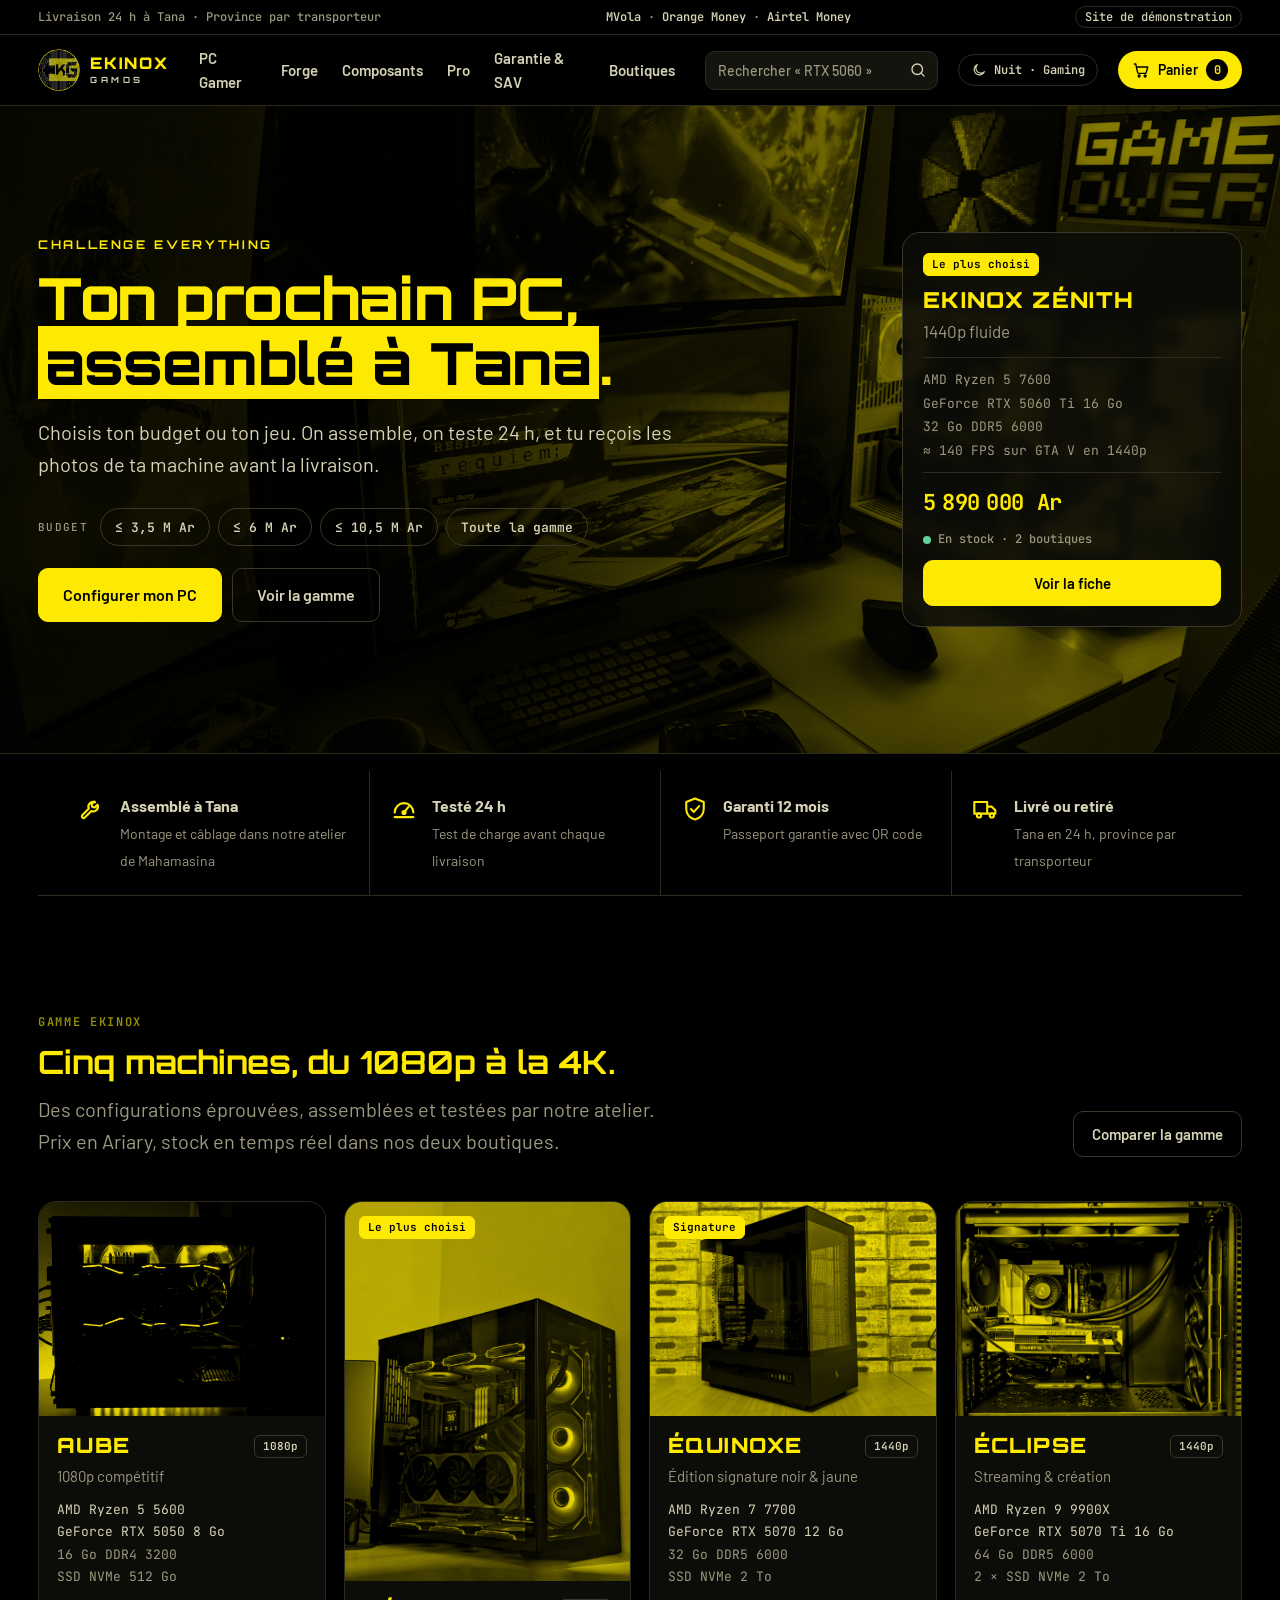
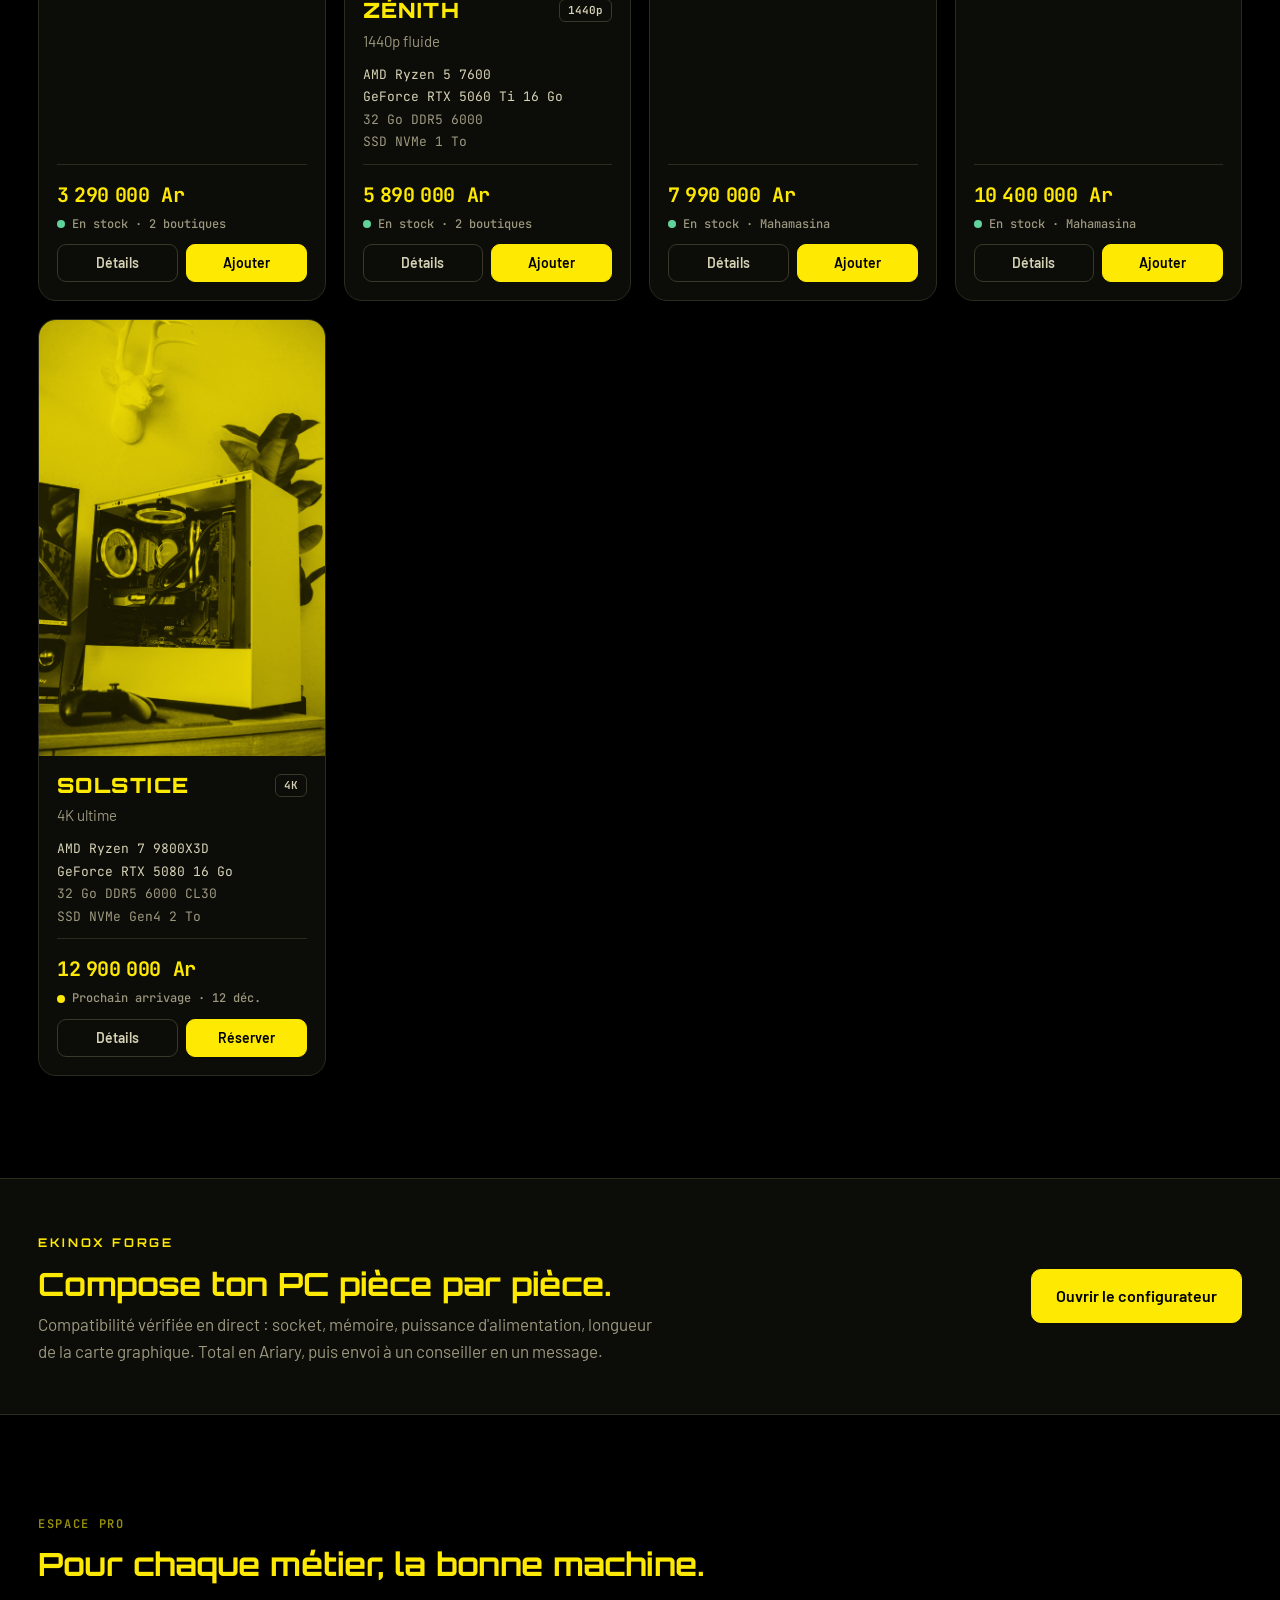
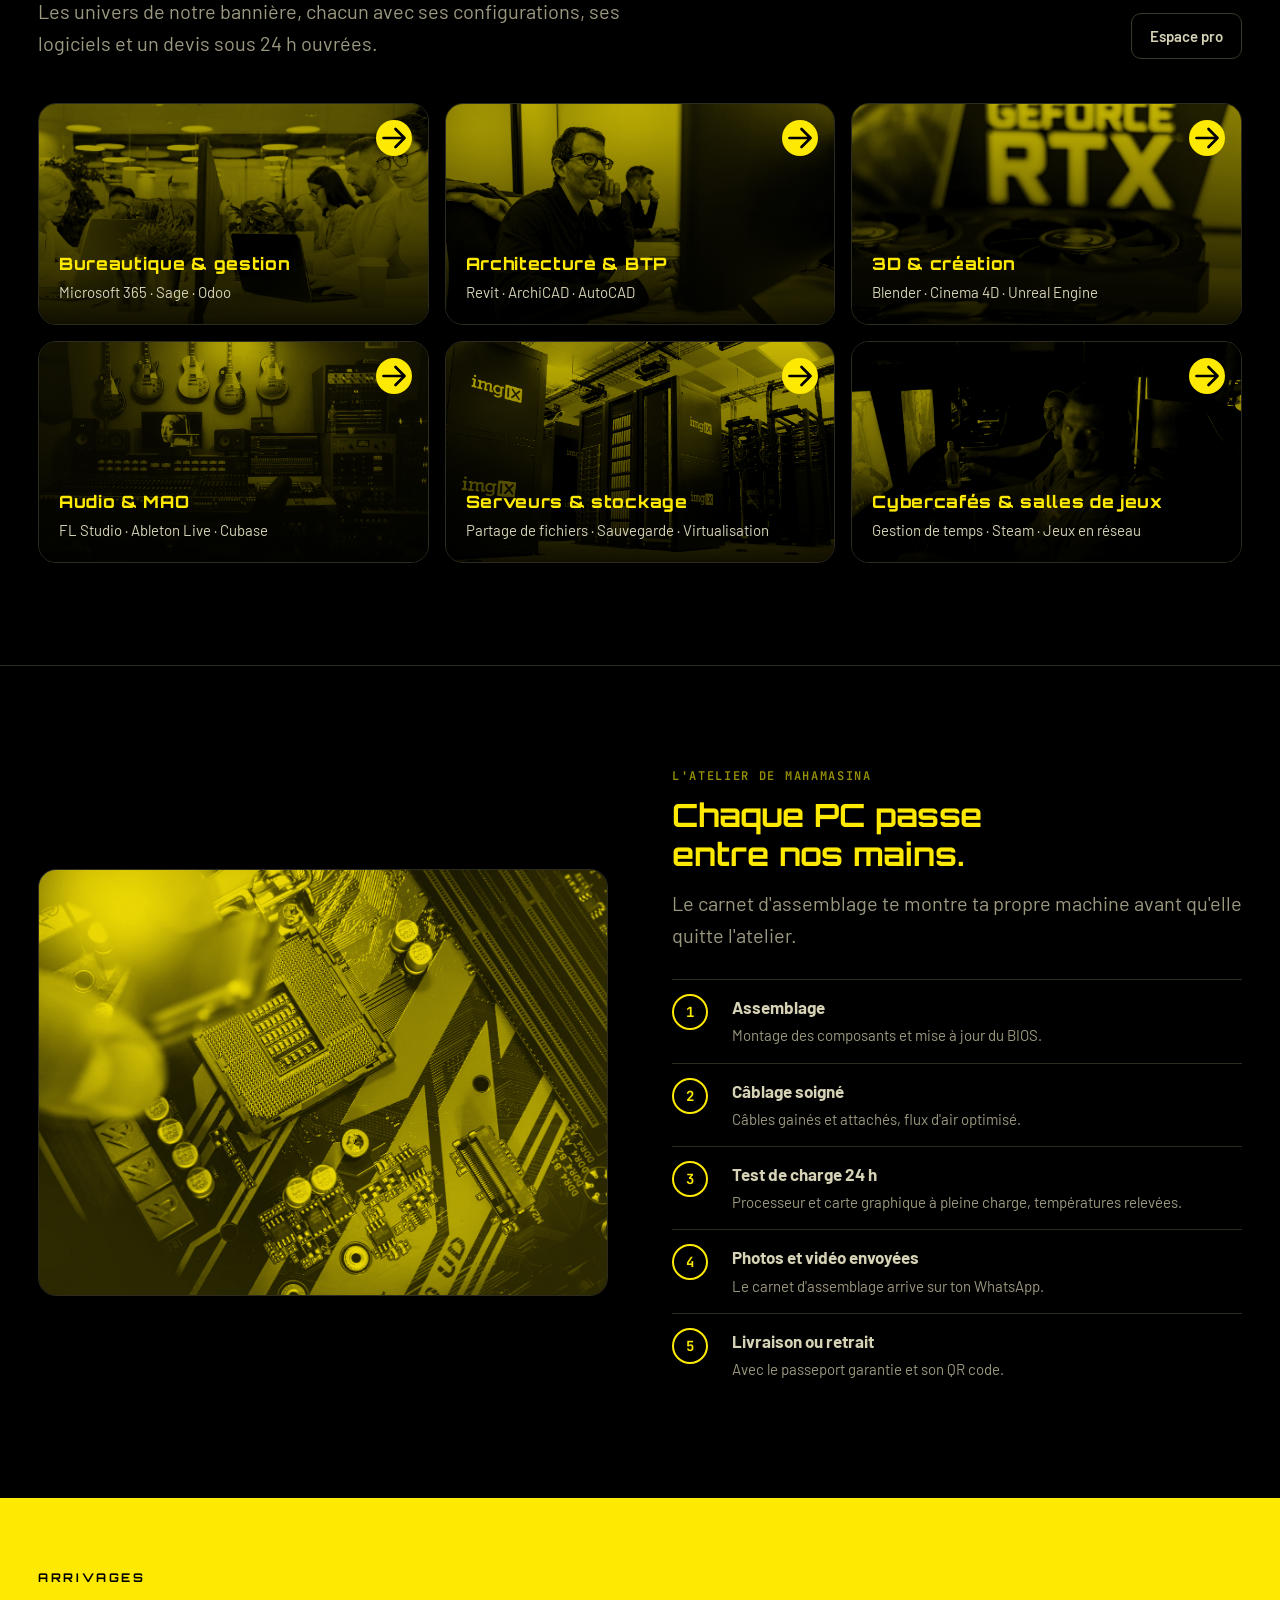
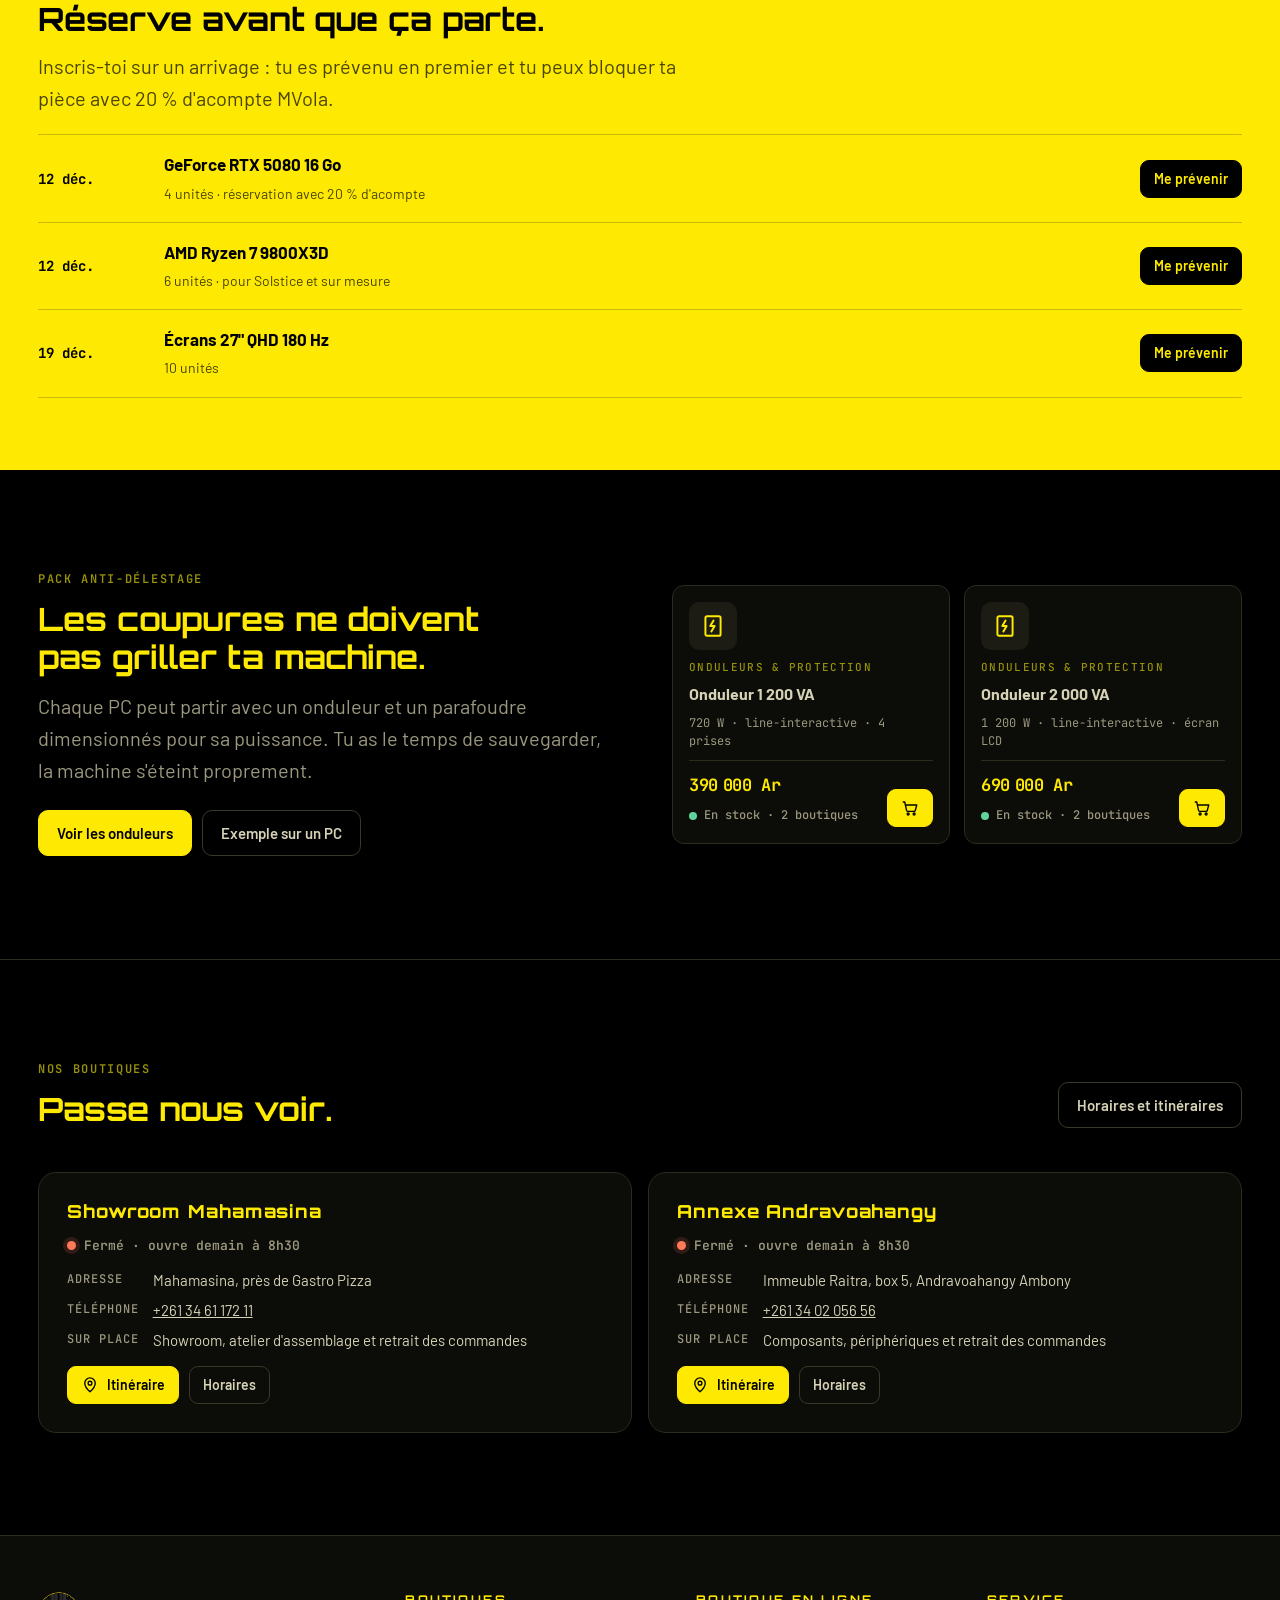
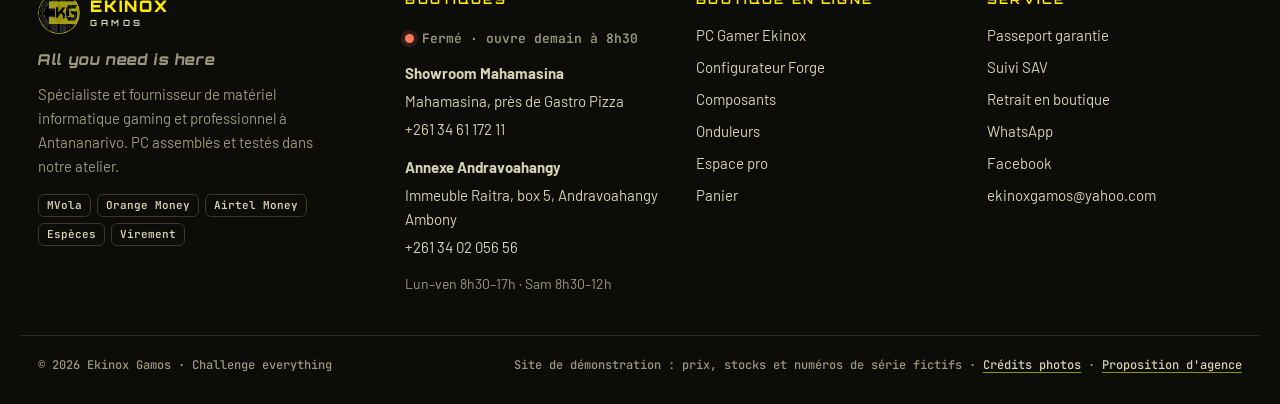
==== index.html @ e49ce16f "Site de démonstration Ekinox Gamos Site statique (HTML/CSS/JS) dans la charte noir, jaune et olive :" ====
<!doctype html>
<html lang="fr">
<head>
<meta charset="utf-8">
<meta name="viewport" content="width=device-width, initial-scale=1, viewport-fit=cover">
<title>Ekinox Gamos · PC gamer et matériel pro à Antananarivo</title>
<meta name="description" content="PC gamer assemblés et testés à Tana, composants, postes professionnels. Paiement MVola, Orange Money, Airtel Money. Showroom à Mahamasina.">
<meta name="theme-color" content="#000000">
<link rel="icon" href="assets/img/logo-ekg.png">
<link rel="preconnect" href="https://fonts.googleapis.com">
<link rel="preconnect" href="https://fonts.gstatic.com" crossorigin>
<link rel="stylesheet" href="https://fonts.googleapis.com/css2?family=Barlow:wght@400;500;600;700&family=JetBrains+Mono:wght@400;500;600;700&family=Orbitron:wght@500;700;800;900&display=swap">
<link rel="stylesheet" href="assets/css/site.css">
<script>(function(){var d=document.documentElement,m=null,f=d.getAttribute("data-force");try{m=localStorage.getItem("ekg-mode")}catch(e){}if(f){m=f}else if(m!=="jour"&&m!=="nuit"){var h=(new Date().getUTCHours()+3)%24;m=(h>=6&&h<18)?"jour":"nuit"}d.setAttribute("data-mode",m)})();</script>
</head>
<body data-nav="">
<a class="skip" href="#main">Aller au contenu</a>
<header id="site-header"></header>

<main id="main">
  <!-- Héros -->
  <section class="hero">
    <div class="hero-media duo"><img src="assets/img/photos/hero-setup.jpg" alt="" fetchpriority="high"></div>
    <div class="wrap hero-in">
      <div class="hero-copy">
        <p class="kicker" data-show-mode="nuit">Challenge everything</p>
        <p class="kicker" data-show-mode="jour">All you need is here</p>
        <h1 data-show-mode="nuit">Ton prochain PC, <span class="hl">assemblé à Tana</span>.</h1>
        <h1 data-show-mode="jour">Équipez vos équipes, <span class="hl">sans surprise</span>.</h1>
        <p class="lead" data-show-mode="nuit">Choisis ton budget ou ton jeu. On assemble, on teste 24 h, et tu reçois les photos de ta machine avant la livraison.</p>
        <p class="lead" data-show-mode="jour">Bureautique, architecture, 3D, audio, serveurs : des postes configurés pour votre métier, installés à Tana et garantis 12 mois.</p>
        <div class="chips" data-show-mode="nuit">
          <span class="chip-label">Budget</span>
          <a class="chip" href="gamme.html?budget=3500000">≤ 3,5 M Ar</a>
          <a class="chip" href="gamme.html?budget=6000000">≤ 6 M Ar</a>
          <a class="chip" href="gamme.html?budget=10500000">≤ 10,5 M Ar</a>
          <a class="chip" href="gamme.html">Toute la gamme</a>
        </div>
        <div class="chips" data-show-mode="jour">
          <span class="chip-label">Univers</span>
          <a class="chip" href="pro.html#bureautique">Bureautique</a>
          <a class="chip" href="pro.html#archi">Archi &amp; BTP</a>
          <a class="chip" href="pro.html#creation3d">3D</a>
          <a class="chip" href="pro.html#audio">Audio</a>
          <a class="chip" href="pro.html#serveurs">Serveurs</a>
        </div>
        <div class="btn-row" data-show-mode="nuit">
          <a class="btn btn-primary btn-lg" href="configurateur.html">Configurer mon PC</a>
          <a class="btn btn-lg" href="gamme.html">Voir la gamme</a>
        </div>
        <div class="btn-row" data-show-mode="jour">
          <a class="btn btn-primary btn-lg" href="pro.html#devis">Demander un devis</a>
          <a class="btn btn-lg" href="pro.html">Espace pro</a>
        </div>
      </div>
      <aside class="hero-card" id="hero-card" aria-label="PC à la une"></aside>
    </div>
  </section>

  <!-- Confiance -->
  <div class="wrap">
    <ul class="trust">
      <li><span data-icon="wrench"></span><div><b>Assemblé à Tana</b><span>Montage et câblage dans notre atelier de Mahamasina</span></div></li>
      <li><span data-icon="gauge"></span><div><b>Testé 24 h</b><span>Test de charge avant chaque livraison</span></div></li>
      <li><span data-icon="shield"></span><div><b>Garanti 12 mois</b><span>Passeport garantie avec QR code</span></div></li>
      <li><span data-icon="truck"></span><div><b>Livré ou retiré</b><span>Tana en 24 h, province par transporteur</span></div></li>
    </ul>
  </div>

  <!-- Gamme -->
  <section class="section">
    <div class="wrap">
      <div class="section-head">
        <div>
          <p class="eyebrow">Gamme Ekinox</p>
          <h2>Cinq machines, du 1080p à la 4K.</h2>
          <p class="lead">Des configurations éprouvées, assemblées et testées par notre atelier. Prix en Ariary, stock en temps réel dans nos deux boutiques.</p>
        </div>
        <a class="btn" href="gamme.html">Comparer la gamme</a>
      </div>
      <div class="pc-grid" id="home-pcs"></div>
    </div>
  </section>

  <!-- Forge -->
  <section class="band-mode">
    <div class="wrap promo">
      <div>
        <p class="kicker">Ekinox Forge</p>
        <h2>Compose ton PC pièce par pièce.</h2>
        <p class="muted">Compatibilité vérifiée en direct : socket, mémoire, puissance d'alimentation, longueur de la carte graphique. Total en Ariary, puis envoi à un conseiller en un message.</p>
      </div>
      <a class="btn btn-primary btn-lg" href="configurateur.html">Ouvrir le configurateur</a>
    </div>
  </section>

  <!-- Univers pro -->
  <section class="section">
    <div class="wrap">
      <div class="section-head">
        <div>
          <p class="eyebrow">Espace pro</p>
          <h2>Pour chaque métier, la bonne machine.</h2>
          <p class="lead">Les univers de notre bannière, chacun avec ses configurations, ses logiciels et un devis sous 24 h ouvrées.</p>
        </div>
        <a class="btn" href="pro.html">Espace pro</a>
      </div>
      <div class="uni-grid" id="home-unis"></div>
    </div>
  </section>

  <!-- Atelier -->
  <section class="section">
    <div class="wrap split">
      <div class="split-media duo"><img src="assets/img/photos/atelier-cpu.jpg" alt="Installation d'un processeur sur une carte mère" loading="lazy"></div>
      <div>
        <p class="eyebrow">L'atelier de Mahamasina</p>
        <h2>Chaque PC passe entre nos mains.</h2>
        <p class="lead" style="margin-top:14px">Le carnet d'assemblage te montre ta propre machine avant qu'elle quitte l'atelier.</p>
        <ol class="steps">
          <li><div><b>Assemblage</b><span>Montage des composants et mise à jour du BIOS.</span></div></li>
          <li><div><b>Câblage soigné</b><span>Câbles gainés et attachés, flux d'air optimisé.</span></div></li>
          <li><div><b>Test de charge 24 h</b><span>Processeur et carte graphique à pleine charge, températures relevées.</span></div></li>
          <li><div><b>Photos et vidéo envoyées</b><span>Le carnet d'assemblage arrive sur ton WhatsApp.</span></div></li>
          <li><div><b>Livraison ou retrait</b><span>Avec le passeport garantie et son QR code.</span></div></li>
        </ol>
      </div>
    </div>
  </section>

  <!-- Arrivages -->
  <section class="band-y">
    <div class="wrap section" style="padding-block:clamp(40px,6vw,72px)">
      <div class="section-head" style="margin-bottom:20px">
        <div>
          <p class="kicker">Arrivages</p>
          <h2>Réserve avant que ça parte.</h2>
          <p class="lead">Inscris-toi sur un arrivage : tu es prévenu en premier et tu peux bloquer ta pièce avec 20 % d'acompte MVola.</p>
        </div>
      </div>
      <div class="arrivals" id="home-arrivals" style="--band-line:#C9B902;--band-title:#000;--band-muted:#4A4500"></div>
    </div>
  </section>

  <!-- Anti-délestage -->
  <section class="section">
    <div class="wrap split">
      <div>
        <p class="eyebrow">Pack anti-délestage</p>
        <h2>Les coupures ne doivent pas griller ta machine.</h2>
        <p class="lead" style="margin-top:14px">Chaque PC peut partir avec un onduleur et un parafoudre dimensionnés pour sa puissance. Tu as le temps de sauvegarder, la machine s'éteint proprement.</p>
        <div class="btn-row" style="margin-top:24px"><a class="btn btn-primary" href="catalogue.html?cat=ups">Voir les onduleurs</a><a class="btn" href="produit.html?id=zenith">Exemple sur un PC</a></div>
      </div>
      <div class="part-grid" id="home-ups"></div>
    </div>
  </section>

  <!-- Boutiques -->
  <section class="section">
    <div class="wrap">
      <div class="section-head">
        <div>
          <p class="eyebrow">Nos boutiques</p>
          <h2>Passe nous voir.</h2>
        </div>
        <a class="btn" href="boutiques.html">Horaires et itinéraires</a>
      </div>
      <div class="shop-grid" id="home-shops"></div>
    </div>
  </section>
</main>

<footer id="site-footer"></footer>
<script src="assets/js/data.js"></script>
<script src="assets/js/app.js"></script>
<script src="assets/js/home.js"></script>
</body>
</html>
---- assets/css/site.css ----
/* ==========================================================================
   Ekinox Gamos — site de démonstration
   Charte : noir #000000, jaune #FEE903, olive #969108. Pas de blanc.
   Mode Nuit (gaming) : tout en noir. Mode Jour (pro) : en-tête et bandeaux en jaune.
   ========================================================================== */

:root{
  --bg:#000000;
  --surface:#0C0C08;
  --surface-2:#14140E;
  --surface-3:#1D1C14;
  --ink:#D6D2B6;            /* gris chaud de lecture (ajout fonctionnel) */
  --muted:#9C987F;
  --line:#2C2B1E;
  --line-2:#3A3828;
  --yellow:#FEE903;         /* jaune EKG */
  --yellow-hover:#FFF04D;
  --on-yellow:#000000;
  --olive:#969108;          /* olive EKG */
  --ok:#5FD39A;
  --danger:#FF7A59;

  /* En-tête et bandeaux : varient selon le mode */
  --hd-bg:#000000; --hd-fg:#D6D2B6; --hd-muted:#9C987F; --hd-line:#2C2B1E;
  --hd-accent:#FEE903; --hd-on-accent:#000000; --hd-field:#14140E;
  --band-bg:#0C0C08; --band-fg:#D6D2B6; --band-muted:#9C987F; --band-line:#2C2B1E;
  --band-title:#FEE903; --band-accent:#FEE903; --band-on-accent:#000000;

  --radius:12px;
  --radius-lg:18px;
  --shadow:0 30px 60px -30px rgba(0,0,0,.85);
  --font-display:"Orbitron","Arial Black",system-ui,sans-serif;
  --font-body:"Barlow",system-ui,-apple-system,"Segoe UI",Roboto,sans-serif;
  --font-mono:"JetBrains Mono",ui-monospace,SFMono-Regular,Menlo,Consolas,monospace;
  color-scheme:dark;
}
html[data-mode="jour"]{
  --hd-bg:#FEE903; --hd-fg:#000000; --hd-muted:#4A4500; --hd-line:#C9B902;
  --hd-accent:#000000; --hd-on-accent:#FEE903; --hd-field:#F1DC00;
  --band-bg:#FEE903; --band-fg:#000000; --band-muted:#4A4500; --band-line:#C9B902;
  --band-title:#000000; --band-accent:#000000; --band-on-accent:#FEE903;
}
html[data-mode="nuit"] [data-show-mode="jour"],
html[data-mode="jour"] [data-show-mode="nuit"]{display:none!important}

/* ---------- Base ---------- */
*,*::before,*::after{box-sizing:border-box}
html{background:var(--bg);scroll-behavior:smooth;-webkit-text-size-adjust:100%}
body{margin:0;background:var(--bg);color:var(--ink);font-family:var(--font-body);font-size:17px;line-height:1.6;-webkit-font-smoothing:antialiased;min-height:100vh;display:flex;flex-direction:column}
main{flex:1}
img{max-width:100%;display:block}
a{color:inherit}
button{font:inherit;color:inherit}
[hidden]{display:none!important}
::selection{background:var(--yellow);color:var(--on-yellow)}
:focus-visible{outline:2px solid var(--yellow);outline-offset:3px;border-radius:6px}
.skip{position:absolute;left:-999px;top:8px;z-index:200;background:var(--yellow);color:var(--on-yellow);padding:10px 14px;border-radius:8px;font-weight:700}
.skip:focus{left:12px}
.wrap{width:100%;max-width:1240px;margin-inline:auto;padding-left:max(18px, env(safe-area-inset-left, 0px));padding-right:max(18px, env(safe-area-inset-right, 0px))}
.mono{font-family:var(--font-mono)}
.sr-only{position:absolute;width:1px;height:1px;padding:0;margin:-1px;overflow:hidden;clip:rect(0,0,0,0);white-space:nowrap;border:0}

/* ---------- Typo ---------- */
h1,h2,h3,h4{margin:0;text-wrap:balance}
h1,h2,.display{font-family:var(--font-display);color:var(--yellow)}
h1{font-weight:800;font-size:clamp(30px,5vw,58px);line-height:1.12;letter-spacing:-.005em}
h2{font-weight:700;font-size:clamp(22px,2.8vw,32px);line-height:1.2}
h3{font-family:var(--font-body);font-weight:700;font-size:20px;line-height:1.3;color:var(--ink)}
h4{font-family:var(--font-body);font-weight:700;font-size:17px;color:var(--ink)}
p{margin:0}
.kicker{font:700 12px/1.3 var(--font-display);letter-spacing:.22em;text-transform:uppercase;color:var(--yellow);margin:0 0 14px}
.eyebrow{font:600 12px/1.3 var(--font-mono);letter-spacing:.14em;text-transform:uppercase;color:var(--olive);margin:0 0 12px}
.lead{font-size:clamp(17px,1.6vw,20px);color:var(--muted);max-width:58ch}
.muted{color:var(--muted)}
.hl{background:var(--yellow);color:var(--on-yellow);padding:0 .12em;-webkit-box-decoration-break:clone;box-decoration-break:clone}
.price{font-family:var(--font-mono);font-weight:700;font-variant-numeric:tabular-nums;white-space:nowrap;color:var(--yellow);letter-spacing:-.02em}
.price small{font-size:.65em;font-weight:500;color:var(--muted);letter-spacing:0}

/* ---------- Sections ---------- */
.section{padding-block:clamp(56px,8vw,104px)}
.section + .section{border-top:1px solid var(--line)}
.section-head{display:flex;flex-wrap:wrap;align-items:flex-end;justify-content:space-between;gap:16px 32px;margin-bottom:clamp(28px,4vw,44px)}
.section-head .lead{margin-top:12px}
.page-head{padding-block:clamp(36px,5vw,64px) clamp(24px,3vw,36px);border-bottom:1px solid var(--line)}
.page-head .lead{margin-top:14px}
.crumbs{font:500 12px var(--font-mono);color:var(--muted);margin-bottom:16px;display:flex;flex-wrap:wrap;gap:6px}
.crumbs a{text-decoration:none}
.crumbs a:hover{color:var(--yellow)}

/* Bandeaux qui suivent le mode (noir la nuit, jaune le jour) */
.band-mode{background:var(--band-bg);color:var(--band-fg);border-block:1px solid var(--band-line)}
.band-mode h2{color:var(--band-title)}
.band-mode .lead,.band-mode .muted{color:var(--band-muted)}
.band-mode .kicker{color:var(--band-title)}
.band-mode .btn-primary{background:var(--band-accent);border-color:var(--band-accent);color:var(--band-on-accent)}
.band-mode .btn-ghost{border-color:var(--band-fg);color:var(--band-fg)}
/* Bandeau toujours jaune, comme le bandeau de la bannière */
.band-y{background:var(--yellow);color:var(--on-yellow)}
.band-y h2,.band-y h3,.band-y .kicker{color:var(--on-yellow)}
.band-y .muted,.band-y .lead{color:#4A4500}

/* ---------- Piste de circuit ---------- */
.trace{position:relative;height:2px;background:var(--line)}
.trace::before{content:"";position:absolute;left:0;top:0;width:min(140px,30%);height:2px;background:var(--yellow)}
.trace::after{content:"";position:absolute;left:min(140px,30%);top:-5px;width:12px;height:12px;border-radius:50%;background:var(--bg);border:2px solid var(--yellow)}

/* ---------- Boutons ---------- */
.btn{display:inline-flex;align-items:center;justify-content:center;gap:8px;min-height:46px;padding:0 18px;border-radius:10px;border:1.5px solid var(--line-2);background:transparent;color:var(--ink);font:600 15px/1 var(--font-body);text-decoration:none;cursor:pointer;white-space:nowrap;transition:background-color .2s,border-color .2s,color .2s,transform .1s}
.btn:hover{border-color:var(--yellow);color:var(--yellow)}
.btn:active{transform:translateY(1px)}
.btn svg{width:18px;height:18px;flex:none}
.btn-primary{background:var(--yellow);border-color:var(--yellow);color:var(--on-yellow)}
.btn-primary:hover{background:var(--yellow-hover);border-color:var(--yellow-hover);color:var(--on-yellow)}
.btn-dark{background:#000;border-color:#000;color:var(--yellow)}
.btn-dark:hover{color:var(--yellow-hover);border-color:#000}
.btn-ghost{background:transparent}
.btn-sm{min-height:38px;padding:0 13px;font-size:14px;border-radius:9px}
.btn-lg{min-height:54px;padding:0 24px;font-size:16px}
.btn-block{width:100%}
.btn[disabled],.btn[aria-disabled="true"]{opacity:.45;cursor:not-allowed;pointer-events:none}
.btn-row{display:flex;flex-wrap:wrap;gap:10px}

/* ---------- Chips, tags, stock ---------- */
.chips{display:flex;flex-wrap:wrap;gap:8px;align-items:center}
.chip{display:inline-flex;align-items:center;gap:6px;min-height:38px;padding:0 14px;border-radius:999px;border:1.5px solid var(--line-2);font:600 13px/1 var(--font-mono);text-decoration:none;color:var(--ink);background:transparent;cursor:pointer;white-space:nowrap}
.chip:hover{border-color:var(--yellow);color:var(--yellow)}
.chip.is-on,.chip[aria-pressed="true"]{background:var(--yellow);border-color:var(--yellow);color:var(--on-yellow)}
.chip-label{font:500 11px var(--font-mono);color:var(--muted);text-transform:uppercase;letter-spacing:.12em;margin-right:4px}
.tag{display:inline-flex;align-items:center;font:600 11px/1 var(--font-mono);padding:5px 8px;border-radius:6px;border:1px solid var(--line-2);white-space:nowrap;color:var(--ink)}
.tag-y{background:var(--yellow);border-color:var(--yellow);color:var(--on-yellow)}
.tag-olive{border-color:var(--olive);color:var(--olive)}
.stock{display:inline-flex;align-items:center;gap:7px;font:500 12px/1.3 var(--font-mono);color:var(--muted)}
.stock::before{content:"";width:8px;height:8px;border-radius:50%;background:var(--ok);flex:none}
.stock.wait::before{background:var(--yellow)}
.stock.out::before{background:var(--line-2)}

/* ---------- Photos en bichromie noir / jaune ---------- */
.duo{position:relative;overflow:hidden;background:#000;isolation:isolate}
.duo img{width:100%;height:100%;object-fit:cover;filter:grayscale(1) contrast(1.12) brightness(.92)}
.duo::after{content:"";position:absolute;inset:0;background:var(--yellow);mix-blend-mode:multiply;pointer-events:none;z-index:1}

/* ---------- En-tête ---------- */
.topbar{background:var(--hd-bg);color:var(--hd-muted);border-bottom:1px solid var(--hd-line);font:500 12px/1.4 var(--font-mono);transition:background-color .35s,color .35s}
.topbar-in{display:flex;align-items:center;justify-content:space-between;gap:12px;min-height:34px}
.topbar b{color:var(--hd-fg);font-weight:600}
.tb-demo{border:1px solid var(--hd-line);border-radius:999px;padding:2px 9px;color:var(--hd-fg);white-space:nowrap}
.navbar{position:sticky;top:0;z-index:60;background:var(--hd-bg);color:var(--hd-fg);border-bottom:1px solid var(--hd-line);transition:background-color .35s,color .35s}
.nav-in{display:flex;align-items:center;gap:20px;min-height:70px}
.logo{display:inline-flex;align-items:center;gap:10px;text-decoration:none;flex:none}
.logo img{width:42px;height:42px;border-radius:50%;clip-path:circle(49.3%)}
.logo-word{display:flex;flex-direction:column;line-height:1}
.logo-word b{font:900 16px/1 var(--font-display);letter-spacing:.12em;color:var(--hd-accent)}
html[data-mode="nuit"] .logo-word b{color:var(--yellow)}
.logo-word small{font:700 8.5px/1 var(--font-display);letter-spacing:.42em;color:var(--hd-fg);margin-top:5px}
.nav-links{display:flex;align-items:center;gap:4px}
.nav-links a{text-decoration:none;font-weight:600;font-size:15px;padding:8px 10px;border-radius:8px;color:var(--hd-fg)}
.nav-links a:hover{box-shadow:inset 0 -3px 0 var(--hd-accent)}
html[data-mode="nuit"] .nav-links a:hover{color:var(--yellow);box-shadow:inset 0 -3px 0 var(--yellow)}
.nav-links a[aria-current="page"]{box-shadow:inset 0 -3px 0 var(--hd-accent)}
html[data-mode="nuit"] .nav-links a[aria-current="page"]{box-shadow:inset 0 -3px 0 var(--yellow);color:var(--yellow)}
.nav-search{margin-left:auto;display:flex;align-items:center;background:var(--hd-field);border:1.5px solid var(--hd-line);border-radius:10px;min-width:0;flex:0 1 240px}
.nav-search input{flex:1;min-width:0;background:none;border:0;color:var(--hd-fg);font:500 14px var(--font-body);padding:10px 12px;outline:none}
.nav-search input::placeholder{color:var(--hd-muted)}
.nav-search button{background:none;border:0;padding:0 10px;cursor:pointer;color:var(--hd-fg);display:grid;place-items:center;align-self:stretch}
.nav-search button svg{width:18px;height:18px}
.nav-search:focus-within{border-color:var(--hd-accent)}
.mode-btn{display:inline-flex;align-items:center;gap:7px;border:1.5px solid var(--hd-line);background:transparent;color:var(--hd-fg);border-radius:999px;padding:7px 12px;font:600 12px/1 var(--font-mono);cursor:pointer;flex:none}
.mode-btn svg{width:16px;height:16px}
.mode-btn:hover{border-color:var(--hd-accent)}
.cart-btn{display:inline-flex;align-items:center;gap:8px;text-decoration:none;background:var(--hd-accent);color:var(--hd-on-accent);border-radius:999px;padding:8px 14px;font:600 14px/1 var(--font-body);flex:none}
html[data-mode="nuit"] .cart-btn{background:var(--yellow);color:var(--on-yellow)}
.cart-btn svg{width:18px;height:18px}
.cart-btn b{font:700 12px/1 var(--font-mono);background:var(--hd-bg);color:var(--hd-fg);border-radius:999px;min-width:22px;height:22px;display:inline-grid;place-items:center;padding:0 6px}
html[data-mode="nuit"] .cart-btn b{background:#000;color:var(--yellow)}
.cart-btn.bump{animation:bump .4s ease}
@keyframes bump{50%{transform:scale(1.08)}}
.burger{display:none;background:none;border:1.5px solid var(--hd-line);border-radius:10px;width:44px;height:44px;place-items:center;cursor:pointer;color:var(--hd-fg);flex:none}
.burger svg{width:22px;height:22px}
.drawer{background:var(--hd-bg);border-top:1px solid var(--hd-line);padding-block:12px 20px}
.drawer nav{display:grid;gap:2px}
.drawer nav a{text-decoration:none;font-weight:600;font-size:18px;padding:12px 4px;border-bottom:1px solid var(--hd-line);color:var(--hd-fg)}
.drawer .nav-search{display:flex;margin:4px 0 12px;max-width:none}
@media (max-width:1180px){.nav-links a{padding:8px 7px;font-size:14px}.nav-search{flex-basis:180px}}
@media (max-width:1040px){
  .nav-links,.nav-in>.nav-search{display:none}
  .burger{display:grid;margin-left:auto}
  .cart-btn span{display:none}
}
@media (max-width:640px){.tb-pay{display:none}.mode-btn span{display:none}.logo-word small{display:none}.nav-in{gap:10px}}
@media (max-width:420px){.logo-word{display:none}}

/* ---------- Pied de page ---------- */
.site-footer{border-top:1px solid var(--line);background:var(--surface);margin-top:auto}
.foot-grid{display:grid;grid-template-columns:1.3fr 1fr 1fr 1fr;gap:36px;padding-block:56px 40px}
.foot-grid h3{font:700 12px var(--font-display);letter-spacing:.18em;text-transform:uppercase;color:var(--yellow);margin-bottom:16px}
.foot-grid ul{list-style:none;margin:0;padding:0;display:grid;gap:8px;font-size:15px}
.foot-grid a{text-decoration:none;color:var(--ink)}
.foot-grid a:hover{color:var(--yellow)}
.foot-brand .logo{margin-bottom:16px}
.foot-brand .logo-word b{color:var(--yellow)}
.foot-brand .logo-word small{color:var(--ink)}
.foot-slogan{font:800 16px/1.3 var(--font-display);color:var(--yellow);letter-spacing:.04em;transform:skewX(-8deg);transform-origin:left;margin-bottom:12px}
.foot-brand p{color:var(--muted);font-size:15px;max-width:36ch}
.foot-pay{display:flex;flex-wrap:wrap;gap:6px;margin-top:16px}
.foot-shop{display:grid;gap:4px;font-size:15px}
.foot-shop + .foot-shop{margin-top:14px}
.foot-shop b{color:var(--ink)}
.foot-bottom{display:flex;flex-wrap:wrap;justify-content:space-between;gap:10px 24px;padding-block:20px 28px;border-top:1px solid var(--line);font:500 12px/1.6 var(--font-mono);color:var(--muted)}
.foot-bottom a{color:var(--ink);text-decoration-color:var(--olive);text-underline-offset:3px}
@media (max-width:900px){.foot-grid{grid-template-columns:1fr 1fr}}
@media (max-width:520px){.foot-grid{grid-template-columns:1fr}}

/* ---------- Héros (accueil) ---------- */
.hero{position:relative;overflow:hidden;border-bottom:1px solid var(--line);min-height:clamp(520px,72vh,720px);display:flex;align-items:stretch}
.hero-media{position:absolute;inset:0}
.hero-media::before{content:"";position:absolute;inset:0;z-index:2;background:linear-gradient(90deg,rgba(0,0,0,.94) 0%,rgba(0,0,0,.82) 38%,rgba(0,0,0,.25) 75%,rgba(0,0,0,.35) 100%)}
.hero-in{position:relative;z-index:3;display:grid;grid-template-columns:minmax(0,1.25fr) minmax(0,.75fr);gap:40px;align-items:center;padding-block:clamp(48px,7vw,88px)}
.hero-copy .lead{margin-top:20px;color:var(--ink)}
.hero-copy .chips{margin-top:28px}
.hero-copy .btn-row{margin-top:22px}
.hero-card{justify-self:end;width:100%;max-width:340px;background:rgba(12,12,8,.88);border:1px solid var(--line-2);border-radius:var(--radius-lg);padding:20px;backdrop-filter:blur(6px);display:flex;flex-direction:column;gap:12px}
.hero-card .tag-y{align-self:flex-start}
.hero-card h3{font:900 22px/1.1 var(--font-display);letter-spacing:.06em;color:var(--yellow)}
.hero-card ul{list-style:none;margin:0;padding:12px 0;border-block:1px solid var(--line);display:grid;gap:4px;font:13px/1.5 var(--font-mono);color:var(--muted)}
.hero-card .price{font-size:22px}
@media (max-width:900px){
  .hero-in{grid-template-columns:1fr}
  .hero-card{justify-self:start}
  .hero-media::before{background:linear-gradient(180deg,rgba(0,0,0,.55) 0%,rgba(0,0,0,.9) 60%,#000 100%)}
}

/* ---------- Bande de confiance ---------- */
.trust{display:grid;grid-template-columns:repeat(4,minmax(0,1fr));border-bottom:1px solid var(--line)}
.trust li{list-style:none;display:flex;gap:14px;align-items:flex-start;padding:22px 20px;border-left:1px solid var(--line)}
.trust li:first-child{border-left:0;padding-left:0}
.trust svg{width:28px;height:28px;color:var(--yellow);flex:none;margin-top:2px}
.trust b{display:block;color:var(--ink);font-size:16px}
.trust span{font-size:14px;color:var(--muted)}
.trust-wrap{padding:0}
@media (max-width:900px){.trust{grid-template-columns:1fr 1fr}.trust li:nth-child(3){border-left:0;padding-left:0}.trust li:nth-child(n+3){border-top:1px solid var(--line)}}
@media (max-width:520px){.trust{grid-template-columns:1fr}.trust li{border-left:0;padding-left:0;border-top:1px solid var(--line)}.trust li:first-child{border-top:0}}

/* ---------- Cartes PC ---------- */
.pc-grid{display:grid;grid-template-columns:repeat(auto-fill,minmax(min(100%,260px),1fr));gap:18px}
.pc-card{position:relative;display:flex;flex-direction:column;background:var(--surface);border:1px solid var(--line);border-radius:var(--radius-lg);overflow:hidden;transition:border-color .25s,transform .25s}
.pc-card::after{content:"";position:absolute;left:0;right:0;bottom:0;height:3px;background:var(--yellow);transform:scaleX(0);transform-origin:left;transition:transform .35s ease}
.pc-card:hover{border-color:var(--line-2);transform:translateY(-2px)}
.pc-card:hover::after{transform:scaleX(1)}
.pc-media{display:block;aspect-ratio:4/3}
.pc-body{display:flex;flex-direction:column;gap:12px;padding:18px;flex:1}
.pc-top{display:flex;align-items:center;justify-content:space-between;gap:8px}
.pc-name{font:900 21px/1.1 var(--font-display);letter-spacing:.07em;color:var(--yellow);text-decoration:none}
.pc-line{color:var(--muted);font-size:15px;margin-top:-6px}
.pc-specs{list-style:none;margin:0;padding:0;display:grid;gap:3px;font:13px/1.5 var(--font-mono);color:var(--muted)}
.pc-specs li:nth-child(-n+2){color:var(--ink)}
.pc-fps{font:600 13px var(--font-mono);color:var(--yellow);display:flex;align-items:center;gap:8px}
.pc-fps i{flex:1;height:6px;border-radius:3px;background:var(--surface-3);overflow:hidden;position:relative}
.pc-fps i::before{content:"";position:absolute;inset:0 auto 0 0;width:var(--w,0%);background:var(--yellow)}
.pc-foot{margin-top:auto;display:flex;flex-direction:column;gap:6px;padding-top:14px;border-top:1px solid var(--line)}
.pc-foot .price{font-size:20px}
.pc-actions{display:grid;grid-template-columns:1fr 1fr;gap:8px}
.pc-badge{position:absolute;top:14px;left:14px;z-index:3}

/* ---------- Cartes composants ---------- */
.part-grid{display:grid;grid-template-columns:repeat(auto-fill,minmax(min(100%,230px),1fr));gap:14px}
.part-card{position:relative;display:flex;flex-direction:column;gap:10px;padding:16px;background:var(--surface);border:1px solid var(--line);border-radius:var(--radius);transition:border-color .2s}
.part-card:hover{border-color:var(--line-2)}
.part-ico{width:48px;height:48px;border-radius:10px;background:var(--surface-3);display:grid;place-items:center;color:var(--yellow)}
.part-ico svg{width:26px;height:26px}
.part-cat{font:500 11px var(--font-mono);color:var(--olive);text-transform:uppercase;letter-spacing:.12em}
.part-name{font-weight:700;font-size:16px;line-height:1.3;text-decoration:none;color:var(--ink)}
.part-name:hover{color:var(--yellow)}
.part-spec{font:12px/1.5 var(--font-mono);color:var(--muted)}
.part-foot{margin-top:auto;display:flex;align-items:flex-end;justify-content:space-between;gap:10px;padding-top:10px;border-top:1px solid var(--line)}
.part-foot .price{font-size:17px}
.part-foot .stock{margin-top:4px}
.part-note{position:absolute;top:14px;right:14px}

/* ---------- Univers pro ---------- */
.uni-grid{display:grid;grid-template-columns:repeat(3,minmax(0,1fr));gap:16px}
@media (max-width:900px){.uni-grid{grid-template-columns:1fr 1fr}}
@media (max-width:560px){.uni-grid{grid-template-columns:1fr}}
.uni-card{position:relative;display:block;min-height:220px;border-radius:var(--radius-lg);overflow:hidden;text-decoration:none;border:1px solid var(--line)}
.uni-card .duo{position:absolute;inset:0}
.uni-card .duo::before{content:"";position:absolute;inset:0;z-index:2;background:linear-gradient(0deg,rgba(0,0,0,.92) 0%,rgba(0,0,0,.35) 70%,rgba(0,0,0,.15) 100%)}
.uni-body{position:relative;z-index:3;display:flex;flex-direction:column;justify-content:flex-end;gap:6px;height:100%;min-height:220px;padding:20px}
.uni-body h3{font:800 17px/1.25 var(--font-display);letter-spacing:.04em;color:var(--yellow)}
.uni-body p{font-size:15px;color:var(--ink)}
.uni-card:hover{border-color:var(--yellow)}
.uni-card .arrow{position:absolute;top:16px;right:16px;z-index:3;width:36px;height:36px;border-radius:50%;background:var(--yellow);color:var(--on-yellow);display:grid;place-items:center;transition:transform .25s}
.uni-card:hover .arrow{transform:rotate(-45deg)}

/* ---------- Processus atelier ---------- */
.split{display:grid;grid-template-columns:minmax(0,1fr) minmax(0,1fr);gap:clamp(28px,5vw,64px);align-items:center}
@media (max-width:860px){.split{grid-template-columns:1fr}}
.split-media{border-radius:var(--radius-lg);aspect-ratio:4/3;border:1px solid var(--line)}
.steps{list-style:none;margin:28px 0 0;padding:0;display:grid;gap:0;counter-reset:st}
.steps li{counter-increment:st;display:grid;grid-template-columns:44px minmax(0,1fr);gap:16px;padding:14px 0;border-top:1px solid var(--line)}
.steps li::before{content:counter(st);display:grid;place-items:center;width:36px;height:36px;border-radius:50%;border:2px solid var(--yellow);color:var(--yellow);font:700 14px var(--font-mono)}
.steps b{display:block;color:var(--ink)}
.steps span{color:var(--muted);font-size:15px}

/* ---------- Bandeau promo ---------- */
.promo{display:grid;grid-template-columns:minmax(0,1fr) auto;gap:24px;align-items:center;padding-block:clamp(32px,4vw,48px)}
.promo p{max-width:62ch;margin-top:8px}
@media (max-width:760px){.promo{grid-template-columns:1fr}}

/* ---------- Arrivages ---------- */
.arrivals{display:grid;gap:0;border-top:1px solid var(--band-line)}
.arrival{display:grid;grid-template-columns:110px minmax(0,1fr) auto;gap:16px;align-items:center;padding:16px 0;border-bottom:1px solid var(--band-line)}
.arrival time{font:700 14px var(--font-mono);color:var(--band-title)}
.arrival b{display:block}
.arrival span{font-size:14px;color:var(--band-muted)}
@media (max-width:560px){.arrival{grid-template-columns:1fr;gap:6px}}

/* ---------- Boutiques ---------- */
.shop-grid{display:grid;grid-template-columns:repeat(2,minmax(0,1fr));gap:16px}
@media (max-width:760px){.shop-grid{grid-template-columns:1fr}}
.shop-card{background:var(--surface);border:1px solid var(--line);border-radius:var(--radius-lg);padding:clamp(20px,3vw,28px);display:flex;flex-direction:column;gap:14px}
.shop-card h3{font:800 18px/1.2 var(--font-display);letter-spacing:.05em;color:var(--yellow)}
.shop-status{display:inline-flex;align-items:center;gap:8px;font:600 13px var(--font-mono)}
.shop-status::before{content:"";width:9px;height:9px;border-radius:50%;background:var(--ok);box-shadow:0 0 0 4px rgba(95,211,154,.15)}
.shop-status.closed{color:var(--muted)}
.shop-status.closed::before{background:var(--danger);box-shadow:0 0 0 4px rgba(255,122,89,.15)}
.shop-meta{display:grid;grid-template-columns:auto minmax(0,1fr);gap:6px 14px;font-size:15px;margin:0}
.shop-meta dt{font:500 12px/1.9 var(--font-mono);color:var(--muted);text-transform:uppercase;letter-spacing:.08em}
.shop-meta dd{margin:0}
.hours{width:100%;border-collapse:collapse;font-size:15px}
.hours td{padding:7px 0;border-bottom:1px solid var(--line)}
.hours td:last-child{text-align:right;font-family:var(--font-mono);font-size:14px}
.hours tr.today td{color:var(--yellow);font-weight:600}

/* ---------- Formulaires ---------- */
.field{display:flex;flex-direction:column;gap:7px;min-width:0}
.field>label,.field>.label{font-weight:600;font-size:14px;color:var(--ink);display:flex;justify-content:space-between;gap:8px}
.field output{font:600 13px var(--font-mono);color:var(--yellow)}
.input,.select,.textarea{width:100%;background:var(--surface-2);border:1.5px solid var(--line-2);border-radius:10px;color:var(--ink);font:500 16px var(--font-body);padding:11px 14px;min-height:48px;transition:border-color .2s}
.textarea{min-height:120px;resize:vertical}
.select{appearance:none;background-image:url("data:image/svg+xml,%3Csvg xmlns='http://www.w3.org/2000/svg' viewBox='0 0 24 24' fill='none' stroke='%23FEE903' stroke-width='2'%3E%3Cpath d='m6 9 6 6 6-6'/%3E%3C/svg%3E");background-repeat:no-repeat;background-position:right 12px center;background-size:18px;padding-right:40px}
.input:focus,.select:focus,.textarea:focus{outline:none;border-color:var(--yellow)}
.input::placeholder,.textarea::placeholder{color:#6E6B57}
.hint{font-size:13px;color:var(--muted)}
.form-grid{display:grid;grid-template-columns:repeat(2,minmax(0,1fr));gap:16px}
.form-grid .full{grid-column:1/-1}
@media (max-width:620px){.form-grid{grid-template-columns:1fr}}
input[type="range"]{accent-color:var(--yellow);width:100%}
input[type="checkbox"],input[type="radio"]{accent-color:var(--yellow)}
.check{display:flex;gap:10px;align-items:flex-start;cursor:pointer;font-size:15px}
.check input{width:18px;height:18px;margin-top:3px;flex:none}

/* Cartes d'option (configurateur, livraison, paiement) */
.opts{display:grid;grid-template-columns:repeat(auto-fill,minmax(min(100%,250px),1fr));gap:10px}
.opt{position:relative;display:grid;grid-template-columns:auto minmax(0,1fr);gap:4px 12px;padding:14px;border:1.5px solid var(--line);border-radius:12px;background:var(--surface);cursor:pointer;transition:border-color .2s,background-color .2s}
.opt input{margin:3px 0 0;width:18px;height:18px}
.opt b{display:block;font-size:15px;line-height:1.3;color:var(--ink)}
.opt .opt-sub{grid-column:2;font:12px/1.5 var(--font-mono);color:var(--muted)}
.opt .opt-price{grid-column:2;display:flex;justify-content:space-between;align-items:center;gap:8px;margin-top:4px}
.opt .opt-price .price{font-size:15px}
.opt:hover{border-color:var(--line-2)}
.opt:has(input:checked){border-color:var(--yellow);background:var(--surface-2)}
.opt.is-off{opacity:.42;cursor:not-allowed}
.opt .why{grid-column:2;font:600 12px var(--font-mono);color:var(--danger)}

/* ---------- Tableaux ---------- */
.table-wrap{overflow-x:auto;border:1px solid var(--line);border-radius:var(--radius)}
.spec-table{width:100%;border-collapse:collapse;font-size:15px}
.spec-table th,.spec-table td{text-align:left;padding:12px 16px;border-bottom:1px solid var(--line);vertical-align:top}
.spec-table tr:last-child th,.spec-table tr:last-child td{border-bottom:0}
.spec-table th{width:34%;font:500 12px/1.8 var(--font-mono);color:var(--muted);text-transform:uppercase;letter-spacing:.06em;background:var(--surface)}
.spec-table td{font-family:var(--font-mono);font-size:14px}

/* ---------- Barres FPS ---------- */
.fps{display:grid;gap:12px}
.fps-row{display:grid;grid-template-columns:minmax(0,150px) minmax(0,1fr) 68px;gap:14px;align-items:center;font-size:15px}
.fps-row b{font:700 14px var(--font-mono);color:var(--yellow);text-align:right;font-variant-numeric:tabular-nums}
.fps-track{position:relative;height:12px;border-radius:6px;background:var(--surface-3)}
.fps-track > i{position:absolute;inset:0 auto 0 0;border-radius:6px;background:var(--yellow);width:var(--w)}
.fps-scale{display:grid;grid-template-columns:minmax(0,150px) minmax(0,1fr) 68px;gap:14px;font:500 11px var(--font-mono);color:var(--muted)}
.fps-scale span{position:relative;height:16px}
.fps-scale em{position:absolute;top:0;transform:translateX(-50%);font-style:normal;white-space:nowrap}
.fps-marks{position:absolute;inset:-6px 0;pointer-events:none}
.fps-marks i{position:absolute;top:0;bottom:0;width:1px;background:var(--olive);opacity:.7}
@media (max-width:520px){.fps-row,.fps-scale{grid-template-columns:minmax(0,96px) minmax(0,1fr) 56px;gap:10px;font-size:14px}}

/* ---------- Fiche produit ---------- */
.product{display:grid;grid-template-columns:minmax(0,1.1fr) minmax(0,.9fr);gap:clamp(24px,4vw,56px);align-items:start;padding-block:clamp(28px,4vw,48px)}
@media (max-width:900px){.product{grid-template-columns:1fr}}
.product-media{border-radius:var(--radius-lg);aspect-ratio:4/3;border:1px solid var(--line)}
.product-media.icon{display:grid;place-items:center;background:var(--surface)}
.product-media.icon::after{display:none}
.product-media.icon svg{width:30%;height:auto;color:var(--yellow)}
.photo-note{font:500 12px var(--font-mono);color:var(--muted);margin-top:10px}
.buybox{display:flex;flex-direction:column;gap:16px;position:sticky;top:96px}
@media (max-width:900px){.buybox{position:static}}
.buybox h1{font-size:clamp(28px,4vw,44px)}
.buybox .tagline{font-size:18px;color:var(--muted);margin-top:-6px}
.buybox .price{font-size:30px}
.stock-list{list-style:none;margin:0;padding:12px 14px;border:1px solid var(--line);border-radius:12px;display:grid;gap:8px;background:var(--surface)}
.stock-list li{display:flex;justify-content:space-between;gap:12px;font-size:15px}
.qty{display:inline-flex;align-items:center;border:1.5px solid var(--line-2);border-radius:10px;overflow:hidden}
.qty button{width:42px;height:46px;background:none;border:0;cursor:pointer;font-size:18px;color:var(--ink)}
.qty button:hover{color:var(--yellow)}
.qty input{width:44px;text-align:center;background:none;border:0;color:var(--ink);font:600 16px var(--font-mono);-moz-appearance:textfield}
.qty input::-webkit-outer-spin-button,.qty input::-webkit-inner-spin-button{-webkit-appearance:none}
.addon{display:grid;grid-template-columns:auto minmax(0,1fr) auto;gap:4px 12px;align-items:start;padding:14px;border:1.5px dashed var(--olive);border-radius:12px;cursor:pointer}
.addon:has(input:checked){border-style:solid;border-color:var(--yellow);background:var(--surface-2)}
.addon input{width:18px;height:18px;margin-top:3px}
.addon b{display:block}
.addon span{font-size:14px;color:var(--muted)}
.addon .price{font-size:15px}
.perks{list-style:none;margin:0;padding:0;display:grid;gap:10px}
.perks li{display:grid;grid-template-columns:24px minmax(0,1fr);gap:10px;font-size:15px}
.perks svg{width:22px;height:22px;color:var(--yellow)}
.perks b{color:var(--ink)}
.sticky-buy{display:none}
@media (max-width:900px){
  .sticky-buy{display:flex;position:fixed;left:0;right:0;bottom:0;z-index:55;gap:10px;align-items:center;justify-content:space-between;background:rgba(0,0,0,.94);border-top:1px solid var(--line-2);padding:10px max(14px, env(safe-area-inset-right, 0px)) calc(10px + env(safe-area-inset-bottom, 0px)) max(14px, env(safe-area-inset-left, 0px));backdrop-filter:blur(8px)}
  .sticky-buy .price{font-size:18px}
  body.has-sticky{padding-bottom:84px}
}
.tabs-block{display:grid;gap:clamp(36px,5vw,56px);padding-bottom:clamp(48px,6vw,80px)}

/* ---------- Catalogue ---------- */
.cat-layout{display:grid;grid-template-columns:250px minmax(0,1fr);gap:32px;padding-block:32px 72px;align-items:start}
@media (max-width:900px){.cat-layout{grid-template-columns:1fr}}
.cat-side{position:sticky;top:92px;display:flex;flex-direction:column;gap:22px}
@media (max-width:900px){.cat-side{position:static}}
.cat-list{list-style:none;margin:0;padding:0;display:grid;gap:2px}
.cat-list button{width:100%;display:flex;align-items:center;justify-content:space-between;gap:8px;background:none;border:0;border-radius:8px;padding:9px 10px;cursor:pointer;font:600 15px var(--font-body);color:var(--ink);text-align:left}
.cat-list button:hover{background:var(--surface-2);color:var(--yellow)}
.cat-list button[aria-pressed="true"]{background:var(--yellow);color:var(--on-yellow)}
.cat-list button span{font:500 12px var(--font-mono);opacity:.8}
@media (max-width:900px){
  .cat-list{display:flex;overflow-x:auto;gap:6px;padding-bottom:6px}
  .cat-list button{white-space:nowrap;border:1.5px solid var(--line-2);border-radius:999px;padding:8px 14px}
}
.cat-tools{display:flex;flex-wrap:wrap;gap:12px;align-items:center;margin-bottom:18px}
.cat-tools .search-big{flex:1 1 280px;position:relative}
.cat-tools .search-big svg{position:absolute;left:14px;top:50%;transform:translateY(-50%);width:18px;height:18px;color:var(--muted)}
.cat-tools .search-big .input{padding-left:42px}
.cat-tools .select{width:auto;min-width:200px}
.cat-banner{border-radius:var(--radius-lg);overflow:hidden;position:relative;min-height:150px;margin-bottom:20px;border:1px solid var(--line)}
.cat-banner .duo{position:absolute;inset:0}
.cat-banner .duo::before{content:"";position:absolute;inset:0;z-index:2;background:linear-gradient(90deg,rgba(0,0,0,.92) 0%,rgba(0,0,0,.5) 60%,rgba(0,0,0,.2) 100%)}
.cat-banner-in{position:relative;z-index:3;padding:24px;display:flex;flex-direction:column;justify-content:center;min-height:150px;gap:6px}
.cat-banner h2{font-size:clamp(20px,2.4vw,28px)}
.empty{border:1.5px dashed var(--line-2);border-radius:var(--radius-lg);padding:40px 24px;text-align:center;display:grid;gap:12px;justify-items:center;color:var(--muted)}
.empty svg{width:40px;height:40px;color:var(--olive)}
.empty b{color:var(--ink);font-size:18px}

/* ---------- Filtres de la gamme ---------- */
.filters{display:grid;grid-template-columns:minmax(0,1.4fr) repeat(3,minmax(0,1fr));gap:16px;align-items:end;padding:20px;background:var(--surface);border:1px solid var(--line);border-radius:var(--radius-lg)}
@media (max-width:900px){.filters{grid-template-columns:1fr 1fr}}
@media (max-width:520px){.filters{grid-template-columns:1fr}}

/* ---------- Configurateur ---------- */
.forge-start{display:grid;grid-template-columns:minmax(0,1.2fr) minmax(0,1fr) minmax(0,1fr) auto;gap:16px;align-items:end;padding:20px;background:var(--surface);border:1px solid var(--line);border-radius:var(--radius-lg)}
@media (max-width:900px){.forge-start{grid-template-columns:1fr 1fr}}
@media (max-width:560px){.forge-start{grid-template-columns:1fr}}
.forge{display:grid;grid-template-columns:minmax(0,1fr) 360px;gap:32px;align-items:start;padding-block:28px 80px}
@media (max-width:1000px){.forge{grid-template-columns:1fr}}
.forge-steps{display:grid;gap:36px}
.forge-step h2{display:flex;align-items:center;gap:12px;font-size:clamp(18px,2vw,22px);margin-bottom:14px}
.forge-step h2 .n{display:inline-grid;place-items:center;width:34px;height:34px;border-radius:50%;border:2px solid var(--yellow);font:700 14px var(--font-mono);color:var(--yellow);flex:none}
.forge-step.done h2 .n{background:var(--yellow);color:var(--on-yellow)}
.forge-step .step-note{font-size:14px;color:var(--muted);margin:-6px 0 14px}
.summary{position:sticky;top:92px;background:var(--surface);border:1px solid var(--line-2);border-radius:var(--radius-lg);padding:20px;display:flex;flex-direction:column;gap:14px}
@media (max-width:1000px){.summary{position:static}}
.summary h2{font-size:18px}
.sum-list{list-style:none;margin:0;padding:0;display:grid;gap:0}
.sum-list li{display:grid;grid-template-columns:minmax(0,1fr) auto;gap:2px 10px;padding:9px 0;border-bottom:1px solid var(--line);font-size:14px}
.sum-list li small{grid-column:1;font:500 11px var(--font-mono);color:var(--muted);text-transform:uppercase;letter-spacing:.08em}
.sum-list li span{grid-column:1;color:var(--ink)}
.sum-list li .price{grid-column:2;grid-row:1 / span 2;align-self:center;font-size:13px}
.sum-list li.empty-pick span{color:var(--muted);font-style:italic}
.sum-total{display:flex;justify-content:space-between;align-items:baseline;gap:10px}
.sum-total .price{font-size:26px}
.meter{display:grid;gap:6px;font-size:14px}
.meter-bar{height:10px;border-radius:5px;background:var(--surface-3);overflow:hidden}
.meter-bar i{display:block;height:100%;background:var(--yellow);width:var(--w,0%);transition:width .3s}
.meter-bar.bad i{background:var(--danger)}
.issues{list-style:none;margin:0;padding:0;display:grid;gap:8px}
.issues li{display:grid;grid-template-columns:20px minmax(0,1fr);gap:8px;font-size:14px;line-height:1.45}
.issues li::before{content:"!";display:grid;place-items:center;width:20px;height:20px;border-radius:50%;background:var(--danger);color:#000;font:700 12px var(--font-mono)}
.issues li.ok::before{content:"✓";background:var(--ok)}

/* ---------- Panier ---------- */
.cart-layout{display:grid;grid-template-columns:minmax(0,1fr) 400px;gap:32px;align-items:start;padding-block:32px 80px}
@media (max-width:1000px){.cart-layout{grid-template-columns:1fr}}
.cart-lines{display:grid;gap:12px}
.cart-line{display:grid;grid-template-columns:96px minmax(0,1fr) auto;gap:16px;align-items:start;padding:14px;background:var(--surface);border:1px solid var(--line);border-radius:var(--radius)}
.cart-thumb{width:96px;aspect-ratio:1;border-radius:10px}
.cart-thumb.icon{display:grid;place-items:center;background:var(--surface-3);color:var(--yellow)}
.cart-thumb.icon::after{display:none}
.cart-thumb.icon svg{width:40px;height:40px}
.cart-info{display:grid;gap:6px;min-width:0}
.cart-info a{font-weight:700;text-decoration:none;color:var(--ink)}
.cart-info a:hover{color:var(--yellow)}
.cart-info ul{list-style:none;margin:0;padding:0;font:12px/1.6 var(--font-mono);color:var(--muted)}
.cart-side{display:grid;gap:12px;justify-items:end}
.cart-side .price{font-size:17px}
.link-btn{background:none;border:0;padding:0;font:500 13px var(--font-mono);color:var(--muted);cursor:pointer;text-decoration:underline;text-underline-offset:3px}
.link-btn:hover{color:var(--danger)}
@media (max-width:620px){.cart-line{grid-template-columns:64px minmax(0,1fr)}.cart-thumb{width:64px}.cart-side{grid-column:1/-1;grid-auto-flow:column;justify-content:space-between;align-items:center}}
.checkout{position:sticky;top:92px;display:flex;flex-direction:column;gap:18px;background:var(--surface);border:1px solid var(--line-2);border-radius:var(--radius-lg);padding:20px}
@media (max-width:1000px){.checkout{position:static}}
.checkout h2{font-size:18px}
.checkout fieldset{border:0;margin:0;padding:0;display:grid;gap:8px}
.checkout legend{font-weight:700;font-size:15px;margin-bottom:8px;color:var(--ink)}
.checkout .opts{grid-template-columns:1fr}
.totals{display:grid;gap:6px;font-size:15px;padding-top:14px;border-top:1px solid var(--line)}
.totals div{display:flex;justify-content:space-between;gap:12px}
.totals .grand{font-size:17px;font-weight:700;color:var(--ink);padding-top:8px;border-top:1px solid var(--line);margin-top:4px}
.totals .grand .price{font-size:24px}
.upsell{display:grid;grid-template-columns:auto minmax(0,1fr) auto;gap:14px;align-items:center;padding:16px;border-radius:var(--radius);margin-top:4px}
.upsell svg{width:30px;height:30px}

/* ---------- Pro ---------- */
.pro-hero{padding-block:clamp(48px,7vw,88px)}
.pro-hero-in{display:grid;grid-template-columns:minmax(0,1.2fr) minmax(0,.8fr);gap:40px;align-items:center}
@media (max-width:900px){.pro-hero-in{grid-template-columns:1fr}}
.pro-hero h1{color:var(--band-title)}
.pro-perks{display:grid;grid-template-columns:1fr 1fr;gap:12px}
.pro-perks div{border:1.5px solid var(--band-line);border-radius:12px;padding:14px;display:grid;gap:2px}
.pro-perks b{font-size:16px}
.pro-perks span{font-size:14px;color:var(--band-muted)}
.uni-section{display:grid;grid-template-columns:minmax(0,.9fr) minmax(0,1.1fr);gap:clamp(24px,4vw,56px);align-items:center;padding-block:clamp(40px,6vw,72px);border-top:1px solid var(--line);scroll-margin-top:90px}
.uni-section:nth-of-type(even) .uni-photo{order:2}
@media (max-width:860px){.uni-section{grid-template-columns:1fr}.uni-section:nth-of-type(even) .uni-photo{order:0}}
.uni-photo{border-radius:var(--radius-lg);aspect-ratio:3/2;border:1px solid var(--line)}
.uni-text{display:flex;flex-direction:column;gap:14px}
.uni-text .soft{display:flex;flex-wrap:wrap;gap:6px}
.uni-config{background:var(--surface);border:1px solid var(--line);border-radius:var(--radius);padding:16px;display:grid;gap:10px}
.uni-config ul{list-style:none;margin:0;padding:0;font:13px/1.6 var(--font-mono);color:var(--muted)}
.uni-config .row{display:flex;justify-content:space-between;align-items:center;gap:12px;flex-wrap:wrap}
.toggle{display:inline-flex;border:1.5px solid var(--line-2);border-radius:999px;padding:3px}
.toggle button{border:0;background:none;padding:7px 14px;border-radius:999px;font:600 13px var(--font-mono);cursor:pointer;color:var(--muted)}
.toggle button[aria-pressed="true"]{background:var(--yellow);color:var(--on-yellow)}

/* ---------- Garantie ---------- */
.lookup{display:flex;flex-wrap:wrap;gap:10px;align-items:stretch}
.lookup .input{flex:1 1 260px;font-family:var(--font-mono);text-transform:uppercase;letter-spacing:.04em}
.passport{display:grid;grid-template-columns:minmax(0,1fr) 220px;gap:24px;background:var(--surface);border:1px solid var(--line-2);border-radius:var(--radius-lg);padding:clamp(20px,3vw,28px);margin-top:24px}
@media (max-width:760px){.passport{grid-template-columns:1fr}}
.passport-head{display:flex;flex-wrap:wrap;gap:10px;align-items:center;justify-content:space-between}
.passport h2{font-size:clamp(20px,2.4vw,26px)}
.qr-box{background:var(--yellow);border-radius:14px;padding:14px;display:grid;justify-items:center;gap:8px;align-self:start}
.qr-box canvas,.qr-box img{width:100%!important;height:auto!important;max-width:190px;image-rendering:pixelated}
.qr-box small{font:600 11px var(--font-mono);color:#000;text-align:center}
.warranty-bar{height:12px;border-radius:6px;background:var(--surface-3);overflow:hidden}
.warranty-bar i{display:block;height:100%;background:var(--yellow);width:var(--w)}
.warranty-bar.expired i{background:var(--danger)}
.timeline{list-style:none;margin:0;padding:0;display:grid;gap:0}
.timeline li{display:grid;grid-template-columns:28px minmax(0,1fr);gap:12px;padding-bottom:18px;position:relative}
.timeline li::before{content:"";width:16px;height:16px;border-radius:50%;border:2px solid var(--line-2);background:var(--bg);margin-top:4px;z-index:1}
.timeline li::after{content:"";position:absolute;left:8px;top:22px;bottom:0;width:2px;background:var(--line-2)}
.timeline li:last-child::after{display:none}
.timeline li.done::before{background:var(--yellow);border-color:var(--yellow)}
.timeline li.done::after{background:var(--yellow)}
.timeline li.current::before{border-color:var(--yellow);box-shadow:0 0 0 4px rgba(254,233,3,.18)}
.timeline b{display:block;color:var(--ink)}
.timeline span{font-size:14px;color:var(--muted)}
.cards-2{display:grid;grid-template-columns:repeat(2,minmax(0,1fr));gap:16px}
@media (max-width:860px){.cards-2{grid-template-columns:1fr}}
.panel{background:var(--surface);border:1px solid var(--line);border-radius:var(--radius-lg);padding:clamp(20px,3vw,28px);display:flex;flex-direction:column;gap:16px}
.panel h2{font-size:clamp(18px,2vw,22px)}
.demo-hint{font:500 13px var(--font-mono);color:var(--muted)}
.demo-hint button{font:600 13px var(--font-mono);background:none;border:0;border-bottom:1px dashed var(--olive);color:var(--yellow);cursor:pointer;padding:0}

/* ---------- Toast & modale ---------- */
.toasts{position:fixed;left:50%;bottom:calc(20px + env(safe-area-inset-bottom, 0px));transform:translateX(-50%);z-index:100;display:grid;gap:8px;width:min(440px,calc(100% - 28px))}
body.has-sticky .toasts{bottom:calc(96px + env(safe-area-inset-bottom, 0px))}
.toast{display:flex;align-items:center;justify-content:space-between;gap:14px;background:var(--yellow);color:var(--on-yellow);border-radius:12px;padding:12px 14px 12px 16px;font-weight:600;box-shadow:var(--shadow);animation:toast-in .3s ease}
.toast a{color:var(--on-yellow);font:700 13px var(--font-mono);white-space:nowrap}
@keyframes toast-in{from{opacity:0;transform:translateY(10px)}}
dialog.modal{border:1px solid var(--line-2);border-radius:var(--radius-lg);background:var(--surface);color:var(--ink);padding:0;width:min(520px,calc(100% - 28px));box-shadow:var(--shadow)}
dialog.modal::backdrop{background:rgba(0,0,0,.75)}
.modal-in{padding:clamp(20px,4vw,32px);display:grid;gap:16px}
.modal-in h2{font-size:20px}
.ref{font:700 18px var(--font-mono);color:var(--yellow);letter-spacing:.04em}
.recap{border:1px solid var(--line);border-radius:12px;padding:14px;display:grid;gap:6px;font-size:15px}
.recap div{display:flex;justify-content:space-between;gap:12px}
.recap span{color:var(--muted)}

/* ---------- Divers ---------- */
.note-demo{font:500 12px/1.6 var(--font-mono);color:var(--muted)}
.grid-2{display:grid;grid-template-columns:repeat(2,minmax(0,1fr));gap:clamp(24px,4vw,48px)}
@media (max-width:860px){.grid-2{grid-template-columns:1fr}}
.list-pads{list-style:none;margin:0;padding:0;display:grid;gap:12px}
.list-pads li{position:relative;padding-left:24px}
.list-pads li::before{content:"";position:absolute;left:0;top:.5em;width:10px;height:10px;border-radius:50%;border:2px solid var(--yellow);background:var(--bg)}
.credits{display:grid;gap:10px}
.credit{display:grid;grid-template-columns:120px minmax(0,1fr);gap:16px;align-items:center;padding:12px;border:1px solid var(--line);border-radius:12px;background:var(--surface)}
.credit .duo{aspect-ratio:3/2;border-radius:8px}
.credit a{color:var(--ink);text-decoration-color:var(--olive);text-underline-offset:3px}
@media (max-width:520px){.credit{grid-template-columns:84px minmax(0,1fr)}}

@media (prefers-reduced-motion: reduce){
  html{scroll-behavior:auto}
  *,*::before,*::after{animation:none!important;transition:none!important}
}
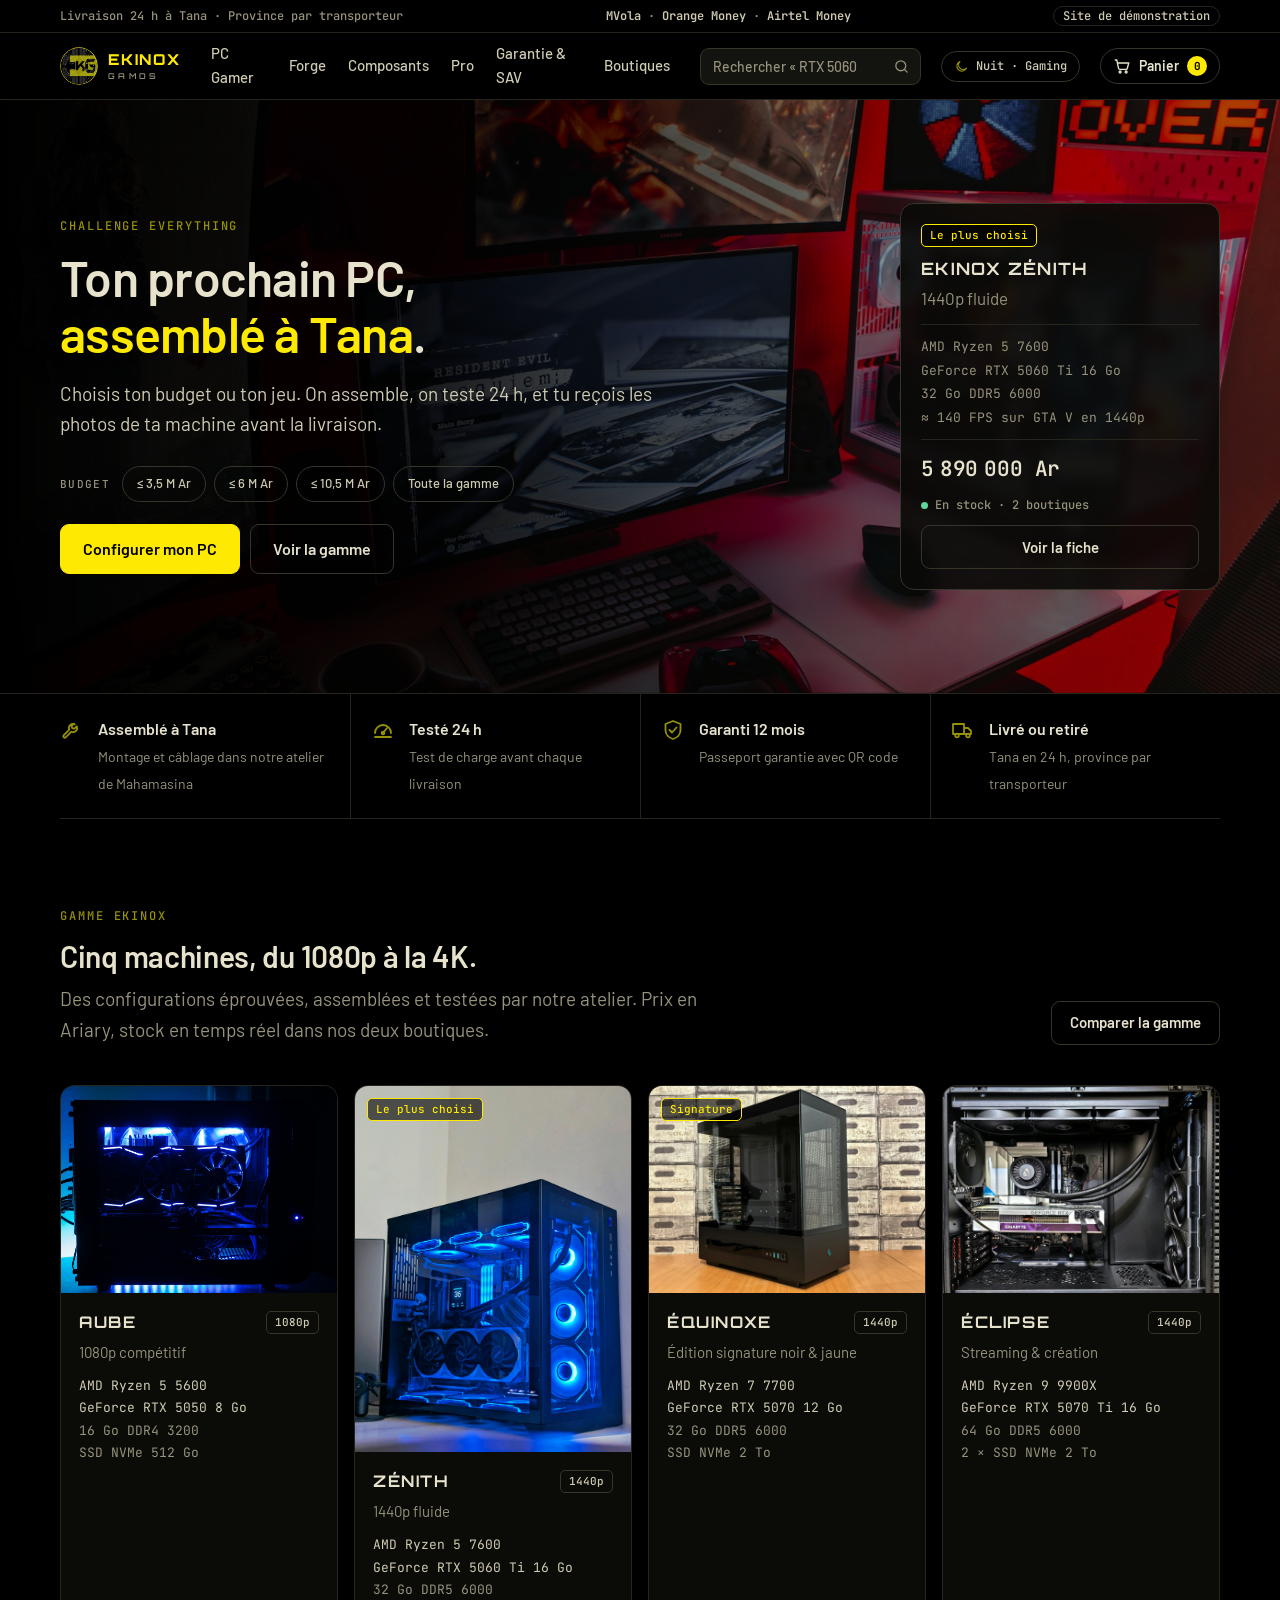
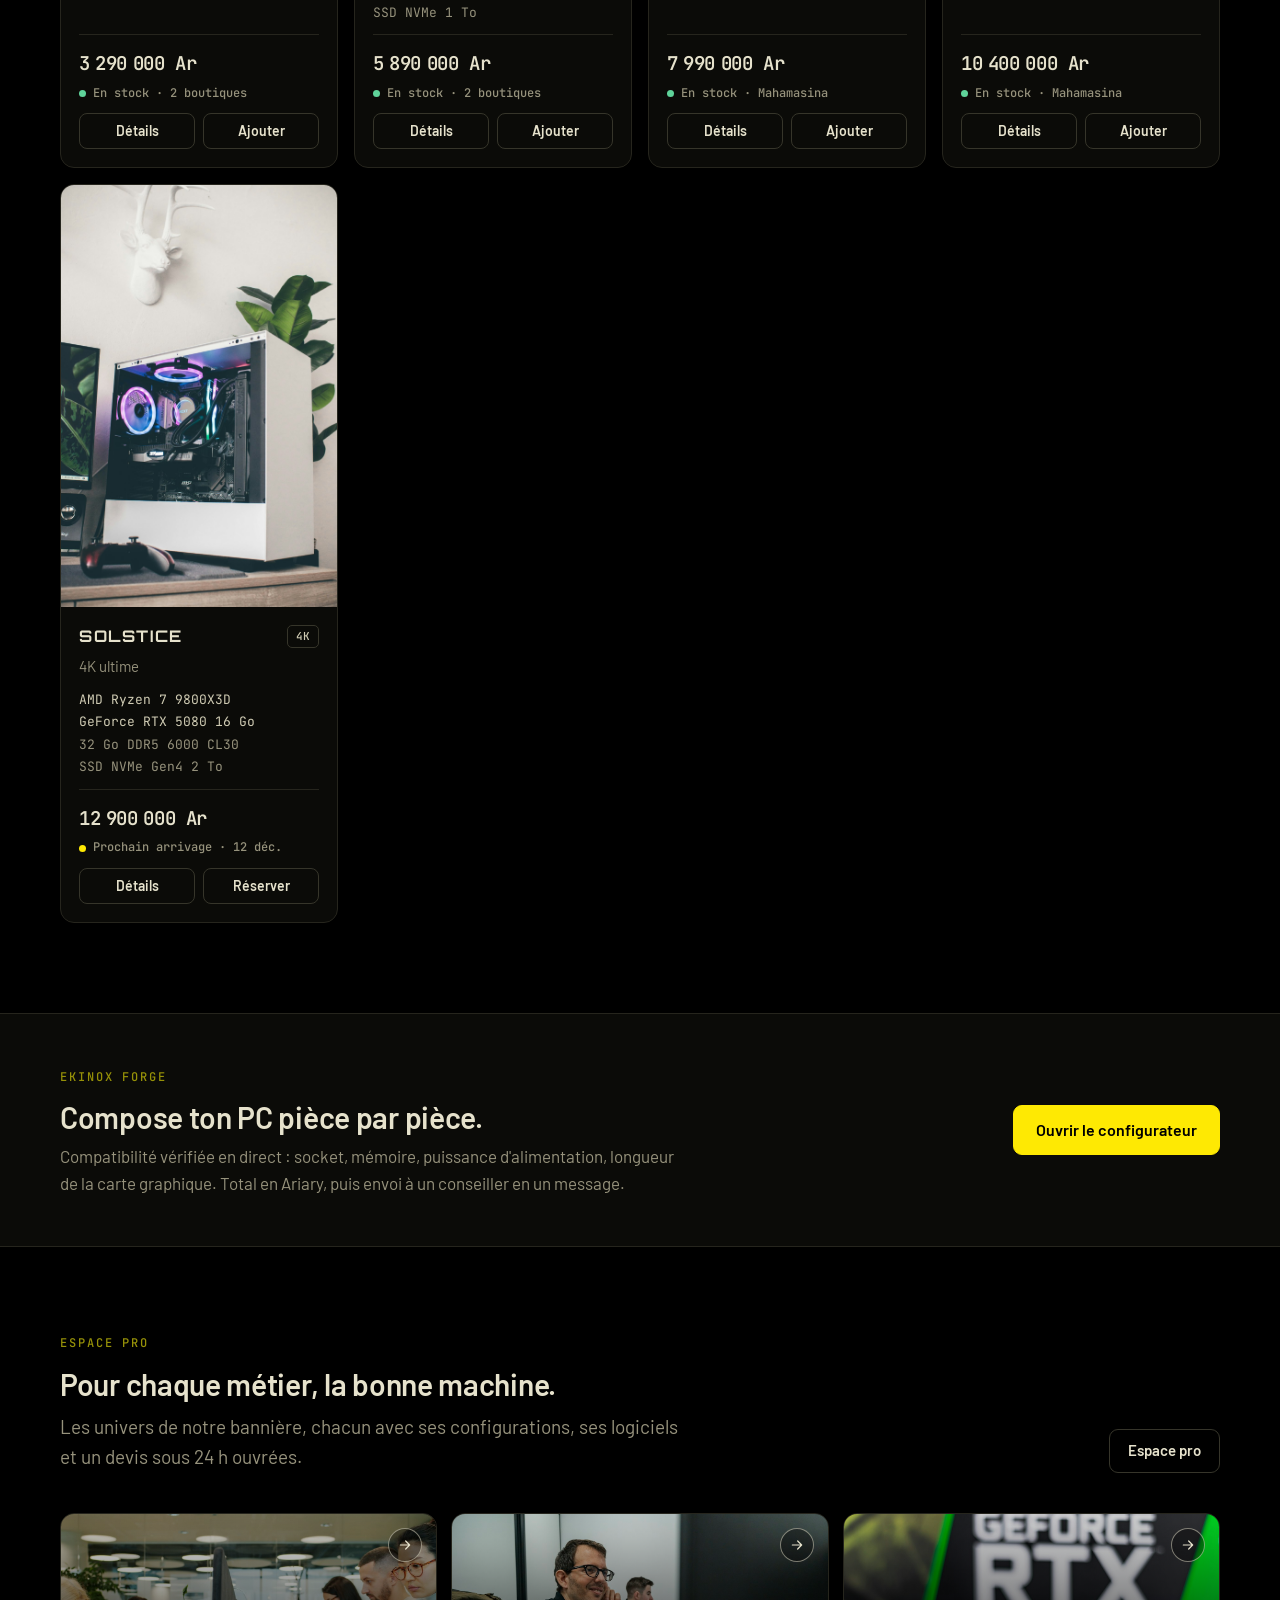
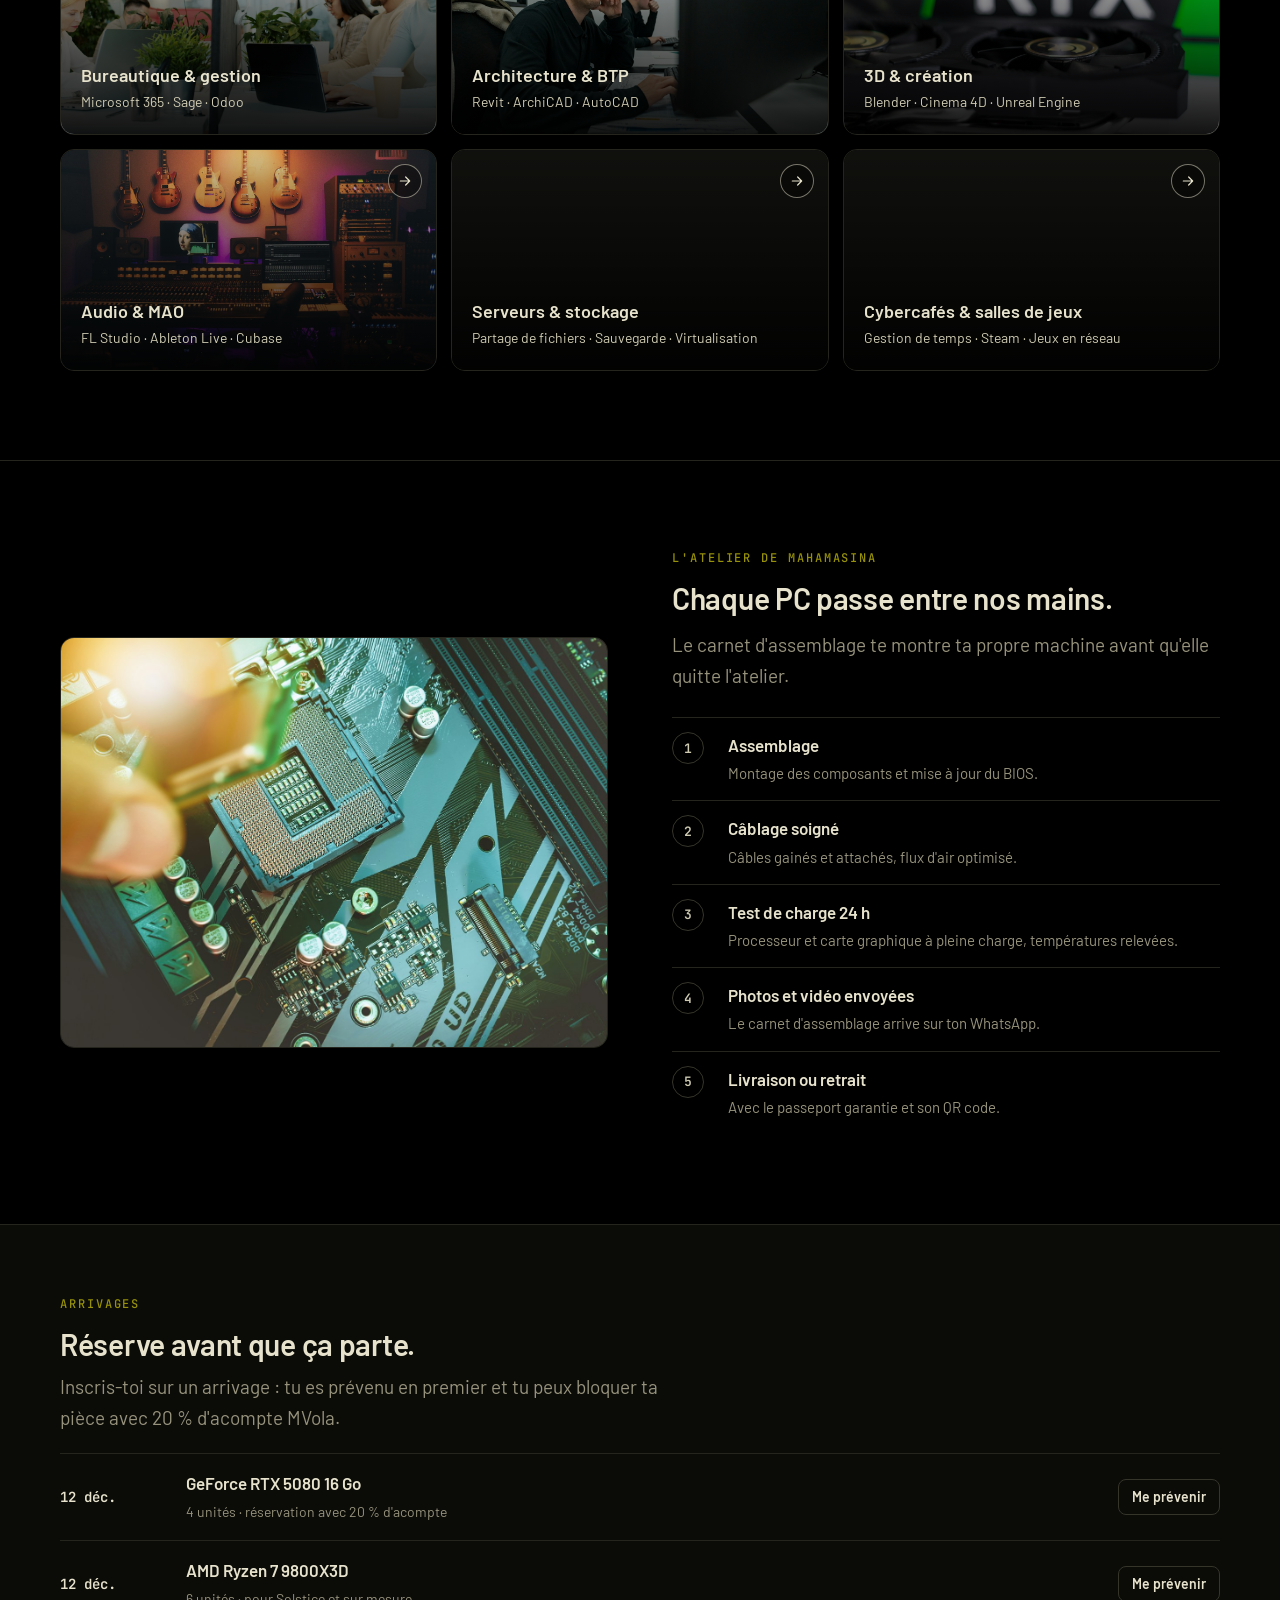
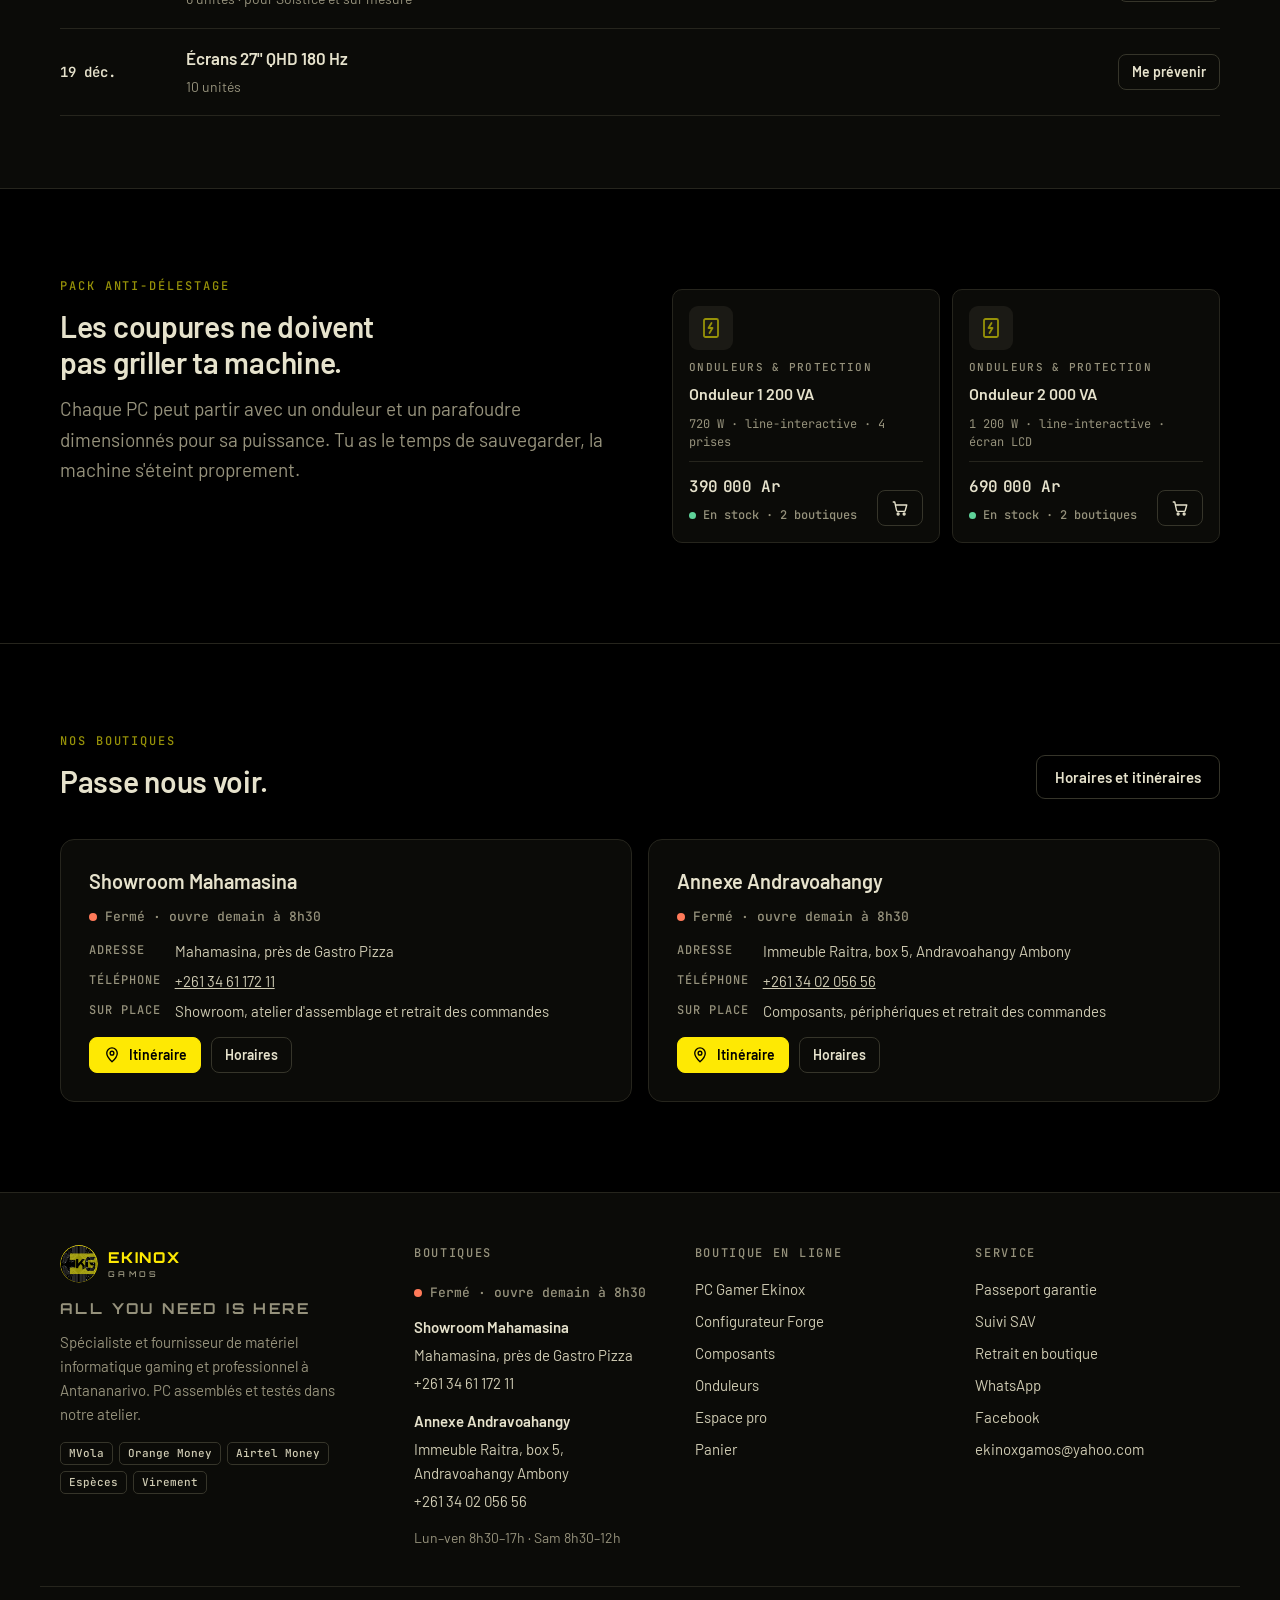
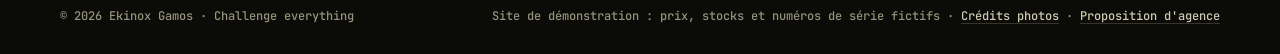
==== commit 73a96d9c: "Design plus sobre, photos naturelles et motion design - Retire le filtre jaune des photos : couleurs" ====
--- a/index.html
+++ b/index.html
@@ -11,7 +11,7 @@
 <link rel="preconnect" href="https://fonts.gstatic.com" crossorigin>
 <link rel="stylesheet" href="https://fonts.googleapis.com/css2?family=Barlow:wght@400;500;600;700&family=JetBrains+Mono:wght@400;500;600;700&family=Orbitron:wght@500;700;800;900&display=swap">
 <link rel="stylesheet" href="assets/css/site.css">
-<script>(function(){var d=document.documentElement,m=null,f=d.getAttribute("data-force");try{m=localStorage.getItem("ekg-mode")}catch(e){}if(f){m=f}else if(m!=="jour"&&m!=="nuit"){var h=(new Date().getUTCHours()+3)%24;m=(h>=6&&h<18)?"jour":"nuit"}d.setAttribute("data-mode",m)})();</script>
+<script>(function(){var d=document.documentElement,m=null,f=d.getAttribute("data-force");try{m=localStorage.getItem("ekg-mode")}catch(e){}if(f){m=f}else if(m!=="jour"&&m!=="nuit"){var h=(new Date().getUTCHours()+3)%24;m=(h>=6&&h<18)?"jour":"nuit"}d.setAttribute("data-mode",m);if(window.matchMedia&&!matchMedia("(prefers-reduced-motion: reduce)").matches&&"IntersectionObserver"in window)d.classList.add("motion")})();</script>
 </head>
 <body data-nav="">
 <a class="skip" href="#main">Aller au contenu</a>
@@ -20,7 +20,7 @@
 <main id="main">
   <!-- Héros -->
   <section class="hero">
-    <div class="hero-media duo"><img src="assets/img/photos/hero-setup.jpg" alt="" fetchpriority="high"></div>
+    <div class="hero-media ph"><img src="assets/img/photos/hero-setup.jpg" alt="" fetchpriority="high"></div>
     <div class="wrap hero-in">
       <div class="hero-copy">
         <p class="kicker" data-show-mode="nuit">Challenge everything</p>
@@ -112,7 +112,7 @@
   <!-- Atelier -->
   <section class="section">
     <div class="wrap split">
-      <div class="split-media duo"><img src="assets/img/photos/atelier-cpu.jpg" alt="Installation d'un processeur sur une carte mère" loading="lazy"></div>
+      <div class="split-media ph"><img src="assets/img/photos/atelier-cpu.jpg" alt="Installation d'un processeur sur une carte mère" loading="lazy"></div>
       <div>
         <p class="eyebrow">L'atelier de Mahamasina</p>
         <h2>Chaque PC passe entre nos mains.</h2>
@@ -129,7 +129,7 @@
   </section>
 
   <!-- Arrivages -->
-  <section class="band-y">
+  <section class="band-soft">
     <div class="wrap section" style="padding-block:clamp(40px,6vw,72px)">
       <div class="section-head" style="margin-bottom:20px">
         <div>
@@ -138,7 +138,7 @@
           <p class="lead">Inscris-toi sur un arrivage : tu es prévenu en premier et tu peux bloquer ta pièce avec 20 % d'acompte MVola.</p>
         </div>
       </div>
-      <div class="arrivals" id="home-arrivals" style="--band-line:#C9B902;--band-title:#000;--band-muted:#4A4500"></div>
+      <div class="arrivals" id="home-arrivals"></div>
     </div>
   </section>
 
@@ -174,5 +174,6 @@
 <script src="assets/js/data.js"></script>
 <script src="assets/js/app.js"></script>
 <script src="assets/js/home.js"></script>
+<script src="assets/js/motion.js"></script>
 </body>
 </html>
--- a/assets/css/site.css
+++ b/assets/css/site.css
@@ -1,44 +1,44 @@
 /* ==========================================================================
    Ekinox Gamos — site de démonstration
    Charte : noir #000000, jaune #FEE903, olive #969108. Pas de blanc.
-   Mode Nuit (gaming) : tout en noir. Mode Jour (pro) : en-tête et bandeaux en jaune.
+   Direction sobre : fond noir, titres en gris chaud, jaune réservé aux actions
+   principales et aux petits repères. Photos en couleurs naturelles.
+   Mode Nuit (gaming) / Jour (pro) : seul le bandeau supérieur passe en jaune le jour.
    ========================================================================== */
 
 :root{
   --bg:#000000;
-  --surface:#0C0C08;
-  --surface-2:#14140E;
-  --surface-3:#1D1C14;
-  --ink:#D6D2B6;            /* gris chaud de lecture (ajout fonctionnel) */
-  --muted:#9C987F;
-  --line:#2C2B1E;
-  --line-2:#3A3828;
-  --yellow:#FEE903;         /* jaune EKG */
+  --surface:#0B0B08;
+  --surface-2:#131310;
+  --surface-3:#1B1A15;
+  --ink-strong:#E6E2CC;     /* titres (gris chaud, pas de blanc) */
+  --ink:#CFCBB3;            /* texte courant */
+  --muted:#96927C;
+  --line:#26251D;
+  --line-2:#36352A;
+  --yellow:#FEE903;         /* jaune EKG : actions principales */
   --yellow-hover:#FFF04D;
   --on-yellow:#000000;
-  --olive:#969108;          /* olive EKG */
+  --olive:#969108;          /* olive EKG : repères discrets */
   --ok:#5FD39A;
   --danger:#FF7A59;
 
-  /* En-tête et bandeaux : varient selon le mode */
-  --hd-bg:#000000; --hd-fg:#D6D2B6; --hd-muted:#9C987F; --hd-line:#2C2B1E;
-  --hd-accent:#FEE903; --hd-on-accent:#000000; --hd-field:#14140E;
-  --band-bg:#0C0C08; --band-fg:#D6D2B6; --band-muted:#9C987F; --band-line:#2C2B1E;
-  --band-title:#FEE903; --band-accent:#FEE903; --band-on-accent:#000000;
-
-  --radius:12px;
-  --radius-lg:18px;
-  --shadow:0 30px 60px -30px rgba(0,0,0,.85);
+  /* Bandeau supérieur : seul élément qui change de couleur selon le mode */
+  --tb-bg:#000000; --tb-fg:#96927C; --tb-strong:#CFCBB3; --tb-line:#26251D;
+  /* Sections « bandeau » : liseré jaune le jour */
+  --band-edge:#26251D;
+
+  --radius:10px;
+  --radius-lg:14px;
+  --shadow:0 24px 48px -28px rgba(0,0,0,.9);
   --font-display:"Orbitron","Arial Black",system-ui,sans-serif;
   --font-body:"Barlow",system-ui,-apple-system,"Segoe UI",Roboto,sans-serif;
   --font-mono:"JetBrains Mono",ui-monospace,SFMono-Regular,Menlo,Consolas,monospace;
   color-scheme:dark;
 }
 html[data-mode="jour"]{
-  --hd-bg:#FEE903; --hd-fg:#000000; --hd-muted:#4A4500; --hd-line:#C9B902;
-  --hd-accent:#000000; --hd-on-accent:#FEE903; --hd-field:#F1DC00;
-  --band-bg:#FEE903; --band-fg:#000000; --band-muted:#4A4500; --band-line:#C9B902;
-  --band-title:#000000; --band-accent:#000000; --band-on-accent:#FEE903;
+  --tb-bg:#FEE903; --tb-fg:#3D3A00; --tb-strong:#000000; --tb-line:#E3D002;
+  --band-edge:#FEE903;
 }
 html[data-mode="nuit"] [data-show-mode="jour"],
 html[data-mode="jour"] [data-show-mode="nuit"]{display:none!important}
@@ -56,131 +56,115 @@
 :focus-visible{outline:2px solid var(--yellow);outline-offset:3px;border-radius:6px}
 .skip{position:absolute;left:-999px;top:8px;z-index:200;background:var(--yellow);color:var(--on-yellow);padding:10px 14px;border-radius:8px;font-weight:700}
 .skip:focus{left:12px}
-.wrap{width:100%;max-width:1240px;margin-inline:auto;padding-left:max(18px, env(safe-area-inset-left, 0px));padding-right:max(18px, env(safe-area-inset-right, 0px))}
+.wrap{width:100%;max-width:1200px;margin-inline:auto;padding-left:max(20px, env(safe-area-inset-left, 0px));padding-right:max(20px, env(safe-area-inset-right, 0px))}
 .mono{font-family:var(--font-mono)}
 .sr-only{position:absolute;width:1px;height:1px;padding:0;margin:-1px;overflow:hidden;clip:rect(0,0,0,0);white-space:nowrap;border:0}
 
 /* ---------- Typo ---------- */
-h1,h2,h3,h4{margin:0;text-wrap:balance}
-h1,h2,.display{font-family:var(--font-display);color:var(--yellow)}
-h1{font-weight:800;font-size:clamp(30px,5vw,58px);line-height:1.12;letter-spacing:-.005em}
-h2{font-weight:700;font-size:clamp(22px,2.8vw,32px);line-height:1.2}
-h3{font-family:var(--font-body);font-weight:700;font-size:20px;line-height:1.3;color:var(--ink)}
-h4{font-family:var(--font-body);font-weight:700;font-size:17px;color:var(--ink)}
+h1,h2,h3,h4{margin:0;text-wrap:balance;font-family:var(--font-body);color:var(--ink-strong)}
+h1{font-weight:600;font-size:clamp(30px,4.2vw,50px);line-height:1.12;letter-spacing:-.015em}
+h2{font-weight:600;font-size:clamp(23px,2.5vw,30px);line-height:1.2;letter-spacing:-.01em}
+h3{font-weight:600;font-size:19px;line-height:1.3}
+h4{font-weight:600;font-size:17px}
 p{margin:0}
-.kicker{font:700 12px/1.3 var(--font-display);letter-spacing:.22em;text-transform:uppercase;color:var(--yellow);margin:0 0 14px}
-.eyebrow{font:600 12px/1.3 var(--font-mono);letter-spacing:.14em;text-transform:uppercase;color:var(--olive);margin:0 0 12px}
-.lead{font-size:clamp(17px,1.6vw,20px);color:var(--muted);max-width:58ch}
+.kicker,.eyebrow{font:500 12px/1.3 var(--font-mono);letter-spacing:.16em;text-transform:uppercase;color:var(--olive);margin:0 0 14px}
+.lead{font-size:clamp(17px,1.5vw,19px);color:var(--muted);max-width:58ch}
 .muted{color:var(--muted)}
-.hl{background:var(--yellow);color:var(--on-yellow);padding:0 .12em;-webkit-box-decoration-break:clone;box-decoration-break:clone}
-.price{font-family:var(--font-mono);font-weight:700;font-variant-numeric:tabular-nums;white-space:nowrap;color:var(--yellow);letter-spacing:-.02em}
-.price small{font-size:.65em;font-weight:500;color:var(--muted);letter-spacing:0}
+.hl{color:var(--yellow)}
+.price{font-family:var(--font-mono);font-weight:600;font-variant-numeric:tabular-nums;white-space:nowrap;color:var(--ink-strong);letter-spacing:-.02em}
+.price small{font-size:.7em;font-weight:500;color:var(--muted);letter-spacing:0}
 
 /* ---------- Sections ---------- */
-.section{padding-block:clamp(56px,8vw,104px)}
+.section{padding-block:clamp(56px,7vw,96px)}
 .section + .section{border-top:1px solid var(--line)}
-.section-head{display:flex;flex-wrap:wrap;align-items:flex-end;justify-content:space-between;gap:16px 32px;margin-bottom:clamp(28px,4vw,44px)}
-.section-head .lead{margin-top:12px}
-.page-head{padding-block:clamp(36px,5vw,64px) clamp(24px,3vw,36px);border-bottom:1px solid var(--line)}
-.page-head .lead{margin-top:14px}
+.section-head{display:flex;flex-wrap:wrap;align-items:flex-end;justify-content:space-between;gap:16px 32px;margin-bottom:clamp(26px,3.5vw,40px)}
+.section-head .lead{margin-top:10px}
+.page-head{padding-block:clamp(36px,5vw,60px) clamp(24px,3vw,36px);border-bottom:1px solid var(--line)}
+.page-head .lead{margin-top:12px}
 .crumbs{font:500 12px var(--font-mono);color:var(--muted);margin-bottom:16px;display:flex;flex-wrap:wrap;gap:6px}
 .crumbs a{text-decoration:none}
-.crumbs a:hover{color:var(--yellow)}
-
-/* Bandeaux qui suivent le mode (noir la nuit, jaune le jour) */
-.band-mode{background:var(--band-bg);color:var(--band-fg);border-block:1px solid var(--band-line)}
-.band-mode h2{color:var(--band-title)}
-.band-mode .lead,.band-mode .muted{color:var(--band-muted)}
-.band-mode .kicker{color:var(--band-title)}
-.band-mode .btn-primary{background:var(--band-accent);border-color:var(--band-accent);color:var(--band-on-accent)}
-.band-mode .btn-ghost{border-color:var(--band-fg);color:var(--band-fg)}
-/* Bandeau toujours jaune, comme le bandeau de la bannière */
-.band-y{background:var(--yellow);color:var(--on-yellow)}
-.band-y h2,.band-y h3,.band-y .kicker{color:var(--on-yellow)}
-.band-y .muted,.band-y .lead{color:#4A4500}
-
-/* ---------- Piste de circuit ---------- */
-.trace{position:relative;height:2px;background:var(--line)}
-.trace::before{content:"";position:absolute;left:0;top:0;width:min(140px,30%);height:2px;background:var(--yellow)}
-.trace::after{content:"";position:absolute;left:min(140px,30%);top:-5px;width:12px;height:12px;border-radius:50%;background:var(--bg);border:2px solid var(--yellow)}
+.crumbs a:hover{color:var(--ink-strong)}
+
+/* Sections bandeau : fond légèrement plus clair, liseré jaune en mode Jour */
+.band-mode{background:var(--surface);border-top:1px solid var(--band-edge);border-bottom:1px solid var(--line);transition:border-color .35s}
+html[data-mode="jour"] .band-mode{border-top-width:2px}
+.band-soft{background:var(--surface);border-block:1px solid var(--line)}
+
+/* ---------- Piste de circuit (repère discret) ---------- */
+.trace{position:relative;height:1px;background:var(--line)}
+.trace::before{content:"";position:absolute;left:0;top:0;width:min(96px,30%);height:1px;background:var(--olive)}
+.trace::after{content:"";position:absolute;left:min(96px,30%);top:-4px;width:9px;height:9px;border-radius:50%;background:var(--bg);border:1.5px solid var(--olive)}
 
 /* ---------- Boutons ---------- */
-.btn{display:inline-flex;align-items:center;justify-content:center;gap:8px;min-height:46px;padding:0 18px;border-radius:10px;border:1.5px solid var(--line-2);background:transparent;color:var(--ink);font:600 15px/1 var(--font-body);text-decoration:none;cursor:pointer;white-space:nowrap;transition:background-color .2s,border-color .2s,color .2s,transform .1s}
-.btn:hover{border-color:var(--yellow);color:var(--yellow)}
-.btn:active{transform:translateY(1px)}
+.btn{display:inline-flex;align-items:center;justify-content:center;gap:8px;min-height:44px;padding:0 18px;border-radius:9px;border:1px solid var(--line-2);background:transparent;color:var(--ink-strong);font:600 15px/1 var(--font-body);text-decoration:none;cursor:pointer;white-space:nowrap;transition:background-color .2s,border-color .2s,color .2s}
+.btn:hover{border-color:var(--muted);background:var(--surface-2)}
 .btn svg{width:18px;height:18px;flex:none}
 .btn-primary{background:var(--yellow);border-color:var(--yellow);color:var(--on-yellow)}
 .btn-primary:hover{background:var(--yellow-hover);border-color:var(--yellow-hover);color:var(--on-yellow)}
 .btn-dark{background:#000;border-color:#000;color:var(--yellow)}
-.btn-dark:hover{color:var(--yellow-hover);border-color:#000}
 .btn-ghost{background:transparent}
-.btn-sm{min-height:38px;padding:0 13px;font-size:14px;border-radius:9px}
-.btn-lg{min-height:54px;padding:0 24px;font-size:16px}
+.btn-sm{min-height:36px;padding:0 13px;font-size:14px;border-radius:8px}
+.btn-lg{min-height:50px;padding:0 22px;font-size:16px}
 .btn-block{width:100%}
-.btn[disabled],.btn[aria-disabled="true"]{opacity:.45;cursor:not-allowed;pointer-events:none}
+.btn[disabled],.btn[aria-disabled="true"]{opacity:.4;cursor:not-allowed;pointer-events:none}
 .btn-row{display:flex;flex-wrap:wrap;gap:10px}
 
 /* ---------- Chips, tags, stock ---------- */
 .chips{display:flex;flex-wrap:wrap;gap:8px;align-items:center}
-.chip{display:inline-flex;align-items:center;gap:6px;min-height:38px;padding:0 14px;border-radius:999px;border:1.5px solid var(--line-2);font:600 13px/1 var(--font-mono);text-decoration:none;color:var(--ink);background:transparent;cursor:pointer;white-space:nowrap}
-.chip:hover{border-color:var(--yellow);color:var(--yellow)}
-.chip.is-on,.chip[aria-pressed="true"]{background:var(--yellow);border-color:var(--yellow);color:var(--on-yellow)}
+.chip{display:inline-flex;align-items:center;gap:6px;min-height:36px;padding:0 14px;border-radius:999px;border:1px solid var(--line-2);font:500 13px/1 var(--font-body);text-decoration:none;color:var(--ink);background:transparent;cursor:pointer;white-space:nowrap;transition:border-color .2s,color .2s}
+.chip:hover{border-color:var(--muted);color:var(--ink-strong)}
+.chip.is-on,.chip[aria-pressed="true"]{border-color:var(--yellow);color:var(--ink-strong);background:var(--surface-2)}
 .chip-label{font:500 11px var(--font-mono);color:var(--muted);text-transform:uppercase;letter-spacing:.12em;margin-right:4px}
-.tag{display:inline-flex;align-items:center;font:600 11px/1 var(--font-mono);padding:5px 8px;border-radius:6px;border:1px solid var(--line-2);white-space:nowrap;color:var(--ink)}
-.tag-y{background:var(--yellow);border-color:var(--yellow);color:var(--on-yellow)}
+.tag{display:inline-flex;align-items:center;font:500 11px/1 var(--font-mono);padding:5px 8px;border-radius:5px;border:1px solid var(--line-2);white-space:nowrap;color:var(--ink)}
+.tag-y{border-color:var(--yellow);color:var(--yellow);background:rgba(0,0,0,.6)}
 .tag-olive{border-color:var(--olive);color:var(--olive)}
 .stock{display:inline-flex;align-items:center;gap:7px;font:500 12px/1.3 var(--font-mono);color:var(--muted)}
-.stock::before{content:"";width:8px;height:8px;border-radius:50%;background:var(--ok);flex:none}
+.stock::before{content:"";width:7px;height:7px;border-radius:50%;background:var(--ok);flex:none}
 .stock.wait::before{background:var(--yellow)}
 .stock.out::before{background:var(--line-2)}
 
-/* ---------- Photos en bichromie noir / jaune ---------- */
-.duo{position:relative;overflow:hidden;background:#000;isolation:isolate}
-.duo img{width:100%;height:100%;object-fit:cover;filter:grayscale(1) contrast(1.12) brightness(.92)}
-.duo::after{content:"";position:absolute;inset:0;background:var(--yellow);mix-blend-mode:multiply;pointer-events:none;z-index:1}
+/* ---------- Photos (couleurs naturelles) ---------- */
+.ph{position:relative;overflow:hidden;background:var(--surface-2)}
+.ph img{width:100%;height:100%;object-fit:cover}
 
 /* ---------- En-tête ---------- */
-.topbar{background:var(--hd-bg);color:var(--hd-muted);border-bottom:1px solid var(--hd-line);font:500 12px/1.4 var(--font-mono);transition:background-color .35s,color .35s}
-.topbar-in{display:flex;align-items:center;justify-content:space-between;gap:12px;min-height:34px}
-.topbar b{color:var(--hd-fg);font-weight:600}
-.tb-demo{border:1px solid var(--hd-line);border-radius:999px;padding:2px 9px;color:var(--hd-fg);white-space:nowrap}
-.navbar{position:sticky;top:0;z-index:60;background:var(--hd-bg);color:var(--hd-fg);border-bottom:1px solid var(--hd-line);transition:background-color .35s,color .35s}
-.nav-in{display:flex;align-items:center;gap:20px;min-height:70px}
+.topbar{background:var(--tb-bg);color:var(--tb-fg);border-bottom:1px solid var(--tb-line);font:500 12px/1.4 var(--font-mono);transition:background-color .35s,color .35s}
+.topbar-in{display:flex;align-items:center;justify-content:space-between;gap:12px;min-height:32px}
+.topbar b{color:var(--tb-strong);font-weight:600}
+.tb-demo{border:1px solid var(--tb-line);border-radius:999px;padding:1px 9px;color:var(--tb-strong);white-space:nowrap}
+.navbar{position:sticky;top:0;z-index:60;background:rgba(0,0,0,.92);backdrop-filter:blur(10px);border-bottom:1px solid var(--line)}
+.nav-in{display:flex;align-items:center;gap:20px;min-height:66px}
 .logo{display:inline-flex;align-items:center;gap:10px;text-decoration:none;flex:none}
-.logo img{width:42px;height:42px;border-radius:50%;clip-path:circle(49.3%)}
+.logo img{width:38px;height:38px;border-radius:50%;clip-path:circle(49.3%)}
 .logo-word{display:flex;flex-direction:column;line-height:1}
-.logo-word b{font:900 16px/1 var(--font-display);letter-spacing:.12em;color:var(--hd-accent)}
-html[data-mode="nuit"] .logo-word b{color:var(--yellow)}
-.logo-word small{font:700 8.5px/1 var(--font-display);letter-spacing:.42em;color:var(--hd-fg);margin-top:5px}
-.nav-links{display:flex;align-items:center;gap:4px}
-.nav-links a{text-decoration:none;font-weight:600;font-size:15px;padding:8px 10px;border-radius:8px;color:var(--hd-fg)}
-.nav-links a:hover{box-shadow:inset 0 -3px 0 var(--hd-accent)}
-html[data-mode="nuit"] .nav-links a:hover{color:var(--yellow);box-shadow:inset 0 -3px 0 var(--yellow)}
-.nav-links a[aria-current="page"]{box-shadow:inset 0 -3px 0 var(--hd-accent)}
-html[data-mode="nuit"] .nav-links a[aria-current="page"]{box-shadow:inset 0 -3px 0 var(--yellow);color:var(--yellow)}
-.nav-search{margin-left:auto;display:flex;align-items:center;background:var(--hd-field);border:1.5px solid var(--hd-line);border-radius:10px;min-width:0;flex:0 1 240px}
-.nav-search input{flex:1;min-width:0;background:none;border:0;color:var(--hd-fg);font:500 14px var(--font-body);padding:10px 12px;outline:none}
-.nav-search input::placeholder{color:var(--hd-muted)}
-.nav-search button{background:none;border:0;padding:0 10px;cursor:pointer;color:var(--hd-fg);display:grid;place-items:center;align-self:stretch}
-.nav-search button svg{width:18px;height:18px}
-.nav-search:focus-within{border-color:var(--hd-accent)}
-.mode-btn{display:inline-flex;align-items:center;gap:7px;border:1.5px solid var(--hd-line);background:transparent;color:var(--hd-fg);border-radius:999px;padding:7px 12px;font:600 12px/1 var(--font-mono);cursor:pointer;flex:none}
-.mode-btn svg{width:16px;height:16px}
-.mode-btn:hover{border-color:var(--hd-accent)}
-.cart-btn{display:inline-flex;align-items:center;gap:8px;text-decoration:none;background:var(--hd-accent);color:var(--hd-on-accent);border-radius:999px;padding:8px 14px;font:600 14px/1 var(--font-body);flex:none}
-html[data-mode="nuit"] .cart-btn{background:var(--yellow);color:var(--on-yellow)}
+.logo-word b{font:800 15px/1 var(--font-display);letter-spacing:.12em;color:var(--yellow)}
+.logo-word small{font:600 8px/1 var(--font-display);letter-spacing:.42em;color:var(--muted);margin-top:5px}
+.nav-links{display:flex;align-items:center;gap:2px}
+.nav-links a{text-decoration:none;font-weight:500;font-size:15px;padding:8px 10px;color:var(--ink);border-bottom:2px solid transparent}
+.nav-links a:hover{color:var(--ink-strong)}
+.nav-links a[aria-current="page"]{color:var(--ink-strong);border-bottom-color:var(--yellow)}
+.nav-search{margin-left:auto;display:flex;align-items:center;background:var(--surface-2);border:1px solid var(--line-2);border-radius:9px;min-width:0;flex:0 1 230px}
+.nav-search input{flex:1;min-width:0;background:none;border:0;color:var(--ink-strong);font:500 14px var(--font-body);padding:9px 12px;outline:none}
+.nav-search input::placeholder{color:var(--muted)}
+.nav-search button{background:none;border:0;padding:0 10px;cursor:pointer;color:var(--muted);display:grid;place-items:center;align-self:stretch}
+.nav-search button svg{width:17px;height:17px}
+.nav-search:focus-within{border-color:var(--muted)}
+.mode-btn{display:inline-flex;align-items:center;gap:7px;border:1px solid var(--line-2);background:transparent;color:var(--ink);border-radius:999px;padding:7px 12px;font:500 12px/1 var(--font-mono);cursor:pointer;flex:none}
+.mode-btn svg{width:15px;height:15px;color:var(--olive)}
+.mode-btn:hover{border-color:var(--muted);color:var(--ink-strong)}
+.cart-btn{display:inline-flex;align-items:center;gap:8px;text-decoration:none;border:1px solid var(--line-2);color:var(--ink-strong);border-radius:999px;padding:7px 12px;font:600 14px/1 var(--font-body);flex:none}
+.cart-btn:hover{border-color:var(--muted)}
 .cart-btn svg{width:18px;height:18px}
-.cart-btn b{font:700 12px/1 var(--font-mono);background:var(--hd-bg);color:var(--hd-fg);border-radius:999px;min-width:22px;height:22px;display:inline-grid;place-items:center;padding:0 6px}
-html[data-mode="nuit"] .cart-btn b{background:#000;color:var(--yellow)}
+.cart-btn b{font:700 11px/1 var(--font-mono);background:var(--yellow);color:var(--on-yellow);border-radius:999px;min-width:20px;height:20px;display:inline-grid;place-items:center;padding:0 6px}
 .cart-btn.bump{animation:bump .4s ease}
-@keyframes bump{50%{transform:scale(1.08)}}
-.burger{display:none;background:none;border:1.5px solid var(--hd-line);border-radius:10px;width:44px;height:44px;place-items:center;cursor:pointer;color:var(--hd-fg);flex:none}
+@keyframes bump{50%{transform:scale(1.06)}}
+.burger{display:none;background:none;border:1px solid var(--line-2);border-radius:9px;width:42px;height:42px;place-items:center;cursor:pointer;color:var(--ink-strong);flex:none}
 .burger svg{width:22px;height:22px}
-.drawer{background:var(--hd-bg);border-top:1px solid var(--hd-line);padding-block:12px 20px}
+.drawer{background:var(--bg);border-top:1px solid var(--line);padding-block:12px 20px}
 .drawer nav{display:grid;gap:2px}
-.drawer nav a{text-decoration:none;font-weight:600;font-size:18px;padding:12px 4px;border-bottom:1px solid var(--hd-line);color:var(--hd-fg)}
+.drawer nav a{text-decoration:none;font-weight:500;font-size:18px;padding:12px 4px;border-bottom:1px solid var(--line);color:var(--ink-strong)}
 .drawer .nav-search{display:flex;margin:4px 0 12px;max-width:none}
-@media (max-width:1180px){.nav-links a{padding:8px 7px;font-size:14px}.nav-search{flex-basis:180px}}
+@media (max-width:1180px){.nav-links a{padding:8px 7px;font-size:14px}.nav-search{flex-basis:170px}}
 @media (max-width:1040px){
   .nav-links,.nav-in>.nav-search{display:none}
   .burger{display:grid;margin-left:auto}
@@ -191,113 +175,109 @@
 
 /* ---------- Pied de page ---------- */
 .site-footer{border-top:1px solid var(--line);background:var(--surface);margin-top:auto}
-.foot-grid{display:grid;grid-template-columns:1.3fr 1fr 1fr 1fr;gap:36px;padding-block:56px 40px}
-.foot-grid h3{font:700 12px var(--font-display);letter-spacing:.18em;text-transform:uppercase;color:var(--yellow);margin-bottom:16px}
+.foot-grid{display:grid;grid-template-columns:1.3fr 1fr 1fr 1fr;gap:36px;padding-block:52px 36px}
+.foot-grid h3{font:500 12px var(--font-mono);letter-spacing:.14em;text-transform:uppercase;color:var(--muted);margin-bottom:16px}
 .foot-grid ul{list-style:none;margin:0;padding:0;display:grid;gap:8px;font-size:15px}
 .foot-grid a{text-decoration:none;color:var(--ink)}
-.foot-grid a:hover{color:var(--yellow)}
+.foot-grid a:hover{color:var(--ink-strong)}
 .foot-brand .logo{margin-bottom:16px}
-.foot-brand .logo-word b{color:var(--yellow)}
-.foot-brand .logo-word small{color:var(--ink)}
-.foot-slogan{font:800 16px/1.3 var(--font-display);color:var(--yellow);letter-spacing:.04em;transform:skewX(-8deg);transform-origin:left;margin-bottom:12px}
+.foot-slogan{font:700 12px/1.3 var(--font-display);color:var(--yellow);letter-spacing:.16em;text-transform:uppercase;margin-bottom:12px}
 .foot-brand p{color:var(--muted);font-size:15px;max-width:36ch}
 .foot-pay{display:flex;flex-wrap:wrap;gap:6px;margin-top:16px}
 .foot-shop{display:grid;gap:4px;font-size:15px}
 .foot-shop + .foot-shop{margin-top:14px}
-.foot-shop b{color:var(--ink)}
+.foot-shop b{color:var(--ink-strong);font-weight:600}
 .foot-bottom{display:flex;flex-wrap:wrap;justify-content:space-between;gap:10px 24px;padding-block:20px 28px;border-top:1px solid var(--line);font:500 12px/1.6 var(--font-mono);color:var(--muted)}
-.foot-bottom a{color:var(--ink);text-decoration-color:var(--olive);text-underline-offset:3px}
+.foot-bottom a{color:var(--ink);text-decoration-color:var(--line-2);text-underline-offset:3px}
 @media (max-width:900px){.foot-grid{grid-template-columns:1fr 1fr}}
 @media (max-width:520px){.foot-grid{grid-template-columns:1fr}}
 
 /* ---------- Héros (accueil) ---------- */
-.hero{position:relative;overflow:hidden;border-bottom:1px solid var(--line);min-height:clamp(520px,72vh,720px);display:flex;align-items:stretch}
-.hero-media{position:absolute;inset:0}
-.hero-media::before{content:"";position:absolute;inset:0;z-index:2;background:linear-gradient(90deg,rgba(0,0,0,.94) 0%,rgba(0,0,0,.82) 38%,rgba(0,0,0,.25) 75%,rgba(0,0,0,.35) 100%)}
-.hero-in{position:relative;z-index:3;display:grid;grid-template-columns:minmax(0,1.25fr) minmax(0,.75fr);gap:40px;align-items:center;padding-block:clamp(48px,7vw,88px)}
-.hero-copy .lead{margin-top:20px;color:var(--ink)}
-.hero-copy .chips{margin-top:28px}
+.hero{position:relative;overflow:hidden;border-bottom:1px solid var(--line);min-height:clamp(480px,66vh,640px);display:flex;align-items:stretch}
+.hero-media{position:absolute;inset:-14% 0 0;will-change:transform}
+.hero-media::after{content:"";position:absolute;inset:0;background:linear-gradient(90deg,#000 0%,rgba(0,0,0,.88) 34%,rgba(0,0,0,.45) 68%,rgba(0,0,0,.3) 100%)}
+.hero-in{position:relative;z-index:2;display:grid;grid-template-columns:minmax(0,1.25fr) minmax(0,.75fr);gap:40px;align-items:center;padding-block:clamp(48px,7vw,84px)}
+.hero-copy .lead{margin-top:18px;color:var(--ink)}
+.hero-copy .chips{margin-top:26px}
 .hero-copy .btn-row{margin-top:22px}
-.hero-card{justify-self:end;width:100%;max-width:340px;background:rgba(12,12,8,.88);border:1px solid var(--line-2);border-radius:var(--radius-lg);padding:20px;backdrop-filter:blur(6px);display:flex;flex-direction:column;gap:12px}
+.hero-card{justify-self:end;width:100%;max-width:320px;background:rgba(11,11,8,.9);border:1px solid var(--line-2);border-radius:var(--radius-lg);padding:20px;backdrop-filter:blur(6px);display:flex;flex-direction:column;gap:12px}
 .hero-card .tag-y{align-self:flex-start}
-.hero-card h3{font:900 22px/1.1 var(--font-display);letter-spacing:.06em;color:var(--yellow)}
+.hero-card h3{font:700 17px/1.2 var(--font-display);letter-spacing:.08em;color:var(--ink-strong)}
 .hero-card ul{list-style:none;margin:0;padding:12px 0;border-block:1px solid var(--line);display:grid;gap:4px;font:13px/1.5 var(--font-mono);color:var(--muted)}
-.hero-card .price{font-size:22px}
+.hero-card .price{font-size:21px}
 @media (max-width:900px){
   .hero-in{grid-template-columns:1fr}
   .hero-card{justify-self:start}
-  .hero-media::before{background:linear-gradient(180deg,rgba(0,0,0,.55) 0%,rgba(0,0,0,.9) 60%,#000 100%)}
+  .hero-media::after{background:linear-gradient(180deg,rgba(0,0,0,.55) 0%,rgba(0,0,0,.88) 55%,#000 100%)}
 }
 
 /* ---------- Bande de confiance ---------- */
-.trust{display:grid;grid-template-columns:repeat(4,minmax(0,1fr));border-bottom:1px solid var(--line)}
+.trust{display:grid;grid-template-columns:repeat(4,minmax(0,1fr));border-bottom:1px solid var(--line);margin:0;padding:0}
 .trust li{list-style:none;display:flex;gap:14px;align-items:flex-start;padding:22px 20px;border-left:1px solid var(--line)}
 .trust li:first-child{border-left:0;padding-left:0}
-.trust svg{width:28px;height:28px;color:var(--yellow);flex:none;margin-top:2px}
-.trust b{display:block;color:var(--ink);font-size:16px}
+.trust svg{width:24px;height:24px;color:var(--olive);flex:none;margin-top:2px}
+.trust b{display:block;color:var(--ink-strong);font-size:16px;font-weight:600}
 .trust span{font-size:14px;color:var(--muted)}
-.trust-wrap{padding:0}
 @media (max-width:900px){.trust{grid-template-columns:1fr 1fr}.trust li:nth-child(3){border-left:0;padding-left:0}.trust li:nth-child(n+3){border-top:1px solid var(--line)}}
 @media (max-width:520px){.trust{grid-template-columns:1fr}.trust li{border-left:0;padding-left:0;border-top:1px solid var(--line)}.trust li:first-child{border-top:0}}
 
 /* ---------- Cartes PC ---------- */
-.pc-grid{display:grid;grid-template-columns:repeat(auto-fill,minmax(min(100%,260px),1fr));gap:18px}
-.pc-card{position:relative;display:flex;flex-direction:column;background:var(--surface);border:1px solid var(--line);border-radius:var(--radius-lg);overflow:hidden;transition:border-color .25s,transform .25s}
-.pc-card::after{content:"";position:absolute;left:0;right:0;bottom:0;height:3px;background:var(--yellow);transform:scaleX(0);transform-origin:left;transition:transform .35s ease}
-.pc-card:hover{border-color:var(--line-2);transform:translateY(-2px)}
-.pc-card:hover::after{transform:scaleX(1)}
+.pc-grid{display:grid;grid-template-columns:repeat(auto-fill,minmax(min(100%,250px),1fr));gap:16px}
+.pc-card{position:relative;display:flex;flex-direction:column;background:var(--surface);border:1px solid var(--line);border-radius:var(--radius-lg);overflow:hidden;transition:border-color .25s}
+.pc-card:hover{border-color:var(--line-2)}
 .pc-media{display:block;aspect-ratio:4/3}
 .pc-body{display:flex;flex-direction:column;gap:12px;padding:18px;flex:1}
 .pc-top{display:flex;align-items:center;justify-content:space-between;gap:8px}
-.pc-name{font:900 21px/1.1 var(--font-display);letter-spacing:.07em;color:var(--yellow);text-decoration:none}
+.pc-name{font:700 16px/1.2 var(--font-display);letter-spacing:.1em;color:var(--ink-strong);text-decoration:none}
+.pc-name:hover{color:var(--yellow)}
 .pc-line{color:var(--muted);font-size:15px;margin-top:-6px}
 .pc-specs{list-style:none;margin:0;padding:0;display:grid;gap:3px;font:13px/1.5 var(--font-mono);color:var(--muted)}
 .pc-specs li:nth-child(-n+2){color:var(--ink)}
-.pc-fps{font:600 13px var(--font-mono);color:var(--yellow);display:flex;align-items:center;gap:8px}
-.pc-fps i{flex:1;height:6px;border-radius:3px;background:var(--surface-3);overflow:hidden;position:relative}
-.pc-fps i::before{content:"";position:absolute;inset:0 auto 0 0;width:var(--w,0%);background:var(--yellow)}
+.pc-fps{font:500 13px var(--font-mono);color:var(--ink-strong);display:flex;align-items:center;gap:8px}
+.pc-fps i{flex:1;height:4px;border-radius:2px;background:var(--surface-3);overflow:hidden;position:relative}
+.pc-fps i::before{content:"";position:absolute;inset:0 auto 0 0;width:var(--w,0%);background:var(--olive)}
 .pc-foot{margin-top:auto;display:flex;flex-direction:column;gap:6px;padding-top:14px;border-top:1px solid var(--line)}
-.pc-foot .price{font-size:20px}
+.pc-foot .price{font-size:19px}
 .pc-actions{display:grid;grid-template-columns:1fr 1fr;gap:8px}
-.pc-badge{position:absolute;top:14px;left:14px;z-index:3}
+.pc-badge{position:absolute;top:12px;left:12px;z-index:3}
 
 /* ---------- Cartes composants ---------- */
-.part-grid{display:grid;grid-template-columns:repeat(auto-fill,minmax(min(100%,230px),1fr));gap:14px}
+.part-grid{display:grid;grid-template-columns:repeat(auto-fill,minmax(min(100%,230px),1fr));gap:12px}
 .part-card{position:relative;display:flex;flex-direction:column;gap:10px;padding:16px;background:var(--surface);border:1px solid var(--line);border-radius:var(--radius);transition:border-color .2s}
 .part-card:hover{border-color:var(--line-2)}
-.part-ico{width:48px;height:48px;border-radius:10px;background:var(--surface-3);display:grid;place-items:center;color:var(--yellow)}
-.part-ico svg{width:26px;height:26px}
-.part-cat{font:500 11px var(--font-mono);color:var(--olive);text-transform:uppercase;letter-spacing:.12em}
-.part-name{font-weight:700;font-size:16px;line-height:1.3;text-decoration:none;color:var(--ink)}
+.part-ico{width:44px;height:44px;border-radius:9px;background:var(--surface-3);display:grid;place-items:center;color:var(--olive)}
+.part-ico svg{width:24px;height:24px}
+.part-cat{font:500 11px var(--font-mono);color:var(--muted);text-transform:uppercase;letter-spacing:.12em}
+.part-name{font-weight:600;font-size:16px;line-height:1.3;text-decoration:none;color:var(--ink-strong)}
 .part-name:hover{color:var(--yellow)}
 .part-spec{font:12px/1.5 var(--font-mono);color:var(--muted)}
 .part-foot{margin-top:auto;display:flex;align-items:flex-end;justify-content:space-between;gap:10px;padding-top:10px;border-top:1px solid var(--line)}
-.part-foot .price{font-size:17px}
-.part-foot .stock{margin-top:4px}
+.part-foot .price{font-size:16px}
 .part-note{position:absolute;top:14px;right:14px}
 
 /* ---------- Univers pro ---------- */
-.uni-grid{display:grid;grid-template-columns:repeat(3,minmax(0,1fr));gap:16px}
+.uni-grid{display:grid;grid-template-columns:repeat(3,minmax(0,1fr));gap:14px}
 @media (max-width:900px){.uni-grid{grid-template-columns:1fr 1fr}}
 @media (max-width:560px){.uni-grid{grid-template-columns:1fr}}
 .uni-card{position:relative;display:block;min-height:220px;border-radius:var(--radius-lg);overflow:hidden;text-decoration:none;border:1px solid var(--line)}
-.uni-card .duo{position:absolute;inset:0}
-.uni-card .duo::before{content:"";position:absolute;inset:0;z-index:2;background:linear-gradient(0deg,rgba(0,0,0,.92) 0%,rgba(0,0,0,.35) 70%,rgba(0,0,0,.15) 100%)}
-.uni-body{position:relative;z-index:3;display:flex;flex-direction:column;justify-content:flex-end;gap:6px;height:100%;min-height:220px;padding:20px}
-.uni-body h3{font:800 17px/1.25 var(--font-display);letter-spacing:.04em;color:var(--yellow)}
-.uni-body p{font-size:15px;color:var(--ink)}
-.uni-card:hover{border-color:var(--yellow)}
-.uni-card .arrow{position:absolute;top:16px;right:16px;z-index:3;width:36px;height:36px;border-radius:50%;background:var(--yellow);color:var(--on-yellow);display:grid;place-items:center;transition:transform .25s}
-.uni-card:hover .arrow{transform:rotate(-45deg)}
+.uni-card .ph{position:absolute;inset:0}
+.uni-card .ph::after{content:"";position:absolute;inset:0;background:linear-gradient(0deg,rgba(0,0,0,.92) 0%,rgba(0,0,0,.45) 60%,rgba(0,0,0,.15) 100%)}
+.uni-body{position:relative;z-index:2;display:flex;flex-direction:column;justify-content:flex-end;gap:4px;height:100%;min-height:220px;padding:20px}
+.uni-body h3{font-size:18px;color:var(--ink-strong)}
+.uni-body p{font-size:14px;color:var(--ink)}
+.uni-card:hover{border-color:var(--line-2)}
+.uni-card .arrow{position:absolute;top:14px;right:14px;z-index:2;width:34px;height:34px;border-radius:50%;border:1px solid rgba(230,226,204,.5);color:var(--ink-strong);display:grid;place-items:center;background:rgba(0,0,0,.35);transition:border-color .25s,transform .25s}
+.uni-card .arrow svg{width:16px;height:16px}
+.uni-card:hover .arrow{border-color:var(--yellow);transform:translateX(2px)}
 
 /* ---------- Processus atelier ---------- */
 .split{display:grid;grid-template-columns:minmax(0,1fr) minmax(0,1fr);gap:clamp(28px,5vw,64px);align-items:center}
 @media (max-width:860px){.split{grid-template-columns:1fr}}
 .split-media{border-radius:var(--radius-lg);aspect-ratio:4/3;border:1px solid var(--line)}
-.steps{list-style:none;margin:28px 0 0;padding:0;display:grid;gap:0;counter-reset:st}
-.steps li{counter-increment:st;display:grid;grid-template-columns:44px minmax(0,1fr);gap:16px;padding:14px 0;border-top:1px solid var(--line)}
-.steps li::before{content:counter(st);display:grid;place-items:center;width:36px;height:36px;border-radius:50%;border:2px solid var(--yellow);color:var(--yellow);font:700 14px var(--font-mono)}
-.steps b{display:block;color:var(--ink)}
+.steps{list-style:none;margin:26px 0 0;padding:0;display:grid;gap:0;counter-reset:st}
+.steps li{counter-increment:st;display:grid;grid-template-columns:42px minmax(0,1fr);gap:14px;padding:14px 0;border-top:1px solid var(--line)}
+.steps li::before{content:counter(st);display:grid;place-items:center;width:32px;height:32px;border-radius:50%;border:1px solid var(--line-2);color:var(--ink);font:600 13px var(--font-mono)}
+.steps b{display:block;color:var(--ink-strong);font-weight:600}
 .steps span{color:var(--muted);font-size:15px}
 
 /* ---------- Bandeau promo ---------- */
@@ -306,60 +286,60 @@
 @media (max-width:760px){.promo{grid-template-columns:1fr}}
 
 /* ---------- Arrivages ---------- */
-.arrivals{display:grid;gap:0;border-top:1px solid var(--band-line)}
-.arrival{display:grid;grid-template-columns:110px minmax(0,1fr) auto;gap:16px;align-items:center;padding:16px 0;border-bottom:1px solid var(--band-line)}
-.arrival time{font:700 14px var(--font-mono);color:var(--band-title)}
-.arrival b{display:block}
-.arrival span{font-size:14px;color:var(--band-muted)}
+.arrivals{display:grid;gap:0;border-top:1px solid var(--line)}
+.arrival{display:grid;grid-template-columns:110px minmax(0,1fr) auto;gap:16px;align-items:center;padding:16px 0;border-bottom:1px solid var(--line)}
+.arrival time{font:600 14px var(--font-mono);color:var(--ink-strong)}
+.arrival b{display:block;color:var(--ink-strong);font-weight:600}
+.arrival span{font-size:14px;color:var(--muted)}
 @media (max-width:560px){.arrival{grid-template-columns:1fr;gap:6px}}
 
 /* ---------- Boutiques ---------- */
 .shop-grid{display:grid;grid-template-columns:repeat(2,minmax(0,1fr));gap:16px}
 @media (max-width:760px){.shop-grid{grid-template-columns:1fr}}
 .shop-card{background:var(--surface);border:1px solid var(--line);border-radius:var(--radius-lg);padding:clamp(20px,3vw,28px);display:flex;flex-direction:column;gap:14px}
-.shop-card h3{font:800 18px/1.2 var(--font-display);letter-spacing:.05em;color:var(--yellow)}
-.shop-status{display:inline-flex;align-items:center;gap:8px;font:600 13px var(--font-mono)}
-.shop-status::before{content:"";width:9px;height:9px;border-radius:50%;background:var(--ok);box-shadow:0 0 0 4px rgba(95,211,154,.15)}
+.shop-card h3{font-size:20px}
+.shop-status{display:inline-flex;align-items:center;gap:8px;font:500 13px var(--font-mono);color:var(--ink)}
+.shop-status::before{content:"";width:8px;height:8px;border-radius:50%;background:var(--ok)}
 .shop-status.closed{color:var(--muted)}
-.shop-status.closed::before{background:var(--danger);box-shadow:0 0 0 4px rgba(255,122,89,.15)}
+.shop-status.closed::before{background:var(--danger)}
 .shop-meta{display:grid;grid-template-columns:auto minmax(0,1fr);gap:6px 14px;font-size:15px;margin:0}
 .shop-meta dt{font:500 12px/1.9 var(--font-mono);color:var(--muted);text-transform:uppercase;letter-spacing:.08em}
 .shop-meta dd{margin:0}
 .hours{width:100%;border-collapse:collapse;font-size:15px}
 .hours td{padding:7px 0;border-bottom:1px solid var(--line)}
 .hours td:last-child{text-align:right;font-family:var(--font-mono);font-size:14px}
-.hours tr.today td{color:var(--yellow);font-weight:600}
+.hours tr.today td{color:var(--ink-strong);font-weight:600}
 
 /* ---------- Formulaires ---------- */
 .field{display:flex;flex-direction:column;gap:7px;min-width:0}
-.field>label,.field>.label{font-weight:600;font-size:14px;color:var(--ink);display:flex;justify-content:space-between;gap:8px}
-.field output{font:600 13px var(--font-mono);color:var(--yellow)}
-.input,.select,.textarea{width:100%;background:var(--surface-2);border:1.5px solid var(--line-2);border-radius:10px;color:var(--ink);font:500 16px var(--font-body);padding:11px 14px;min-height:48px;transition:border-color .2s}
+.field>label,.field>.label{font-weight:600;font-size:14px;color:var(--ink-strong);display:flex;justify-content:space-between;gap:8px}
+.field output{font:500 13px var(--font-mono);color:var(--ink)}
+.input,.select,.textarea{width:100%;background:var(--surface-2);border:1px solid var(--line-2);border-radius:9px;color:var(--ink-strong);font:500 16px var(--font-body);padding:11px 14px;min-height:46px;transition:border-color .2s}
 .textarea{min-height:120px;resize:vertical}
-.select{appearance:none;background-image:url("data:image/svg+xml,%3Csvg xmlns='http://www.w3.org/2000/svg' viewBox='0 0 24 24' fill='none' stroke='%23FEE903' stroke-width='2'%3E%3Cpath d='m6 9 6 6 6-6'/%3E%3C/svg%3E");background-repeat:no-repeat;background-position:right 12px center;background-size:18px;padding-right:40px}
-.input:focus,.select:focus,.textarea:focus{outline:none;border-color:var(--yellow)}
-.input::placeholder,.textarea::placeholder{color:#6E6B57}
+.select{appearance:none;background-image:url("data:image/svg+xml,%3Csvg xmlns='http://www.w3.org/2000/svg' viewBox='0 0 24 24' fill='none' stroke='%2396927C' stroke-width='2'%3E%3Cpath d='m6 9 6 6 6-6'/%3E%3C/svg%3E");background-repeat:no-repeat;background-position:right 12px center;background-size:18px;padding-right:40px}
+.input:focus,.select:focus,.textarea:focus{outline:none;border-color:var(--muted)}
+.input::placeholder,.textarea::placeholder{color:#66634F}
 .hint{font-size:13px;color:var(--muted)}
 .form-grid{display:grid;grid-template-columns:repeat(2,minmax(0,1fr));gap:16px}
 .form-grid .full{grid-column:1/-1}
 @media (max-width:620px){.form-grid{grid-template-columns:1fr}}
-input[type="range"]{accent-color:var(--yellow);width:100%}
+input[type="range"]{accent-color:var(--olive);width:100%}
 input[type="checkbox"],input[type="radio"]{accent-color:var(--yellow)}
 .check{display:flex;gap:10px;align-items:flex-start;cursor:pointer;font-size:15px}
 .check input{width:18px;height:18px;margin-top:3px;flex:none}
 
 /* Cartes d'option (configurateur, livraison, paiement) */
 .opts{display:grid;grid-template-columns:repeat(auto-fill,minmax(min(100%,250px),1fr));gap:10px}
-.opt{position:relative;display:grid;grid-template-columns:auto minmax(0,1fr);gap:4px 12px;padding:14px;border:1.5px solid var(--line);border-radius:12px;background:var(--surface);cursor:pointer;transition:border-color .2s,background-color .2s}
-.opt input{margin:3px 0 0;width:18px;height:18px}
-.opt b{display:block;font-size:15px;line-height:1.3;color:var(--ink)}
+.opt{position:relative;display:grid;grid-template-columns:auto minmax(0,1fr);gap:4px 12px;padding:14px;border:1px solid var(--line);border-radius:10px;background:var(--surface);cursor:pointer;transition:border-color .2s,background-color .2s}
+.opt input{margin:3px 0 0;width:17px;height:17px}
+.opt b{display:block;font-size:15px;line-height:1.3;color:var(--ink-strong);font-weight:600}
 .opt .opt-sub{grid-column:2;font:12px/1.5 var(--font-mono);color:var(--muted)}
 .opt .opt-price{grid-column:2;display:flex;justify-content:space-between;align-items:center;gap:8px;margin-top:4px}
-.opt .opt-price .price{font-size:15px}
+.opt .opt-price .price{font-size:14px}
 .opt:hover{border-color:var(--line-2)}
-.opt:has(input:checked){border-color:var(--yellow);background:var(--surface-2)}
+.opt:has(input:checked){border-color:var(--olive);background:var(--surface-2)}
 .opt.is-off{opacity:.42;cursor:not-allowed}
-.opt .why{grid-column:2;font:600 12px var(--font-mono);color:var(--danger)}
+.opt .why{grid-column:2;font:500 12px var(--font-mono);color:var(--danger)}
 
 /* ---------- Tableaux ---------- */
 .table-wrap{overflow-x:auto;border:1px solid var(--line);border-radius:var(--radius)}
@@ -367,104 +347,104 @@
 .spec-table th,.spec-table td{text-align:left;padding:12px 16px;border-bottom:1px solid var(--line);vertical-align:top}
 .spec-table tr:last-child th,.spec-table tr:last-child td{border-bottom:0}
 .spec-table th{width:34%;font:500 12px/1.8 var(--font-mono);color:var(--muted);text-transform:uppercase;letter-spacing:.06em;background:var(--surface)}
-.spec-table td{font-family:var(--font-mono);font-size:14px}
+.spec-table td{font-family:var(--font-mono);font-size:14px;color:var(--ink-strong)}
 
 /* ---------- Barres FPS ---------- */
 .fps{display:grid;gap:12px}
-.fps-row{display:grid;grid-template-columns:minmax(0,150px) minmax(0,1fr) 68px;gap:14px;align-items:center;font-size:15px}
-.fps-row b{font:700 14px var(--font-mono);color:var(--yellow);text-align:right;font-variant-numeric:tabular-nums}
-.fps-track{position:relative;height:12px;border-radius:6px;background:var(--surface-3)}
-.fps-track > i{position:absolute;inset:0 auto 0 0;border-radius:6px;background:var(--yellow);width:var(--w)}
-.fps-scale{display:grid;grid-template-columns:minmax(0,150px) minmax(0,1fr) 68px;gap:14px;font:500 11px var(--font-mono);color:var(--muted)}
+.fps-row{display:grid;grid-template-columns:minmax(0,150px) minmax(0,1fr) 64px;gap:14px;align-items:center;font-size:15px}
+.fps-row b{font:600 14px var(--font-mono);color:var(--ink-strong);text-align:right;font-variant-numeric:tabular-nums}
+.fps-track{position:relative;height:8px;border-radius:4px;background:var(--surface-3)}
+.fps-track > i{position:absolute;inset:0 auto 0 0;border-radius:4px;background:var(--olive);width:var(--w)}
+.fps-scale{display:grid;grid-template-columns:minmax(0,150px) minmax(0,1fr) 64px;gap:14px;font:500 11px var(--font-mono);color:var(--muted)}
 .fps-scale span{position:relative;height:16px}
 .fps-scale em{position:absolute;top:0;transform:translateX(-50%);font-style:normal;white-space:nowrap}
-.fps-marks{position:absolute;inset:-6px 0;pointer-events:none}
-.fps-marks i{position:absolute;top:0;bottom:0;width:1px;background:var(--olive);opacity:.7}
-@media (max-width:520px){.fps-row,.fps-scale{grid-template-columns:minmax(0,96px) minmax(0,1fr) 56px;gap:10px;font-size:14px}}
+.fps-marks{position:absolute;inset:-5px 0;pointer-events:none}
+.fps-marks i{position:absolute;top:0;bottom:0;width:1px;background:var(--line-2)}
+@media (max-width:520px){.fps-row,.fps-scale{grid-template-columns:minmax(0,96px) minmax(0,1fr) 52px;gap:10px;font-size:14px}}
 
 /* ---------- Fiche produit ---------- */
-.product{display:grid;grid-template-columns:minmax(0,1.1fr) minmax(0,.9fr);gap:clamp(24px,4vw,56px);align-items:start;padding-block:clamp(28px,4vw,48px)}
+.product{display:grid;grid-template-columns:minmax(0,1.1fr) minmax(0,.9fr);gap:clamp(24px,4vw,56px);align-items:start;padding-block:clamp(24px,3vw,40px)}
 @media (max-width:900px){.product{grid-template-columns:1fr}}
 .product-media{border-radius:var(--radius-lg);aspect-ratio:4/3;border:1px solid var(--line)}
 .product-media.icon{display:grid;place-items:center;background:var(--surface)}
-.product-media.icon::after{display:none}
-.product-media.icon svg{width:30%;height:auto;color:var(--yellow)}
+.product-media.icon svg{width:28%;height:auto;color:var(--olive)}
 .photo-note{font:500 12px var(--font-mono);color:var(--muted);margin-top:10px}
-.buybox{display:flex;flex-direction:column;gap:16px;position:sticky;top:96px}
+.buybox{display:flex;flex-direction:column;gap:16px;position:sticky;top:92px}
 @media (max-width:900px){.buybox{position:static}}
-.buybox h1{font-size:clamp(28px,4vw,44px)}
-.buybox .tagline{font-size:18px;color:var(--muted);margin-top:-6px}
-.buybox .price{font-size:30px}
-.stock-list{list-style:none;margin:0;padding:12px 14px;border:1px solid var(--line);border-radius:12px;display:grid;gap:8px;background:var(--surface)}
+.buybox h1{font-size:clamp(28px,3.4vw,40px)}
+.buybox .tagline{font-size:17px;color:var(--muted);margin-top:-6px}
+.buybox .price{font-size:28px}
+.stock-list{list-style:none;margin:0;padding:12px 14px;border:1px solid var(--line);border-radius:10px;display:grid;gap:8px;background:var(--surface)}
 .stock-list li{display:flex;justify-content:space-between;gap:12px;font-size:15px}
-.qty{display:inline-flex;align-items:center;border:1.5px solid var(--line-2);border-radius:10px;overflow:hidden}
-.qty button{width:42px;height:46px;background:none;border:0;cursor:pointer;font-size:18px;color:var(--ink)}
-.qty button:hover{color:var(--yellow)}
-.qty input{width:44px;text-align:center;background:none;border:0;color:var(--ink);font:600 16px var(--font-mono);-moz-appearance:textfield}
+.qty{display:inline-flex;align-items:center;border:1px solid var(--line-2);border-radius:9px;overflow:hidden}
+.qty button{width:40px;height:44px;background:none;border:0;cursor:pointer;font-size:18px;color:var(--ink)}
+.qty button:hover{color:var(--ink-strong);background:var(--surface-2)}
+.qty input{width:42px;text-align:center;background:none;border:0;color:var(--ink-strong);font:600 16px var(--font-mono);-moz-appearance:textfield}
 .qty input::-webkit-outer-spin-button,.qty input::-webkit-inner-spin-button{-webkit-appearance:none}
-.addon{display:grid;grid-template-columns:auto minmax(0,1fr) auto;gap:4px 12px;align-items:start;padding:14px;border:1.5px dashed var(--olive);border-radius:12px;cursor:pointer}
-.addon:has(input:checked){border-style:solid;border-color:var(--yellow);background:var(--surface-2)}
-.addon input{width:18px;height:18px;margin-top:3px}
-.addon b{display:block}
+.addon{display:grid;grid-template-columns:auto minmax(0,1fr) auto;gap:4px 12px;align-items:start;padding:14px;border:1px solid var(--line-2);border-radius:10px;cursor:pointer;background:var(--surface)}
+.addon:has(input:checked){border-color:var(--olive);background:var(--surface-2)}
+.addon input{width:17px;height:17px;margin-top:3px}
+.addon b{display:block;color:var(--ink-strong);font-weight:600}
 .addon span{font-size:14px;color:var(--muted)}
-.addon .price{font-size:15px}
+.addon .price{font-size:14px}
 .perks{list-style:none;margin:0;padding:0;display:grid;gap:10px}
-.perks li{display:grid;grid-template-columns:24px minmax(0,1fr);gap:10px;font-size:15px}
-.perks svg{width:22px;height:22px;color:var(--yellow)}
-.perks b{color:var(--ink)}
+.perks li{display:grid;grid-template-columns:22px minmax(0,1fr);gap:10px;font-size:15px}
+.perks svg{width:20px;height:20px;color:var(--olive)}
+.perks b{color:var(--ink-strong);font-weight:600}
 .sticky-buy{display:none}
 @media (max-width:900px){
   .sticky-buy{display:flex;position:fixed;left:0;right:0;bottom:0;z-index:55;gap:10px;align-items:center;justify-content:space-between;background:rgba(0,0,0,.94);border-top:1px solid var(--line-2);padding:10px max(14px, env(safe-area-inset-right, 0px)) calc(10px + env(safe-area-inset-bottom, 0px)) max(14px, env(safe-area-inset-left, 0px));backdrop-filter:blur(8px)}
-  .sticky-buy .price{font-size:18px}
-  body.has-sticky{padding-bottom:84px}
+  .sticky-buy .price{font-size:17px}
+  body.has-sticky{padding-bottom:80px}
 }
 .tabs-block{display:grid;gap:clamp(36px,5vw,56px);padding-bottom:clamp(48px,6vw,80px)}
 
+/* ---------- Filtres de la gamme ---------- */
+.filters{display:grid;grid-template-columns:minmax(0,1.4fr) repeat(3,minmax(0,1fr));gap:16px;align-items:end;padding:20px;background:var(--surface);border:1px solid var(--line);border-radius:var(--radius-lg)}
+@media (max-width:900px){.filters{grid-template-columns:1fr 1fr}}
+@media (max-width:520px){.filters{grid-template-columns:1fr}}
+
 /* ---------- Catalogue ---------- */
-.cat-layout{display:grid;grid-template-columns:250px minmax(0,1fr);gap:32px;padding-block:32px 72px;align-items:start}
+.cat-layout{display:grid;grid-template-columns:240px minmax(0,1fr);gap:32px;padding-block:32px 72px;align-items:start}
 @media (max-width:900px){.cat-layout{grid-template-columns:1fr}}
-.cat-side{position:sticky;top:92px;display:flex;flex-direction:column;gap:22px}
+.cat-side{position:sticky;top:90px;display:flex;flex-direction:column;gap:22px}
 @media (max-width:900px){.cat-side{position:static}}
-.cat-list{list-style:none;margin:0;padding:0;display:grid;gap:2px}
-.cat-list button{width:100%;display:flex;align-items:center;justify-content:space-between;gap:8px;background:none;border:0;border-radius:8px;padding:9px 10px;cursor:pointer;font:600 15px var(--font-body);color:var(--ink);text-align:left}
-.cat-list button:hover{background:var(--surface-2);color:var(--yellow)}
-.cat-list button[aria-pressed="true"]{background:var(--yellow);color:var(--on-yellow)}
-.cat-list button span{font:500 12px var(--font-mono);opacity:.8}
+.cat-list{list-style:none;margin:0;padding:0;display:grid;gap:1px}
+.cat-list button{width:100%;display:flex;align-items:center;justify-content:space-between;gap:8px;background:none;border:0;border-left:2px solid transparent;border-radius:0 7px 7px 0;padding:8px 10px;cursor:pointer;font:500 15px var(--font-body);color:var(--ink);text-align:left}
+.cat-list button:hover{background:var(--surface-2);color:var(--ink-strong)}
+.cat-list button[aria-pressed="true"]{background:var(--surface-2);color:var(--ink-strong);border-left-color:var(--yellow)}
+.cat-list button span{font:500 12px var(--font-mono);color:var(--muted)}
 @media (max-width:900px){
   .cat-list{display:flex;overflow-x:auto;gap:6px;padding-bottom:6px}
-  .cat-list button{white-space:nowrap;border:1.5px solid var(--line-2);border-radius:999px;padding:8px 14px}
+  .cat-list button{white-space:nowrap;border:1px solid var(--line-2);border-radius:999px;padding:7px 14px}
+  .cat-list button[aria-pressed="true"]{border-color:var(--yellow)}
 }
 .cat-tools{display:flex;flex-wrap:wrap;gap:12px;align-items:center;margin-bottom:18px}
 .cat-tools .search-big{flex:1 1 280px;position:relative}
 .cat-tools .search-big svg{position:absolute;left:14px;top:50%;transform:translateY(-50%);width:18px;height:18px;color:var(--muted)}
 .cat-tools .search-big .input{padding-left:42px}
 .cat-tools .select{width:auto;min-width:200px}
-.cat-banner{border-radius:var(--radius-lg);overflow:hidden;position:relative;min-height:150px;margin-bottom:20px;border:1px solid var(--line)}
-.cat-banner .duo{position:absolute;inset:0}
-.cat-banner .duo::before{content:"";position:absolute;inset:0;z-index:2;background:linear-gradient(90deg,rgba(0,0,0,.92) 0%,rgba(0,0,0,.5) 60%,rgba(0,0,0,.2) 100%)}
-.cat-banner-in{position:relative;z-index:3;padding:24px;display:flex;flex-direction:column;justify-content:center;min-height:150px;gap:6px}
-.cat-banner h2{font-size:clamp(20px,2.4vw,28px)}
-.empty{border:1.5px dashed var(--line-2);border-radius:var(--radius-lg);padding:40px 24px;text-align:center;display:grid;gap:12px;justify-items:center;color:var(--muted)}
-.empty svg{width:40px;height:40px;color:var(--olive)}
-.empty b{color:var(--ink);font-size:18px}
-
-/* ---------- Filtres de la gamme ---------- */
-.filters{display:grid;grid-template-columns:minmax(0,1.4fr) repeat(3,minmax(0,1fr));gap:16px;align-items:end;padding:20px;background:var(--surface);border:1px solid var(--line);border-radius:var(--radius-lg)}
-@media (max-width:900px){.filters{grid-template-columns:1fr 1fr}}
-@media (max-width:520px){.filters{grid-template-columns:1fr}}
+.cat-banner{border-radius:var(--radius-lg);overflow:hidden;position:relative;min-height:140px;margin-bottom:20px;border:1px solid var(--line)}
+.cat-banner .ph{position:absolute;inset:0}
+.cat-banner .ph::after{content:"";position:absolute;inset:0;background:linear-gradient(90deg,rgba(0,0,0,.92) 0%,rgba(0,0,0,.6) 55%,rgba(0,0,0,.25) 100%)}
+.cat-banner-in{position:relative;z-index:2;padding:24px;display:flex;flex-direction:column;justify-content:center;min-height:140px;gap:4px}
+.cat-banner h2{font-size:clamp(20px,2.2vw,26px)}
+.empty{border:1px dashed var(--line-2);border-radius:var(--radius-lg);padding:40px 24px;text-align:center;display:grid;gap:12px;justify-items:center;color:var(--muted)}
+.empty svg{width:36px;height:36px;color:var(--olive)}
+.empty b{color:var(--ink-strong);font-size:18px;font-weight:600}
 
 /* ---------- Configurateur ---------- */
 .forge-start{display:grid;grid-template-columns:minmax(0,1.2fr) minmax(0,1fr) minmax(0,1fr) auto;gap:16px;align-items:end;padding:20px;background:var(--surface);border:1px solid var(--line);border-radius:var(--radius-lg)}
 @media (max-width:900px){.forge-start{grid-template-columns:1fr 1fr}}
 @media (max-width:560px){.forge-start{grid-template-columns:1fr}}
-.forge{display:grid;grid-template-columns:minmax(0,1fr) 360px;gap:32px;align-items:start;padding-block:28px 80px}
+.forge{display:grid;grid-template-columns:minmax(0,1fr) 350px;gap:32px;align-items:start;padding-block:28px 80px}
 @media (max-width:1000px){.forge{grid-template-columns:1fr}}
-.forge-steps{display:grid;gap:36px}
-.forge-step h2{display:flex;align-items:center;gap:12px;font-size:clamp(18px,2vw,22px);margin-bottom:14px}
-.forge-step h2 .n{display:inline-grid;place-items:center;width:34px;height:34px;border-radius:50%;border:2px solid var(--yellow);font:700 14px var(--font-mono);color:var(--yellow);flex:none}
-.forge-step.done h2 .n{background:var(--yellow);color:var(--on-yellow)}
-.forge-step .step-note{font-size:14px;color:var(--muted);margin:-6px 0 14px}
-.summary{position:sticky;top:92px;background:var(--surface);border:1px solid var(--line-2);border-radius:var(--radius-lg);padding:20px;display:flex;flex-direction:column;gap:14px}
+.forge-steps{display:grid;gap:34px}
+.forge-step h2{display:flex;align-items:center;gap:12px;font-size:clamp(18px,1.8vw,21px);margin-bottom:12px}
+.forge-step h2 .n{display:inline-grid;place-items:center;width:30px;height:30px;border-radius:50%;border:1px solid var(--line-2);font:600 13px var(--font-mono);color:var(--ink);flex:none}
+.forge-step.done h2 .n{border-color:var(--olive);color:var(--olive)}
+.forge-step .step-note{font-size:14px;color:var(--muted);margin:-4px 0 14px}
+.summary{position:sticky;top:90px;background:var(--surface);border:1px solid var(--line-2);border-radius:var(--radius-lg);padding:20px;display:flex;flex-direction:column;gap:14px}
 @media (max-width:1000px){.summary{position:static}}
 .summary h2{font-size:18px}
 .sum-list{list-style:none;margin:0;padding:0;display:grid;gap:0}
@@ -473,129 +453,196 @@
 .sum-list li span{grid-column:1;color:var(--ink)}
 .sum-list li .price{grid-column:2;grid-row:1 / span 2;align-self:center;font-size:13px}
 .sum-list li.empty-pick span{color:var(--muted);font-style:italic}
-.sum-total{display:flex;justify-content:space-between;align-items:baseline;gap:10px}
-.sum-total .price{font-size:26px}
+.sum-total{display:flex;justify-content:space-between;align-items:baseline;gap:10px;font-weight:600;color:var(--ink-strong)}
+.sum-total .price{font-size:24px}
 .meter{display:grid;gap:6px;font-size:14px}
-.meter-bar{height:10px;border-radius:5px;background:var(--surface-3);overflow:hidden}
-.meter-bar i{display:block;height:100%;background:var(--yellow);width:var(--w,0%);transition:width .3s}
+.meter-bar{height:6px;border-radius:3px;background:var(--surface-3);overflow:hidden}
+.meter-bar i{display:block;height:100%;background:var(--olive);width:var(--w,0%);transition:width .3s}
 .meter-bar.bad i{background:var(--danger)}
 .issues{list-style:none;margin:0;padding:0;display:grid;gap:8px}
-.issues li{display:grid;grid-template-columns:20px minmax(0,1fr);gap:8px;font-size:14px;line-height:1.45}
-.issues li::before{content:"!";display:grid;place-items:center;width:20px;height:20px;border-radius:50%;background:var(--danger);color:#000;font:700 12px var(--font-mono)}
+.issues li{display:grid;grid-template-columns:18px minmax(0,1fr);gap:8px;font-size:14px;line-height:1.45}
+.issues li::before{content:"!";display:grid;place-items:center;width:18px;height:18px;border-radius:50%;background:var(--danger);color:#000;font:700 11px var(--font-mono);margin-top:1px}
 .issues li.ok::before{content:"✓";background:var(--ok)}
 
 /* ---------- Panier ---------- */
-.cart-layout{display:grid;grid-template-columns:minmax(0,1fr) 400px;gap:32px;align-items:start;padding-block:32px 80px}
+.cart-layout{display:grid;grid-template-columns:minmax(0,1fr) 390px;gap:32px;align-items:start;padding-block:32px 80px}
 @media (max-width:1000px){.cart-layout{grid-template-columns:1fr}}
 .cart-lines{display:grid;gap:12px}
-.cart-line{display:grid;grid-template-columns:96px minmax(0,1fr) auto;gap:16px;align-items:start;padding:14px;background:var(--surface);border:1px solid var(--line);border-radius:var(--radius)}
-.cart-thumb{width:96px;aspect-ratio:1;border-radius:10px}
-.cart-thumb.icon{display:grid;place-items:center;background:var(--surface-3);color:var(--yellow)}
-.cart-thumb.icon::after{display:none}
-.cart-thumb.icon svg{width:40px;height:40px}
+.cart-line{display:grid;grid-template-columns:92px minmax(0,1fr) auto;gap:16px;align-items:start;padding:14px;background:var(--surface);border:1px solid var(--line);border-radius:var(--radius)}
+.cart-thumb{width:92px;aspect-ratio:1;border-radius:8px}
+.cart-thumb.icon{display:grid;place-items:center;background:var(--surface-3);color:var(--olive)}
+.cart-thumb.icon svg{width:38px;height:38px}
 .cart-info{display:grid;gap:6px;min-width:0}
-.cart-info a{font-weight:700;text-decoration:none;color:var(--ink)}
+.cart-info a{font-weight:600;text-decoration:none;color:var(--ink-strong)}
 .cart-info a:hover{color:var(--yellow)}
 .cart-info ul{list-style:none;margin:0;padding:0;font:12px/1.6 var(--font-mono);color:var(--muted)}
 .cart-side{display:grid;gap:12px;justify-items:end}
-.cart-side .price{font-size:17px}
+.cart-side .price{font-size:16px}
 .link-btn{background:none;border:0;padding:0;font:500 13px var(--font-mono);color:var(--muted);cursor:pointer;text-decoration:underline;text-underline-offset:3px}
 .link-btn:hover{color:var(--danger)}
 @media (max-width:620px){.cart-line{grid-template-columns:64px minmax(0,1fr)}.cart-thumb{width:64px}.cart-side{grid-column:1/-1;grid-auto-flow:column;justify-content:space-between;align-items:center}}
-.checkout{position:sticky;top:92px;display:flex;flex-direction:column;gap:18px;background:var(--surface);border:1px solid var(--line-2);border-radius:var(--radius-lg);padding:20px}
+.checkout{position:sticky;top:90px;display:flex;flex-direction:column;gap:18px;background:var(--surface);border:1px solid var(--line-2);border-radius:var(--radius-lg);padding:20px}
 @media (max-width:1000px){.checkout{position:static}}
 .checkout h2{font-size:18px}
 .checkout fieldset{border:0;margin:0;padding:0;display:grid;gap:8px}
-.checkout legend{font-weight:700;font-size:15px;margin-bottom:8px;color:var(--ink)}
+.checkout legend{font-weight:600;font-size:15px;margin-bottom:8px;color:var(--ink-strong)}
 .checkout .opts{grid-template-columns:1fr}
 .totals{display:grid;gap:6px;font-size:15px;padding-top:14px;border-top:1px solid var(--line)}
 .totals div{display:flex;justify-content:space-between;gap:12px}
-.totals .grand{font-size:17px;font-weight:700;color:var(--ink);padding-top:8px;border-top:1px solid var(--line);margin-top:4px}
-.totals .grand .price{font-size:24px}
-.upsell{display:grid;grid-template-columns:auto minmax(0,1fr) auto;gap:14px;align-items:center;padding:16px;border-radius:var(--radius);margin-top:4px}
-.upsell svg{width:30px;height:30px}
+.totals .grand{font-size:17px;font-weight:600;color:var(--ink-strong);padding-top:8px;border-top:1px solid var(--line);margin-top:4px}
+.totals .grand .price{font-size:22px}
+.upsell{display:grid;grid-template-columns:auto minmax(0,1fr) auto;gap:14px;align-items:center;padding:16px;border-radius:var(--radius);margin-top:4px;background:var(--surface-2);border:1px solid var(--olive)}
+.upsell svg{width:26px;height:26px;color:var(--olive)}
+.upsell b{color:var(--ink-strong);font-weight:600}
 
 /* ---------- Pro ---------- */
-.pro-hero{padding-block:clamp(48px,7vw,88px)}
+.pro-hero{padding-block:clamp(44px,6vw,80px)}
 .pro-hero-in{display:grid;grid-template-columns:minmax(0,1.2fr) minmax(0,.8fr);gap:40px;align-items:center}
 @media (max-width:900px){.pro-hero-in{grid-template-columns:1fr}}
-.pro-hero h1{color:var(--band-title)}
-.pro-perks{display:grid;grid-template-columns:1fr 1fr;gap:12px}
-.pro-perks div{border:1.5px solid var(--band-line);border-radius:12px;padding:14px;display:grid;gap:2px}
-.pro-perks b{font-size:16px}
-.pro-perks span{font-size:14px;color:var(--band-muted)}
-.uni-section{display:grid;grid-template-columns:minmax(0,.9fr) minmax(0,1.1fr);gap:clamp(24px,4vw,56px);align-items:center;padding-block:clamp(40px,6vw,72px);border-top:1px solid var(--line);scroll-margin-top:90px}
+.pro-perks{display:grid;grid-template-columns:1fr 1fr;gap:10px}
+.pro-perks div{border:1px solid var(--line-2);border-radius:10px;padding:14px;display:grid;gap:2px;background:var(--bg)}
+.pro-perks b{font-size:15px;color:var(--ink-strong);font-weight:600}
+.pro-perks span{font-size:14px;color:var(--muted)}
+.uni-section{display:grid;grid-template-columns:minmax(0,.9fr) minmax(0,1.1fr);gap:clamp(24px,4vw,56px);align-items:center;padding-block:clamp(40px,6vw,64px);border-top:1px solid var(--line);scroll-margin-top:90px}
 .uni-section:nth-of-type(even) .uni-photo{order:2}
 @media (max-width:860px){.uni-section{grid-template-columns:1fr}.uni-section:nth-of-type(even) .uni-photo{order:0}}
 .uni-photo{border-radius:var(--radius-lg);aspect-ratio:3/2;border:1px solid var(--line)}
 .uni-text{display:flex;flex-direction:column;gap:14px}
 .uni-text .soft{display:flex;flex-wrap:wrap;gap:6px}
 .uni-config{background:var(--surface);border:1px solid var(--line);border-radius:var(--radius);padding:16px;display:grid;gap:10px}
+.uni-config b{color:var(--ink-strong);font-weight:600}
 .uni-config ul{list-style:none;margin:0;padding:0;font:13px/1.6 var(--font-mono);color:var(--muted)}
 .uni-config .row{display:flex;justify-content:space-between;align-items:center;gap:12px;flex-wrap:wrap}
-.toggle{display:inline-flex;border:1.5px solid var(--line-2);border-radius:999px;padding:3px}
-.toggle button{border:0;background:none;padding:7px 14px;border-radius:999px;font:600 13px var(--font-mono);cursor:pointer;color:var(--muted)}
-.toggle button[aria-pressed="true"]{background:var(--yellow);color:var(--on-yellow)}
+.toggle{display:inline-flex;border:1px solid var(--line-2);border-radius:999px;padding:3px}
+.toggle button{border:0;background:none;padding:7px 14px;border-radius:999px;font:500 13px var(--font-mono);cursor:pointer;color:var(--muted)}
+.toggle button[aria-pressed="true"]{background:var(--surface-3);color:var(--ink-strong)}
 
 /* ---------- Garantie ---------- */
 .lookup{display:flex;flex-wrap:wrap;gap:10px;align-items:stretch}
 .lookup .input{flex:1 1 260px;font-family:var(--font-mono);text-transform:uppercase;letter-spacing:.04em}
-.passport{display:grid;grid-template-columns:minmax(0,1fr) 220px;gap:24px;background:var(--surface);border:1px solid var(--line-2);border-radius:var(--radius-lg);padding:clamp(20px,3vw,28px);margin-top:24px}
+.passport{display:grid;grid-template-columns:minmax(0,1fr) 210px;gap:24px;background:var(--surface);border:1px solid var(--line-2);border-radius:var(--radius-lg);padding:clamp(20px,3vw,28px);margin-top:24px}
 @media (max-width:760px){.passport{grid-template-columns:1fr}}
 .passport-head{display:flex;flex-wrap:wrap;gap:10px;align-items:center;justify-content:space-between}
-.passport h2{font-size:clamp(20px,2.4vw,26px)}
-.qr-box{background:var(--yellow);border-radius:14px;padding:14px;display:grid;justify-items:center;gap:8px;align-self:start}
-.qr-box canvas,.qr-box img{width:100%!important;height:auto!important;max-width:190px;image-rendering:pixelated}
-.qr-box small{font:600 11px var(--font-mono);color:#000;text-align:center}
-.warranty-bar{height:12px;border-radius:6px;background:var(--surface-3);overflow:hidden}
-.warranty-bar i{display:block;height:100%;background:var(--yellow);width:var(--w)}
+.passport h2{font-size:clamp(20px,2.2vw,24px)}
+.qr-box{background:var(--ink);border-radius:12px;padding:14px;display:grid;justify-items:center;gap:8px;align-self:start}
+.qr-box canvas,.qr-box img{width:100%!important;height:auto!important;max-width:180px;image-rendering:pixelated}
+.qr-box small{font:500 11px var(--font-mono);color:#000;text-align:center}
+.warranty-bar{height:6px;border-radius:3px;background:var(--surface-3);overflow:hidden}
+.warranty-bar i{display:block;height:100%;background:var(--olive);width:var(--w)}
 .warranty-bar.expired i{background:var(--danger)}
 .timeline{list-style:none;margin:0;padding:0;display:grid;gap:0}
-.timeline li{display:grid;grid-template-columns:28px minmax(0,1fr);gap:12px;padding-bottom:18px;position:relative}
-.timeline li::before{content:"";width:16px;height:16px;border-radius:50%;border:2px solid var(--line-2);background:var(--bg);margin-top:4px;z-index:1}
-.timeline li::after{content:"";position:absolute;left:8px;top:22px;bottom:0;width:2px;background:var(--line-2)}
+.timeline li{display:grid;grid-template-columns:26px minmax(0,1fr);gap:12px;padding-bottom:18px;position:relative}
+.timeline li::before{content:"";width:14px;height:14px;border-radius:50%;border:1.5px solid var(--line-2);background:var(--bg);margin-top:5px;z-index:1}
+.timeline li::after{content:"";position:absolute;left:6px;top:21px;bottom:0;width:1.5px;background:var(--line-2)}
 .timeline li:last-child::after{display:none}
-.timeline li.done::before{background:var(--yellow);border-color:var(--yellow)}
-.timeline li.done::after{background:var(--yellow)}
-.timeline li.current::before{border-color:var(--yellow);box-shadow:0 0 0 4px rgba(254,233,3,.18)}
-.timeline b{display:block;color:var(--ink)}
+.timeline li.done::before{background:var(--olive);border-color:var(--olive)}
+.timeline li.done::after{background:var(--olive)}
+.timeline li.current::before{border-color:var(--yellow)}
+.timeline b{display:block;color:var(--ink-strong);font-weight:600}
 .timeline span{font-size:14px;color:var(--muted)}
 .cards-2{display:grid;grid-template-columns:repeat(2,minmax(0,1fr));gap:16px}
 @media (max-width:860px){.cards-2{grid-template-columns:1fr}}
 .panel{background:var(--surface);border:1px solid var(--line);border-radius:var(--radius-lg);padding:clamp(20px,3vw,28px);display:flex;flex-direction:column;gap:16px}
-.panel h2{font-size:clamp(18px,2vw,22px)}
+.panel h2{font-size:clamp(18px,1.8vw,21px)}
 .demo-hint{font:500 13px var(--font-mono);color:var(--muted)}
-.demo-hint button{font:600 13px var(--font-mono);background:none;border:0;border-bottom:1px dashed var(--olive);color:var(--yellow);cursor:pointer;padding:0}
+.demo-hint button{font:500 13px var(--font-mono);background:none;border:0;border-bottom:1px dashed var(--muted);color:var(--ink-strong);cursor:pointer;padding:0}
+.demo-hint button:hover{color:var(--yellow);border-bottom-color:var(--yellow)}
 
 /* ---------- Toast & modale ---------- */
 .toasts{position:fixed;left:50%;bottom:calc(20px + env(safe-area-inset-bottom, 0px));transform:translateX(-50%);z-index:100;display:grid;gap:8px;width:min(440px,calc(100% - 28px))}
-body.has-sticky .toasts{bottom:calc(96px + env(safe-area-inset-bottom, 0px))}
-.toast{display:flex;align-items:center;justify-content:space-between;gap:14px;background:var(--yellow);color:var(--on-yellow);border-radius:12px;padding:12px 14px 12px 16px;font-weight:600;box-shadow:var(--shadow);animation:toast-in .3s ease}
-.toast a{color:var(--on-yellow);font:700 13px var(--font-mono);white-space:nowrap}
-@keyframes toast-in{from{opacity:0;transform:translateY(10px)}}
+body.has-sticky .toasts{bottom:calc(92px + env(safe-area-inset-bottom, 0px))}
+.toast{display:flex;align-items:center;justify-content:space-between;gap:14px;background:var(--surface-3);color:var(--ink-strong);border:1px solid var(--line-2);border-left:3px solid var(--yellow);border-radius:10px;padding:12px 14px 12px 16px;font-weight:500;box-shadow:var(--shadow);animation:toast-in .3s ease}
+.toast a{color:var(--yellow);font:600 13px var(--font-mono);white-space:nowrap}
+@keyframes toast-in{from{opacity:0;transform:translateY(8px)}}
 dialog.modal{border:1px solid var(--line-2);border-radius:var(--radius-lg);background:var(--surface);color:var(--ink);padding:0;width:min(520px,calc(100% - 28px));box-shadow:var(--shadow)}
 dialog.modal::backdrop{background:rgba(0,0,0,.75)}
 .modal-in{padding:clamp(20px,4vw,32px);display:grid;gap:16px}
 .modal-in h2{font-size:20px}
-.ref{font:700 18px var(--font-mono);color:var(--yellow);letter-spacing:.04em}
-.recap{border:1px solid var(--line);border-radius:12px;padding:14px;display:grid;gap:6px;font-size:15px}
+.ref{font:600 17px var(--font-mono);color:var(--ink-strong);letter-spacing:.04em}
+.recap{border:1px solid var(--line);border-radius:10px;padding:14px;display:grid;gap:6px;font-size:15px}
 .recap div{display:flex;justify-content:space-between;gap:12px}
 .recap span{color:var(--muted)}
+.recap b{color:var(--ink-strong);font-weight:600}
 
 /* ---------- Divers ---------- */
 .note-demo{font:500 12px/1.6 var(--font-mono);color:var(--muted)}
 .grid-2{display:grid;grid-template-columns:repeat(2,minmax(0,1fr));gap:clamp(24px,4vw,48px)}
 @media (max-width:860px){.grid-2{grid-template-columns:1fr}}
 .list-pads{list-style:none;margin:0;padding:0;display:grid;gap:12px}
-.list-pads li{position:relative;padding-left:24px}
-.list-pads li::before{content:"";position:absolute;left:0;top:.5em;width:10px;height:10px;border-radius:50%;border:2px solid var(--yellow);background:var(--bg)}
+.list-pads li{position:relative;padding-left:22px}
+.list-pads li::before{content:"";position:absolute;left:0;top:.55em;width:8px;height:8px;border-radius:50%;border:1.5px solid var(--olive)}
 .credits{display:grid;gap:10px}
-.credit{display:grid;grid-template-columns:120px minmax(0,1fr);gap:16px;align-items:center;padding:12px;border:1px solid var(--line);border-radius:12px;background:var(--surface)}
-.credit .duo{aspect-ratio:3/2;border-radius:8px}
-.credit a{color:var(--ink);text-decoration-color:var(--olive);text-underline-offset:3px}
+.credit{display:grid;grid-template-columns:120px minmax(0,1fr);gap:16px;align-items:center;padding:12px;border:1px solid var(--line);border-radius:10px;background:var(--surface)}
+.credit .ph{aspect-ratio:3/2;border-radius:6px}
+.credit b{color:var(--ink-strong);font-weight:600}
+.credit a{color:var(--ink);text-decoration-color:var(--line-2);text-underline-offset:3px}
 @media (max-width:520px){.credit{grid-template-columns:84px minmax(0,1fr)}}
+
+/* ==========================================================================
+   Motion design — sobre et lent. Classe .motion posée dans le <head>
+   uniquement si le visiteur n'a pas demandé à réduire les animations.
+   ========================================================================== */
+:root{--ease:cubic-bezier(.2,.7,.2,1)}
+
+/* Fondu entre les pages (navigateurs compatibles), l'en-tête reste en place */
+@view-transition{navigation:auto}
+::view-transition-old(root),::view-transition-new(root){animation-duration:.28s}
+.topbar{view-transition-name:topbar}
+.navbar{view-transition-name:navbar}
+
+@keyframes rise{from{opacity:0;transform:translateY(16px)}to{opacity:1;transform:none}}
+@keyframes settle{from{transform:scale(1.07)}to{transform:scale(1)}}
+@keyframes grow-x{from{transform:scaleX(0)}to{transform:scaleX(1)}}
+@keyframes spin-in{from{opacity:0;transform:rotate(-60deg)}to{opacity:1;transform:none}}
+
+/* Contenu qui change avec le mode Jour/Nuit : il réapparaît en douceur */
+.motion [data-show-mode]{animation:rise .55s var(--ease) both}
+
+/* Entrée du héros : texte en cascade, carte puis photo qui se pose */
+.motion .hero-copy > *{animation:rise .8s var(--ease) both}
+.motion .hero-copy > :nth-child(3),.motion .hero-copy > :nth-child(4){animation-delay:.08s}
+.motion .hero-copy > :nth-child(5),.motion .hero-copy > :nth-child(6){animation-delay:.16s}
+.motion .hero-copy > :nth-child(7),.motion .hero-copy > :nth-child(8){animation-delay:.24s}
+.motion .hero-copy > :nth-child(9),.motion .hero-copy > :nth-child(10){animation-delay:.32s}
+.motion .hero-card{animation:rise .9s .38s var(--ease) both}
+.motion .hero-media img{animation:settle 2.2s var(--ease) both}
+
+/* Apparitions : visibles d'emblée dans l'écran, au défilement ensuite */
+.motion .rise{animation:rise .7s var(--ease) both;animation-delay:var(--d,0ms)}
+.motion .reveal{opacity:0;transform:translateY(18px);transition:opacity .8s var(--ease),transform .8s var(--ease);transition-delay:var(--d,0ms)}
+.motion .reveal.in{opacity:1;transform:none}
+
+/* Barres qui se remplissent */
+.fps-track > i{transform-origin:left;transition:transform 1.1s var(--ease) .15s}
+.motion .fps-row.reveal .fps-track > i{transform:scaleX(0)}
+.motion .fps-row.reveal.in .fps-track > i{transform:scaleX(1)}
+.motion .pc-fps i::before,.motion .warranty-bar i{transform-origin:left;animation:grow-x 1.1s .2s var(--ease) both}
+
+/* Icône du mode qui pivote au changement */
+.motion .mode-btn svg{animation:spin-in .5s var(--ease) both}
+
+/* Micro-interactions au survol */
+.pc-card{transition:border-color .3s,transform .4s var(--ease),box-shadow .4s var(--ease)}
+.pc-card:hover{transform:translateY(-3px);box-shadow:0 22px 40px -28px rgba(0,0,0,1)}
+.pc-media img,.uni-card .ph img,.split-media img,.product-media img{transition:transform 1s var(--ease)}
+.pc-card:hover .pc-media img{transform:scale(1.04)}
+.uni-card:hover .ph img{transform:scale(1.05)}
+.part-card{transition:border-color .25s,transform .35s var(--ease)}
+.part-card:hover{transform:translateY(-2px)}
+.btn-primary{transition:background-color .2s,border-color .2s,transform .25s var(--ease)}
+.btn-primary:hover{transform:translateY(-1px)}
+.btn svg{transition:transform .3s var(--ease)}
+.btn:hover svg{transform:translateX(2px)}
+.nav-links a{transition:color .2s,border-color .3s}
+
+/* En-tête compact au défilement */
+.nav-in{transition:min-height .35s var(--ease)}
+.navbar{transition:box-shadow .35s}
+.navbar.scrolled{box-shadow:0 12px 30px -22px rgba(0,0,0,1)}
+.navbar.scrolled .nav-in{min-height:58px}
 
 @media (prefers-reduced-motion: reduce){
   html{scroll-behavior:auto}
   *,*::before,*::after{animation:none!important;transition:none!important}
+  ::view-transition-group(*),::view-transition-old(*),::view-transition-new(*){animation:none!important}
 }
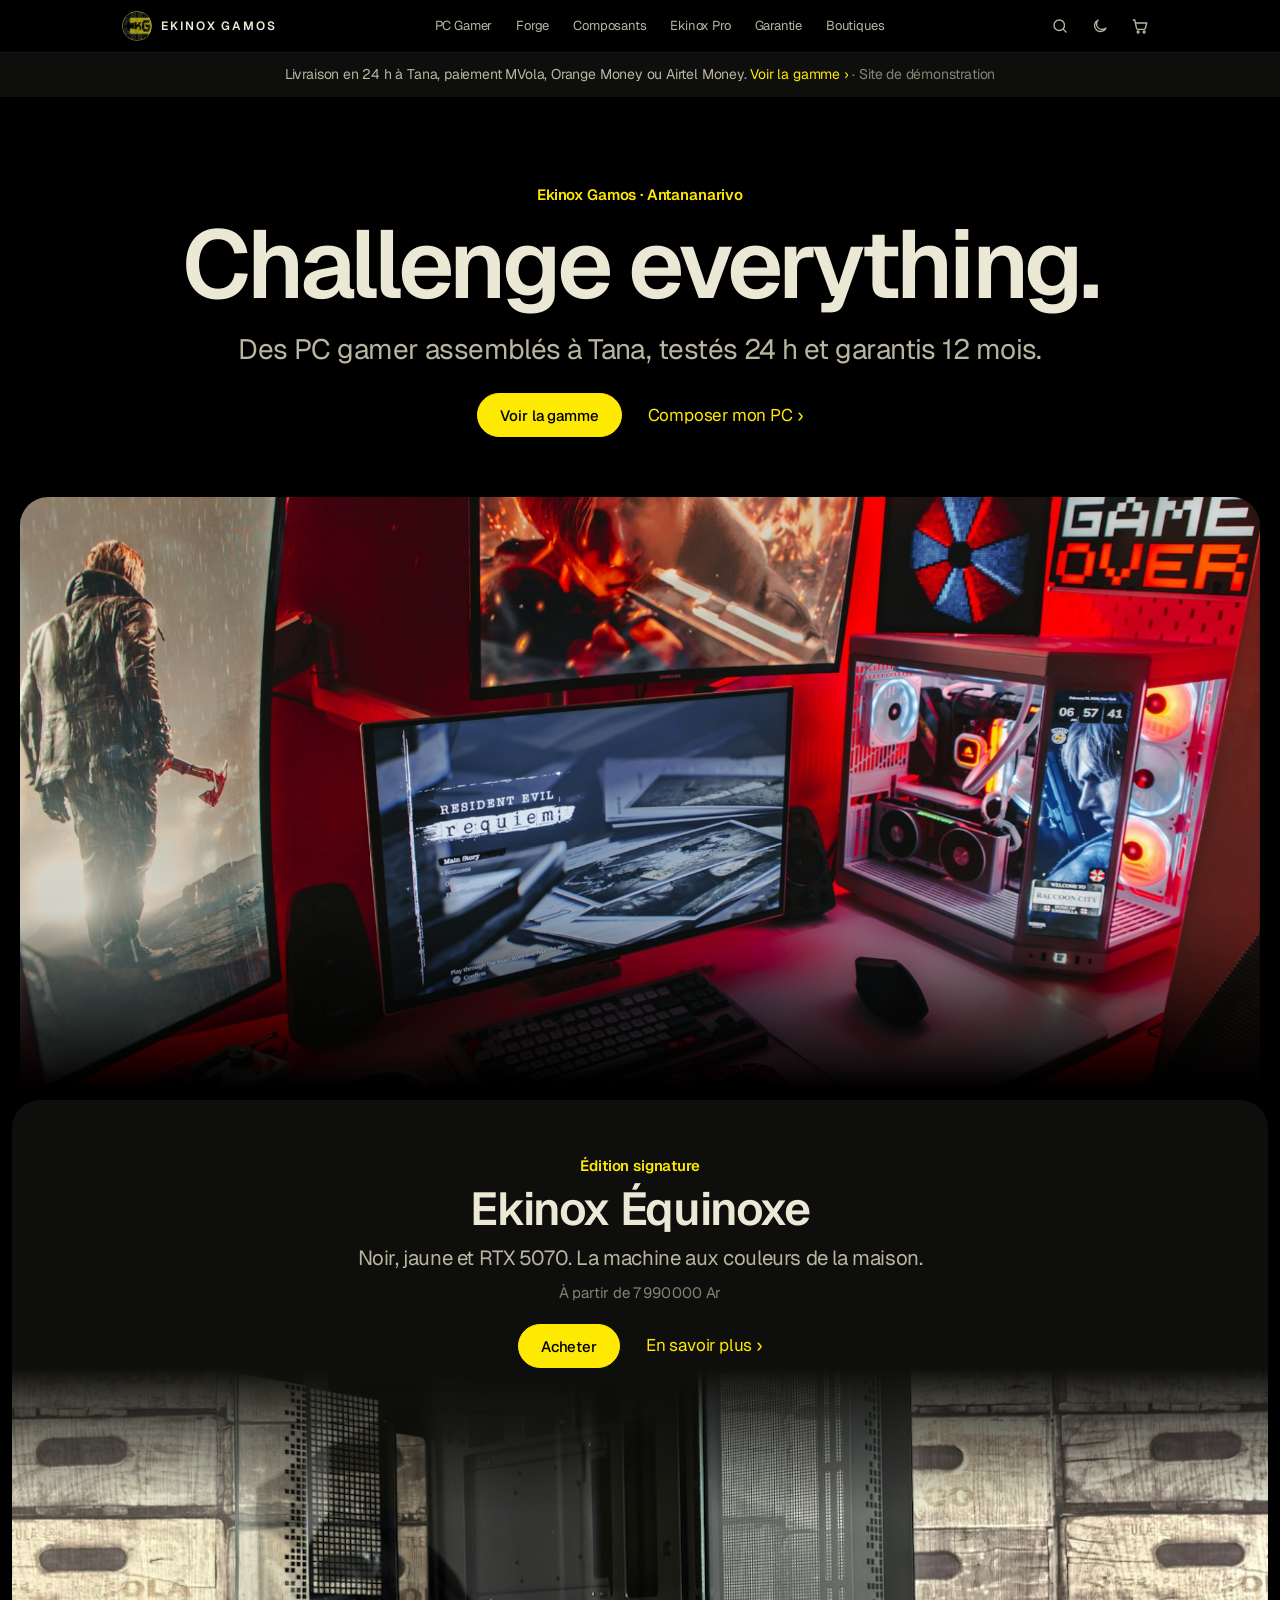
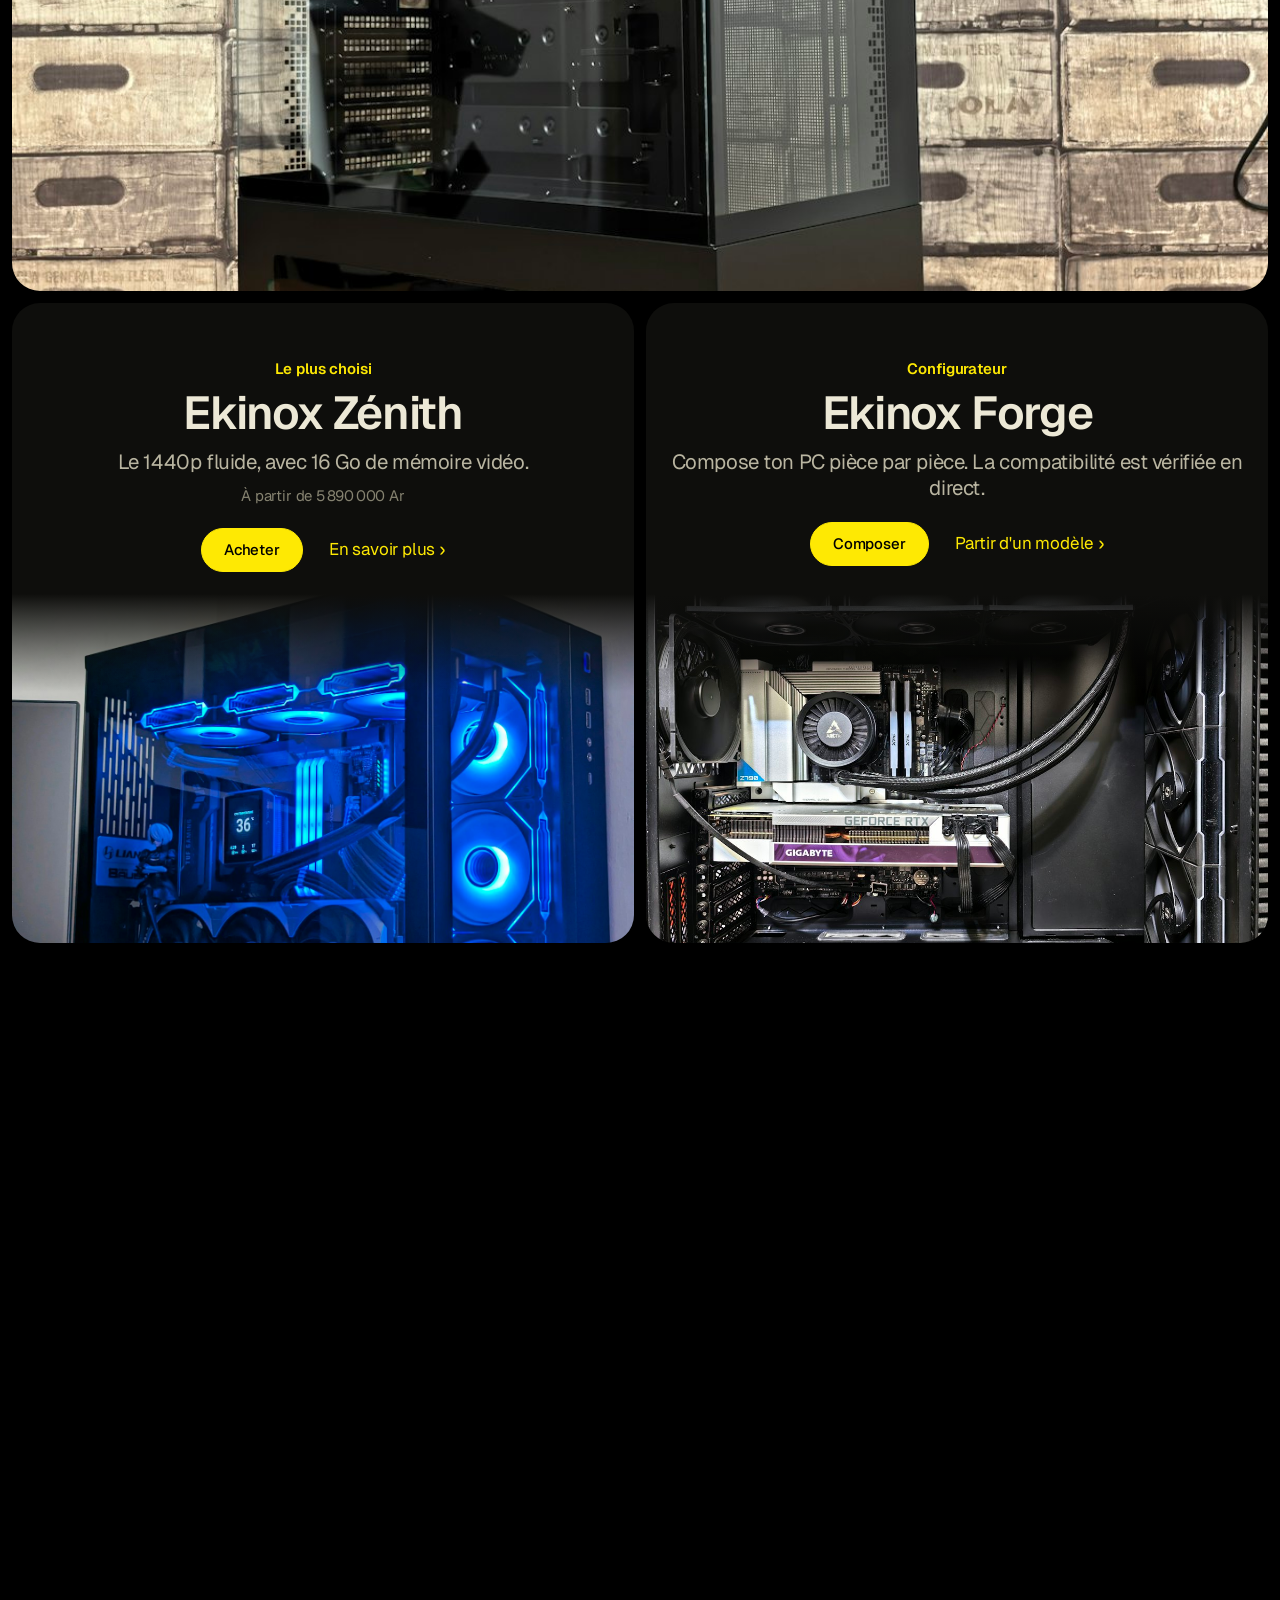
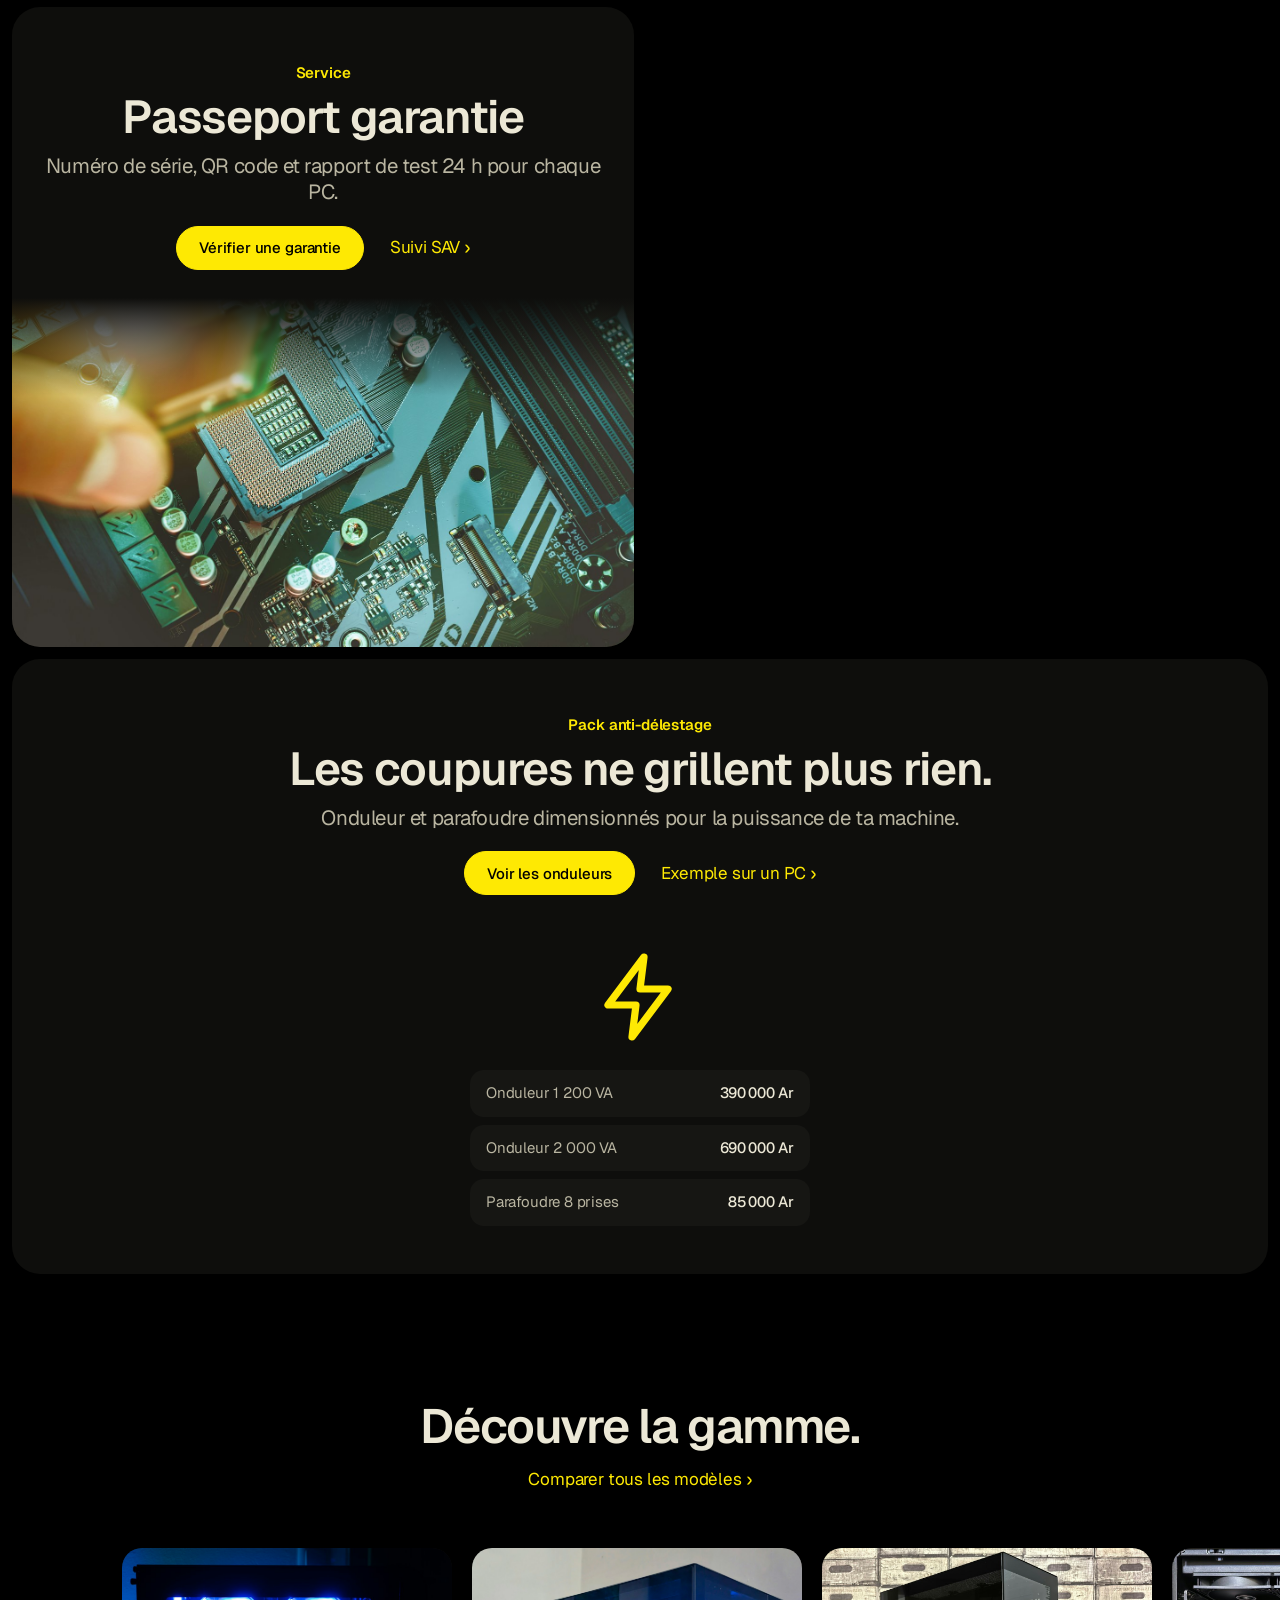
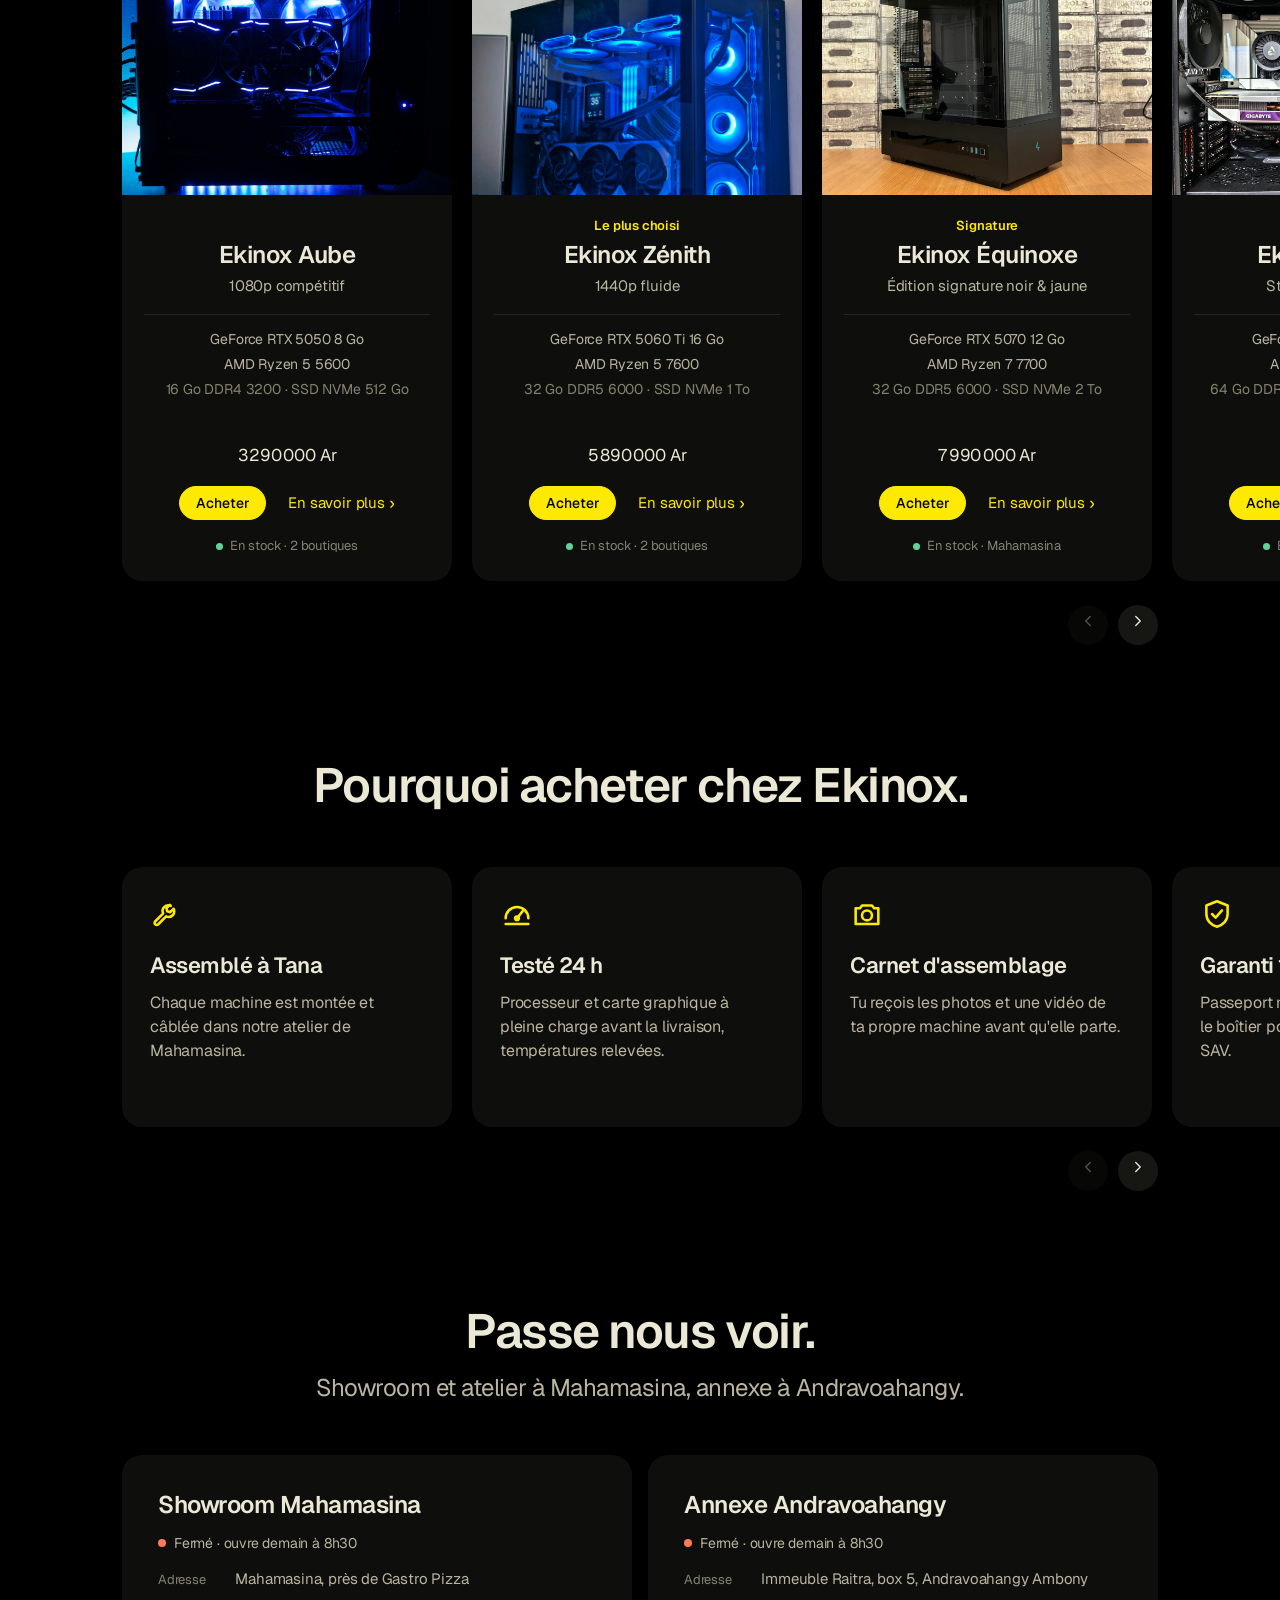
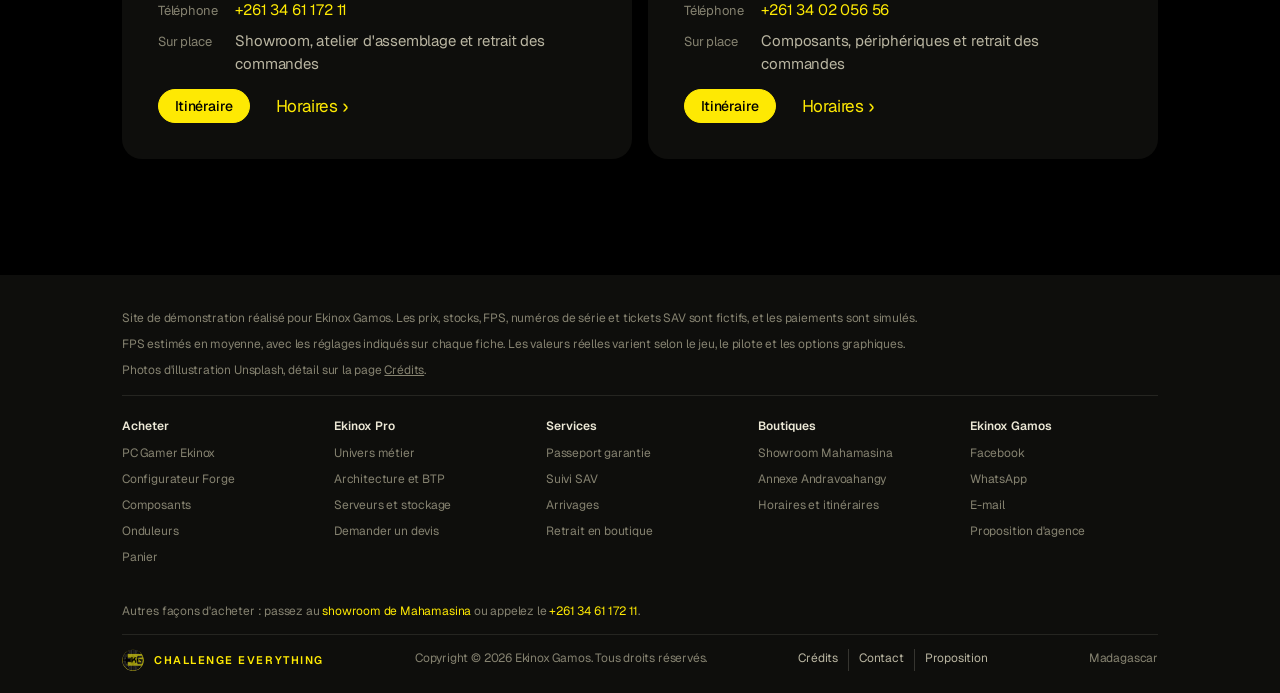
==== commit e328209c: "Nouveau design inspiré des grands sites produits - Mise en page façon grands sites produits : naviga" ====
--- a/index.html
+++ b/index.html
@@ -9,7 +9,7 @@
 <link rel="icon" href="assets/img/logo-ekg.png">
 <link rel="preconnect" href="https://fonts.googleapis.com">
 <link rel="preconnect" href="https://fonts.gstatic.com" crossorigin>
-<link rel="stylesheet" href="https://fonts.googleapis.com/css2?family=Barlow:wght@400;500;600;700&family=JetBrains+Mono:wght@400;500;600;700&family=Orbitron:wght@500;700;800;900&display=swap">
+<link rel="stylesheet" href="https://fonts.googleapis.com/css2?family=Geist:wght@300..800&family=Geist+Mono:wght@400..600&display=swap">
 <link rel="stylesheet" href="assets/css/site.css">
 <script>(function(){var d=document.documentElement,m=null,f=d.getAttribute("data-force");try{m=localStorage.getItem("ekg-mode")}catch(e){}if(f){m=f}else if(m!=="jour"&&m!=="nuit"){var h=(new Date().getUTCHours()+3)%24;m=(h>=6&&h<18)?"jour":"nuit"}d.setAttribute("data-mode",m);if(window.matchMedia&&!matchMedia("(prefers-reduced-motion: reduce)").matches&&"IntersectionObserver"in window)d.classList.add("motion")})();</script>
 </head>
@@ -18,153 +18,108 @@
 <header id="site-header"></header>
 
 <main id="main">
-  <!-- Héros -->
+  <!-- Héros : slogan de la marque -->
   <section class="hero">
-    <div class="hero-media ph"><img src="assets/img/photos/hero-setup.jpg" alt="" fetchpriority="high"></div>
-    <div class="wrap hero-in">
-      <div class="hero-copy">
-        <p class="kicker" data-show-mode="nuit">Challenge everything</p>
-        <p class="kicker" data-show-mode="jour">All you need is here</p>
-        <h1 data-show-mode="nuit">Ton prochain PC, <span class="hl">assemblé à Tana</span>.</h1>
-        <h1 data-show-mode="jour">Équipez vos équipes, <span class="hl">sans surprise</span>.</h1>
-        <p class="lead" data-show-mode="nuit">Choisis ton budget ou ton jeu. On assemble, on teste 24 h, et tu reçois les photos de ta machine avant la livraison.</p>
-        <p class="lead" data-show-mode="jour">Bureautique, architecture, 3D, audio, serveurs : des postes configurés pour votre métier, installés à Tana et garantis 12 mois.</p>
-        <div class="chips" data-show-mode="nuit">
-          <span class="chip-label">Budget</span>
-          <a class="chip" href="gamme.html?budget=3500000">≤ 3,5 M Ar</a>
-          <a class="chip" href="gamme.html?budget=6000000">≤ 6 M Ar</a>
-          <a class="chip" href="gamme.html?budget=10500000">≤ 10,5 M Ar</a>
-          <a class="chip" href="gamme.html">Toute la gamme</a>
-        </div>
-        <div class="chips" data-show-mode="jour">
-          <span class="chip-label">Univers</span>
-          <a class="chip" href="pro.html#bureautique">Bureautique</a>
-          <a class="chip" href="pro.html#archi">Archi &amp; BTP</a>
-          <a class="chip" href="pro.html#creation3d">3D</a>
-          <a class="chip" href="pro.html#audio">Audio</a>
-          <a class="chip" href="pro.html#serveurs">Serveurs</a>
-        </div>
-        <div class="btn-row" data-show-mode="nuit">
-          <a class="btn btn-primary btn-lg" href="configurateur.html">Configurer mon PC</a>
-          <a class="btn btn-lg" href="gamme.html">Voir la gamme</a>
-        </div>
-        <div class="btn-row" data-show-mode="jour">
-          <a class="btn btn-primary btn-lg" href="pro.html#devis">Demander un devis</a>
-          <a class="btn btn-lg" href="pro.html">Espace pro</a>
-        </div>
-      </div>
-      <aside class="hero-card" id="hero-card" aria-label="PC à la une"></aside>
+    <div class="wrap">
+      <p class="eyebrow" data-show-mode="nuit">Ekinox Gamos · Antananarivo</p>
+      <p class="eyebrow" data-show-mode="jour">Ekinox Pro</p>
+      <h1 data-show-mode="nuit">Challenge everything.</h1>
+      <h1 data-show-mode="jour">All you need is here.</h1>
+      <p class="sub" data-show-mode="nuit">Des PC gamer assemblés à Tana, testés 24 h et garantis 12 mois.</p>
+      <p class="sub" data-show-mode="jour">Postes, stations et serveurs pour les entreprises de Tana. Devis sous 24 h ouvrées.</p>
+      <div class="cta-row" data-show-mode="nuit"><a class="btn btn-primary" href="gamme.html">Voir la gamme</a><a class="more" href="configurateur.html">Composer mon PC</a></div>
+      <div class="cta-row" data-show-mode="jour"><a class="btn btn-primary" href="pro.html#devis">Demander un devis</a><a class="more" href="pro.html">Découvrir Ekinox Pro</a></div>
+    </div>
+    <div class="hero-media" data-show-mode="nuit"><img src="assets/img/photos/hero-setup.jpg" alt="Setup gaming avec plusieurs écrans et un PC éclairé" fetchpriority="high"></div>
+    <div class="hero-media" data-show-mode="jour"><img src="assets/img/photos/bureau-office.jpg" alt="Open space équipé de postes de travail" fetchpriority="high"></div>
+  </section>
+
+  <!-- Tuiles produit -->
+  <section class="tiles wrap-wide" aria-label="À la une">
+    <div class="tile tile-full">
+      <p class="eyebrow">Édition signature</p>
+      <h2>Ekinox Équinoxe</h2>
+      <p class="sub">Noir, jaune et RTX 5070. La machine aux couleurs de la maison.</p>
+      <p class="price-from" data-price="equinoxe"></p>
+      <div class="cta-row"><a class="btn btn-primary" href="produit.html?id=equinoxe#acheter">Acheter</a><a class="more" href="produit.html?id=equinoxe">En savoir plus</a></div>
+      <div class="tile-media"><img src="assets/img/photos/pc-glass.jpg" alt="Boîtier PC noir à panneaux vitrés" loading="lazy"></div>
+    </div>
+
+    <div class="tile">
+      <p class="eyebrow">Le plus choisi</p>
+      <h2>Ekinox Zénith</h2>
+      <p class="sub">Le 1440p fluide, avec 16 Go de mémoire vidéo.</p>
+      <p class="price-from" data-price="zenith"></p>
+      <div class="cta-row"><a class="btn btn-primary" href="produit.html?id=zenith#acheter">Acheter</a><a class="more" href="produit.html?id=zenith">En savoir plus</a></div>
+      <div class="tile-media"><img src="assets/img/photos/pc-lianli.jpg" alt="PC gamer vitré avec ventilateurs éclairés" loading="lazy"></div>
+    </div>
+
+    <div class="tile">
+      <p class="eyebrow">Configurateur</p>
+      <h2>Ekinox Forge</h2>
+      <p class="sub">Compose ton PC pièce par pièce. La compatibilité est vérifiée en direct.</p>
+      <div class="cta-row"><a class="btn btn-primary" href="configurateur.html">Composer</a><a class="more" href="gamme.html">Partir d'un modèle</a></div>
+      <div class="tile-media"><img src="assets/img/photos/pc-inside.jpg" alt="Intérieur d'un PC avec carte graphique et watercooling" loading="lazy"></div>
+    </div>
+
+    <div class="tile">
+      <p class="eyebrow">Pour les entreprises</p>
+      <h2>Ekinox Pro</h2>
+      <p class="sub">Bureautique, architecture, 3D, audio et serveurs. Installé sur site à Tana.</p>
+      <div class="cta-row"><a class="btn btn-primary" href="pro.html#devis">Demander un devis</a><a class="more" href="pro.html">En savoir plus</a></div>
+      <div class="tile-media"><img src="assets/img/photos/archi-cad.jpg" alt="Ingénieurs travaillant sur des plans à l'ordinateur" loading="lazy"></div>
+    </div>
+
+    <div class="tile" id="arrivages">
+      <p class="eyebrow">Prochain arrivage · 12 déc.</p>
+      <h2>GeForce RTX 50</h2>
+      <p class="sub">Réserve la tienne avec 20 % d'acompte MVola. Les inscrits sont servis en premier.</p>
+      <div class="cta-row"><button class="btn btn-primary" type="button" id="notify-rtx">Me prévenir</button><a class="more" href="catalogue.html?cat=gpu">Cartes graphiques</a></div>
+      <div class="tile-media"><img src="assets/img/photos/gpu-rtx.jpg" alt="Carte graphique GeForce RTX" loading="lazy"></div>
+    </div>
+
+    <div class="tile">
+      <p class="eyebrow">Service</p>
+      <h2>Passeport garantie</h2>
+      <p class="sub">Numéro de série, QR code et rapport de test 24 h pour chaque PC.</p>
+      <div class="cta-row"><a class="btn btn-primary" href="garantie.html">Vérifier une garantie</a><a class="more" href="garantie.html#sav">Suivi SAV</a></div>
+      <div class="tile-media"><img src="assets/img/photos/atelier-cpu.jpg" alt="Installation d'un processeur sur une carte mère" loading="lazy"></div>
+    </div>
+
+    <div class="tile tile-full">
+      <p class="eyebrow">Pack anti-délestage</p>
+      <h2>Les coupures ne grillent plus rien.</h2>
+      <p class="sub">Onduleur et parafoudre dimensionnés pour la puissance de ta machine.</p>
+      <div class="cta-row"><a class="btn btn-primary" href="catalogue.html?cat=ups">Voir les onduleurs</a><a class="more" href="produit.html?id=zenith#acheter">Exemple sur un PC</a></div>
+      <div class="tile-art"><span data-icon="bolt"></span><div class="mini" id="home-ups"></div></div>
     </div>
   </section>
 
-  <!-- Confiance -->
-  <div class="wrap">
-    <ul class="trust">
-      <li><span data-icon="wrench"></span><div><b>Assemblé à Tana</b><span>Montage et câblage dans notre atelier de Mahamasina</span></div></li>
-      <li><span data-icon="gauge"></span><div><b>Testé 24 h</b><span>Test de charge avant chaque livraison</span></div></li>
-      <li><span data-icon="shield"></span><div><b>Garanti 12 mois</b><span>Passeport garantie avec QR code</span></div></li>
-      <li><span data-icon="truck"></span><div><b>Livré ou retiré</b><span>Tana en 24 h, province par transporteur</span></div></li>
-    </ul>
-  </div>
-
   <!-- Gamme -->
-  <section class="section">
-    <div class="wrap">
-      <div class="section-head">
-        <div>
-          <p class="eyebrow">Gamme Ekinox</p>
-          <h2>Cinq machines, du 1080p à la 4K.</h2>
-          <p class="lead">Des configurations éprouvées, assemblées et testées par notre atelier. Prix en Ariary, stock en temps réel dans nos deux boutiques.</p>
-        </div>
-        <a class="btn" href="gamme.html">Comparer la gamme</a>
-      </div>
-      <div class="pc-grid" id="home-pcs"></div>
+  <section class="section" aria-labelledby="lineup-title">
+    <div class="wrap section-title">
+      <h2 id="lineup-title">Découvre la gamme.</h2>
+      <a class="more" href="gamme.html">Comparer tous les modèles</a>
+    </div>
+    <div data-scroller>
+      <div class="scroller" id="home-pcs"></div>
+      <div class="scroller-nav"><button type="button" data-dir="prev" aria-label="Modèles précédents"><span data-icon="chevL"></span></button><button type="button" data-dir="next" aria-label="Modèles suivants"><span data-icon="chevR"></span></button></div>
     </div>
   </section>
 
-  <!-- Forge -->
-  <section class="band-mode">
-    <div class="wrap promo">
-      <div>
-        <p class="kicker">Ekinox Forge</p>
-        <h2>Compose ton PC pièce par pièce.</h2>
-        <p class="muted">Compatibilité vérifiée en direct : socket, mémoire, puissance d'alimentation, longueur de la carte graphique. Total en Ariary, puis envoi à un conseiller en un message.</p>
-      </div>
-      <a class="btn btn-primary btn-lg" href="configurateur.html">Ouvrir le configurateur</a>
-    </div>
-  </section>
-
-  <!-- Univers pro -->
-  <section class="section">
-    <div class="wrap">
-      <div class="section-head">
-        <div>
-          <p class="eyebrow">Espace pro</p>
-          <h2>Pour chaque métier, la bonne machine.</h2>
-          <p class="lead">Les univers de notre bannière, chacun avec ses configurations, ses logiciels et un devis sous 24 h ouvrées.</p>
-        </div>
-        <a class="btn" href="pro.html">Espace pro</a>
-      </div>
-      <div class="uni-grid" id="home-unis"></div>
-    </div>
-  </section>
-
-  <!-- Atelier -->
-  <section class="section">
-    <div class="wrap split">
-      <div class="split-media ph"><img src="assets/img/photos/atelier-cpu.jpg" alt="Installation d'un processeur sur une carte mère" loading="lazy"></div>
-      <div>
-        <p class="eyebrow">L'atelier de Mahamasina</p>
-        <h2>Chaque PC passe entre nos mains.</h2>
-        <p class="lead" style="margin-top:14px">Le carnet d'assemblage te montre ta propre machine avant qu'elle quitte l'atelier.</p>
-        <ol class="steps">
-          <li><div><b>Assemblage</b><span>Montage des composants et mise à jour du BIOS.</span></div></li>
-          <li><div><b>Câblage soigné</b><span>Câbles gainés et attachés, flux d'air optimisé.</span></div></li>
-          <li><div><b>Test de charge 24 h</b><span>Processeur et carte graphique à pleine charge, températures relevées.</span></div></li>
-          <li><div><b>Photos et vidéo envoyées</b><span>Le carnet d'assemblage arrive sur ton WhatsApp.</span></div></li>
-          <li><div><b>Livraison ou retrait</b><span>Avec le passeport garantie et son QR code.</span></div></li>
-        </ol>
-      </div>
-    </div>
-  </section>
-
-  <!-- Arrivages -->
-  <section class="band-soft">
-    <div class="wrap section" style="padding-block:clamp(40px,6vw,72px)">
-      <div class="section-head" style="margin-bottom:20px">
-        <div>
-          <p class="kicker">Arrivages</p>
-          <h2>Réserve avant que ça parte.</h2>
-          <p class="lead">Inscris-toi sur un arrivage : tu es prévenu en premier et tu peux bloquer ta pièce avec 20 % d'acompte MVola.</p>
-        </div>
-      </div>
-      <div class="arrivals" id="home-arrivals"></div>
-    </div>
-  </section>
-
-  <!-- Anti-délestage -->
-  <section class="section">
-    <div class="wrap split">
-      <div>
-        <p class="eyebrow">Pack anti-délestage</p>
-        <h2>Les coupures ne doivent pas griller ta machine.</h2>
-        <p class="lead" style="margin-top:14px">Chaque PC peut partir avec un onduleur et un parafoudre dimensionnés pour sa puissance. Tu as le temps de sauvegarder, la machine s'éteint proprement.</p>
-        <div class="btn-row" style="margin-top:24px"><a class="btn btn-primary" href="catalogue.html?cat=ups">Voir les onduleurs</a><a class="btn" href="produit.html?id=zenith">Exemple sur un PC</a></div>
-      </div>
-      <div class="part-grid" id="home-ups"></div>
+  <!-- Pourquoi Ekinox -->
+  <section class="section" style="padding-top:0" aria-labelledby="why-title">
+    <div class="wrap section-title"><h2 id="why-title">Pourquoi acheter chez Ekinox.</h2></div>
+    <div data-scroller>
+      <div class="scroller" id="home-why"></div>
+      <div class="scroller-nav"><button type="button" data-dir="prev" aria-label="Précédent"><span data-icon="chevL"></span></button><button type="button" data-dir="next" aria-label="Suivant"><span data-icon="chevR"></span></button></div>
     </div>
   </section>
 
   <!-- Boutiques -->
-  <section class="section">
+  <section class="section" style="padding-top:0" aria-labelledby="shops-title">
     <div class="wrap">
-      <div class="section-head">
-        <div>
-          <p class="eyebrow">Nos boutiques</p>
-          <h2>Passe nous voir.</h2>
-        </div>
-        <a class="btn" href="boutiques.html">Horaires et itinéraires</a>
-      </div>
+      <div class="section-title"><h2 id="shops-title">Passe nous voir.</h2><p class="sub">Showroom et atelier à Mahamasina, annexe à Andravoahangy.</p></div>
       <div class="shop-grid" id="home-shops"></div>
     </div>
   </section>
--- a/assets/css/site.css
+++ b/assets/css/site.css
@@ -1,645 +1,674 @@
 /* ==========================================================================
-   Ekinox Gamos — site de démonstration
-   Charte : noir #000000, jaune #FEE903, olive #969108. Pas de blanc.
-   Direction sobre : fond noir, titres en gris chaud, jaune réservé aux actions
-   principales et aux petits repères. Photos en couleurs naturelles.
-   Mode Nuit (gaming) / Jour (pro) : seul le bandeau supérieur passe en jaune le jour.
+   Ekinox Gamos — site de démonstration, v3
+   Inspiration : structure des grands sites produits (tuiles, titres centrés,
+   boutons pilule, barre produit fixe) et boutiques tech sombres à accent unique.
+   Charte : noir #000000, jaune #FEE903 (accent et liens), olive #969108. Pas de blanc.
+   Police : Geist / Geist Mono.
    ========================================================================== */
 
 :root{
   --bg:#000000;
-  --surface:#0B0B08;
-  --surface-2:#131310;
-  --surface-3:#1B1A15;
-  --ink-strong:#E6E2CC;     /* titres (gris chaud, pas de blanc) */
-  --ink:#CFCBB3;            /* texte courant */
-  --muted:#96927C;
-  --line:#26251D;
-  --line-2:#36352A;
-  --yellow:#FEE903;         /* jaune EKG : actions principales */
-  --yellow-hover:#FFF04D;
+  --tile:#0E0E0C;
+  --tile-2:#161613;
+  --tile-3:#201F1A;
+  --fg:#ECE8D6;            /* titres : gris chaud très clair (pas de blanc) */
+  --fg-2:#B9B5A1;          /* texte */
+  --fg-3:#858270;          /* texte secondaire */
+  --hair:rgba(236,232,214,.10);
+  --hair-2:rgba(236,232,214,.18);
+  --yellow:#FEE903;
+  --yellow-2:#FFF04D;
   --on-yellow:#000000;
-  --olive:#969108;          /* olive EKG : repères discrets */
+  --olive:#969108;
   --ok:#5FD39A;
   --danger:#FF7A59;
 
-  /* Bandeau supérieur : seul élément qui change de couleur selon le mode */
-  --tb-bg:#000000; --tb-fg:#96927C; --tb-strong:#CFCBB3; --tb-line:#26251D;
-  /* Sections « bandeau » : liseré jaune le jour */
-  --band-edge:#26251D;
-
-  --radius:10px;
-  --radius-lg:14px;
-  --shadow:0 24px 48px -28px rgba(0,0,0,.9);
-  --font-display:"Orbitron","Arial Black",system-ui,sans-serif;
-  --font-body:"Barlow",system-ui,-apple-system,"Segoe UI",Roboto,sans-serif;
-  --font-mono:"JetBrains Mono",ui-monospace,SFMono-Regular,Menlo,Consolas,monospace;
+  /* Ruban d'annonce : seul élément qui passe en jaune en mode Jour */
+  --rb-bg:#0E0E0C; --rb-fg:#B9B5A1; --rb-link:#FEE903;
+
+  --r-tile:28px;
+  --r-card:20px;
+  --r-ctl:12px;
+  --nav-h:52px;
+  --ease:cubic-bezier(.25,.1,.25,1);
+  --ease-out:cubic-bezier(.2,.7,.2,1);
+  --font:"Geist",-apple-system,BlinkMacSystemFont,"Segoe UI",Roboto,"Helvetica Neue",sans-serif;
+  --mono:"Geist Mono",ui-monospace,SFMono-Regular,Menlo,Consolas,monospace;
   color-scheme:dark;
 }
-html[data-mode="jour"]{
-  --tb-bg:#FEE903; --tb-fg:#3D3A00; --tb-strong:#000000; --tb-line:#E3D002;
-  --band-edge:#FEE903;
-}
+html[data-mode="jour"]{ --rb-bg:#FEE903; --rb-fg:#1A1800; --rb-link:#000000; }
 html[data-mode="nuit"] [data-show-mode="jour"],
 html[data-mode="jour"] [data-show-mode="nuit"]{display:none!important}
 
 /* ---------- Base ---------- */
 *,*::before,*::after{box-sizing:border-box}
-html{background:var(--bg);scroll-behavior:smooth;-webkit-text-size-adjust:100%}
-body{margin:0;background:var(--bg);color:var(--ink);font-family:var(--font-body);font-size:17px;line-height:1.6;-webkit-font-smoothing:antialiased;min-height:100vh;display:flex;flex-direction:column}
+html{background:var(--bg);scroll-behavior:smooth;-webkit-text-size-adjust:100%;scroll-padding-top:110px}
+body{margin:0;background:var(--bg);color:var(--fg-2);font:400 17px/1.5 var(--font);letter-spacing:-.011em;-webkit-font-smoothing:antialiased;-moz-osx-font-smoothing:grayscale;min-height:100vh;display:flex;flex-direction:column}
 main{flex:1}
 img{max-width:100%;display:block}
 a{color:inherit}
-button{font:inherit;color:inherit}
+button{font:inherit;color:inherit;letter-spacing:inherit}
 [hidden]{display:none!important}
 ::selection{background:var(--yellow);color:var(--on-yellow)}
-:focus-visible{outline:2px solid var(--yellow);outline-offset:3px;border-radius:6px}
-.skip{position:absolute;left:-999px;top:8px;z-index:200;background:var(--yellow);color:var(--on-yellow);padding:10px 14px;border-radius:8px;font-weight:700}
+:focus-visible{outline:2px solid var(--yellow);outline-offset:3px;border-radius:8px}
+.skip{position:absolute;left:-999px;top:8px;z-index:300;background:var(--yellow);color:var(--on-yellow);padding:10px 14px;border-radius:999px;font-weight:600}
 .skip:focus{left:12px}
-.wrap{width:100%;max-width:1200px;margin-inline:auto;padding-left:max(20px, env(safe-area-inset-left, 0px));padding-right:max(20px, env(safe-area-inset-right, 0px))}
-.mono{font-family:var(--font-mono)}
+.wrap{width:100%;max-width:1080px;margin-inline:auto;padding-left:max(22px, env(safe-area-inset-left, 0px));padding-right:max(22px, env(safe-area-inset-right, 0px))}
+.wrap-wide{width:100%;max-width:1440px;margin-inline:auto;padding-left:max(12px, env(safe-area-inset-left, 0px));padding-right:max(12px, env(safe-area-inset-right, 0px))}
+.mono{font-family:var(--mono)}
 .sr-only{position:absolute;width:1px;height:1px;padding:0;margin:-1px;overflow:hidden;clip:rect(0,0,0,0);white-space:nowrap;border:0}
 
-/* ---------- Typo ---------- */
-h1,h2,h3,h4{margin:0;text-wrap:balance;font-family:var(--font-body);color:var(--ink-strong)}
-h1{font-weight:600;font-size:clamp(30px,4.2vw,50px);line-height:1.12;letter-spacing:-.015em}
-h2{font-weight:600;font-size:clamp(23px,2.5vw,30px);line-height:1.2;letter-spacing:-.01em}
-h3{font-weight:600;font-size:19px;line-height:1.3}
-h4{font-weight:600;font-size:17px}
+/* ---------- Typographie ---------- */
+h1,h2,h3,h4{margin:0;color:var(--fg);font-family:var(--font);text-wrap:balance}
+h1{font-weight:600;font-size:clamp(40px,6vw,72px);line-height:1.05;letter-spacing:-.035em}
+h2{font-weight:600;font-size:clamp(30px,4vw,48px);line-height:1.08;letter-spacing:-.03em}
+h3{font-weight:600;font-size:clamp(21px,2vw,24px);line-height:1.17;letter-spacing:-.02em}
+h4{font-weight:600;font-size:17px;letter-spacing:-.01em}
 p{margin:0}
-.kicker,.eyebrow{font:500 12px/1.3 var(--font-mono);letter-spacing:.16em;text-transform:uppercase;color:var(--olive);margin:0 0 14px}
-.lead{font-size:clamp(17px,1.5vw,19px);color:var(--muted);max-width:58ch}
-.muted{color:var(--muted)}
+.eyebrow,.kicker{display:block;font:600 15px/1.3 var(--font);letter-spacing:-.01em;color:var(--yellow);margin:0 0 10px}
+.sub,.lead{font-size:clamp(19px,1.9vw,24px);line-height:1.3;letter-spacing:-.02em;color:var(--fg-2);font-weight:400;max-width:36em}
+.muted{color:var(--fg-3)}
 .hl{color:var(--yellow)}
-.price{font-family:var(--font-mono);font-weight:600;font-variant-numeric:tabular-nums;white-space:nowrap;color:var(--ink-strong);letter-spacing:-.02em}
-.price small{font-size:.7em;font-weight:500;color:var(--muted);letter-spacing:0}
+.price{font-family:var(--font);font-weight:500;font-variant-numeric:tabular-nums;white-space:nowrap;color:var(--fg);letter-spacing:-.01em}
+.price small{font-size:.75em;color:var(--fg-3);font-weight:400}
+.more{display:inline-flex;align-items:center;gap:4px;color:var(--yellow);text-decoration:none;font-size:17px;font-weight:400}
+.more::after{content:"›";font-size:1.15em;line-height:1;transition:transform .25s var(--ease-out)}
+.more:hover{text-decoration:underline;text-underline-offset:3px}
+.more:hover::after{transform:translateX(2px)}
+.note-demo{font:400 12px/1.5 var(--font);color:var(--fg-3)}
 
 /* ---------- Sections ---------- */
-.section{padding-block:clamp(56px,7vw,96px)}
-.section + .section{border-top:1px solid var(--line)}
+.section{padding-block:clamp(64px,9vw,120px)}
+.section-title{text-align:center;margin-bottom:clamp(32px,4vw,52px)}
+.section-title .sub{margin:14px auto 0}
+.section-title .more{margin-top:14px}
 .section-head{display:flex;flex-wrap:wrap;align-items:flex-end;justify-content:space-between;gap:16px 32px;margin-bottom:clamp(26px,3.5vw,40px)}
 .section-head .lead{margin-top:10px}
-.page-head{padding-block:clamp(36px,5vw,60px) clamp(24px,3vw,36px);border-bottom:1px solid var(--line)}
-.page-head .lead{margin-top:12px}
-.crumbs{font:500 12px var(--font-mono);color:var(--muted);margin-bottom:16px;display:flex;flex-wrap:wrap;gap:6px}
+.page-head{padding-block:clamp(56px,8vw,104px) clamp(28px,4vw,48px);text-align:center}
+.page-head .wrap{display:flex;flex-direction:column;align-items:center}
+.page-head .lead{margin:18px auto 0}
+.crumbs{font:400 12px var(--font);color:var(--fg-3);margin-bottom:22px;display:flex;flex-wrap:wrap;justify-content:center;gap:6px}
 .crumbs a{text-decoration:none}
-.crumbs a:hover{color:var(--ink-strong)}
-
-/* Sections bandeau : fond légèrement plus clair, liseré jaune en mode Jour */
-.band-mode{background:var(--surface);border-top:1px solid var(--band-edge);border-bottom:1px solid var(--line);transition:border-color .35s}
-html[data-mode="jour"] .band-mode{border-top-width:2px}
-.band-soft{background:var(--surface);border-block:1px solid var(--line)}
-
-/* ---------- Piste de circuit (repère discret) ---------- */
-.trace{position:relative;height:1px;background:var(--line)}
-.trace::before{content:"";position:absolute;left:0;top:0;width:min(96px,30%);height:1px;background:var(--olive)}
-.trace::after{content:"";position:absolute;left:min(96px,30%);top:-4px;width:9px;height:9px;border-radius:50%;background:var(--bg);border:1.5px solid var(--olive)}
+.crumbs a:hover{color:var(--fg)}
+.band-mode,.band-soft{background:var(--tile)}
+.band-mode h2,.band-soft h2{color:var(--fg)}
+
+/* Repère discret hérité (piste de circuit) */
+.trace{height:1px;background:var(--hair)}
 
 /* ---------- Boutons ---------- */
-.btn{display:inline-flex;align-items:center;justify-content:center;gap:8px;min-height:44px;padding:0 18px;border-radius:9px;border:1px solid var(--line-2);background:transparent;color:var(--ink-strong);font:600 15px/1 var(--font-body);text-decoration:none;cursor:pointer;white-space:nowrap;transition:background-color .2s,border-color .2s,color .2s}
-.btn:hover{border-color:var(--muted);background:var(--surface-2)}
-.btn svg{width:18px;height:18px;flex:none}
+.btn{display:inline-flex;align-items:center;justify-content:center;gap:8px;min-height:44px;padding:0 22px;border-radius:999px;border:1px solid var(--hair-2);background:transparent;color:var(--fg);font:500 15px/1 var(--font);letter-spacing:-.01em;text-decoration:none;cursor:pointer;white-space:nowrap;transition:background-color .25s var(--ease),border-color .25s var(--ease),color .25s var(--ease),transform .25s var(--ease-out)}
+.btn:hover{background:var(--tile-2);border-color:var(--fg-3)}
+.btn svg{width:17px;height:17px;flex:none}
 .btn-primary{background:var(--yellow);border-color:var(--yellow);color:var(--on-yellow)}
-.btn-primary:hover{background:var(--yellow-hover);border-color:var(--yellow-hover);color:var(--on-yellow)}
+.btn-primary:hover{background:var(--yellow-2);border-color:var(--yellow-2);color:var(--on-yellow)}
+.btn-ghost{background:transparent}
 .btn-dark{background:#000;border-color:#000;color:var(--yellow)}
-.btn-ghost{background:transparent}
-.btn-sm{min-height:36px;padding:0 13px;font-size:14px;border-radius:8px}
-.btn-lg{min-height:50px;padding:0 22px;font-size:16px}
+.btn-sm{min-height:34px;padding:0 16px;font-size:14px}
+.btn-lg{min-height:50px;padding:0 28px;font-size:17px}
 .btn-block{width:100%}
-.btn[disabled],.btn[aria-disabled="true"]{opacity:.4;cursor:not-allowed;pointer-events:none}
-.btn-row{display:flex;flex-wrap:wrap;gap:10px}
+.btn[disabled],.btn[aria-disabled="true"]{opacity:.35;cursor:not-allowed;pointer-events:none}
+.btn-row,.cta-row{display:flex;flex-wrap:wrap;gap:14px;align-items:center}
+.cta-row{justify-content:center;gap:12px 26px}
 
 /* ---------- Chips, tags, stock ---------- */
 .chips{display:flex;flex-wrap:wrap;gap:8px;align-items:center}
-.chip{display:inline-flex;align-items:center;gap:6px;min-height:36px;padding:0 14px;border-radius:999px;border:1px solid var(--line-2);font:500 13px/1 var(--font-body);text-decoration:none;color:var(--ink);background:transparent;cursor:pointer;white-space:nowrap;transition:border-color .2s,color .2s}
-.chip:hover{border-color:var(--muted);color:var(--ink-strong)}
-.chip.is-on,.chip[aria-pressed="true"]{border-color:var(--yellow);color:var(--ink-strong);background:var(--surface-2)}
-.chip-label{font:500 11px var(--font-mono);color:var(--muted);text-transform:uppercase;letter-spacing:.12em;margin-right:4px}
-.tag{display:inline-flex;align-items:center;font:500 11px/1 var(--font-mono);padding:5px 8px;border-radius:5px;border:1px solid var(--line-2);white-space:nowrap;color:var(--ink)}
-.tag-y{border-color:var(--yellow);color:var(--yellow);background:rgba(0,0,0,.6)}
-.tag-olive{border-color:var(--olive);color:var(--olive)}
-.stock{display:inline-flex;align-items:center;gap:7px;font:500 12px/1.3 var(--font-mono);color:var(--muted)}
+.chip{display:inline-flex;align-items:center;gap:6px;min-height:36px;padding:0 16px;border-radius:999px;border:1px solid var(--hair-2);font:400 14px/1 var(--font);text-decoration:none;color:var(--fg-2);background:transparent;cursor:pointer;white-space:nowrap;transition:border-color .2s,color .2s,background-color .2s}
+.chip:hover{border-color:var(--fg-3);color:var(--fg)}
+.chip.is-on,.chip[aria-pressed="true"]{border-color:var(--yellow);color:var(--fg);background:var(--tile-2)}
+.chip-label{font:500 12px var(--font);color:var(--fg-3);margin-right:4px}
+.tag{display:inline-flex;align-items:center;font:500 12px/1 var(--font);padding:5px 10px;border-radius:999px;background:var(--tile-3);white-space:nowrap;color:var(--fg-2)}
+.tag-y{background:transparent;color:var(--yellow);padding-inline:0;font-size:13px;font-weight:600}
+.tag-olive{color:var(--olive)}
+.stock{display:inline-flex;align-items:center;gap:7px;font:400 13px/1.3 var(--font);color:var(--fg-3)}
 .stock::before{content:"";width:7px;height:7px;border-radius:50%;background:var(--ok);flex:none}
 .stock.wait::before{background:var(--yellow)}
-.stock.out::before{background:var(--line-2)}
-
-/* ---------- Photos (couleurs naturelles) ---------- */
-.ph{position:relative;overflow:hidden;background:var(--surface-2)}
+.stock.out::before{background:var(--fg-3)}
+
+/* ---------- Photos ---------- */
+.ph{position:relative;overflow:hidden;background:var(--tile-2)}
 .ph img{width:100%;height:100%;object-fit:cover}
 
-/* ---------- En-tête ---------- */
-.topbar{background:var(--tb-bg);color:var(--tb-fg);border-bottom:1px solid var(--tb-line);font:500 12px/1.4 var(--font-mono);transition:background-color .35s,color .35s}
-.topbar-in{display:flex;align-items:center;justify-content:space-between;gap:12px;min-height:32px}
-.topbar b{color:var(--tb-strong);font-weight:600}
-.tb-demo{border:1px solid var(--tb-line);border-radius:999px;padding:1px 9px;color:var(--tb-strong);white-space:nowrap}
-.navbar{position:sticky;top:0;z-index:60;background:rgba(0,0,0,.92);backdrop-filter:blur(10px);border-bottom:1px solid var(--line)}
-.nav-in{display:flex;align-items:center;gap:20px;min-height:66px}
-.logo{display:inline-flex;align-items:center;gap:10px;text-decoration:none;flex:none}
-.logo img{width:38px;height:38px;border-radius:50%;clip-path:circle(49.3%)}
-.logo-word{display:flex;flex-direction:column;line-height:1}
-.logo-word b{font:800 15px/1 var(--font-display);letter-spacing:.12em;color:var(--yellow)}
-.logo-word small{font:600 8px/1 var(--font-display);letter-spacing:.42em;color:var(--muted);margin-top:5px}
-.nav-links{display:flex;align-items:center;gap:2px}
-.nav-links a{text-decoration:none;font-weight:500;font-size:15px;padding:8px 10px;color:var(--ink);border-bottom:2px solid transparent}
-.nav-links a:hover{color:var(--ink-strong)}
-.nav-links a[aria-current="page"]{color:var(--ink-strong);border-bottom-color:var(--yellow)}
-.nav-search{margin-left:auto;display:flex;align-items:center;background:var(--surface-2);border:1px solid var(--line-2);border-radius:9px;min-width:0;flex:0 1 230px}
-.nav-search input{flex:1;min-width:0;background:none;border:0;color:var(--ink-strong);font:500 14px var(--font-body);padding:9px 12px;outline:none}
-.nav-search input::placeholder{color:var(--muted)}
-.nav-search button{background:none;border:0;padding:0 10px;cursor:pointer;color:var(--muted);display:grid;place-items:center;align-self:stretch}
-.nav-search button svg{width:17px;height:17px}
-.nav-search:focus-within{border-color:var(--muted)}
-.mode-btn{display:inline-flex;align-items:center;gap:7px;border:1px solid var(--line-2);background:transparent;color:var(--ink);border-radius:999px;padding:7px 12px;font:500 12px/1 var(--font-mono);cursor:pointer;flex:none}
-.mode-btn svg{width:15px;height:15px;color:var(--olive)}
-.mode-btn:hover{border-color:var(--muted);color:var(--ink-strong)}
-.cart-btn{display:inline-flex;align-items:center;gap:8px;text-decoration:none;border:1px solid var(--line-2);color:var(--ink-strong);border-radius:999px;padding:7px 12px;font:600 14px/1 var(--font-body);flex:none}
-.cart-btn:hover{border-color:var(--muted)}
-.cart-btn svg{width:18px;height:18px}
-.cart-btn b{font:700 11px/1 var(--font-mono);background:var(--yellow);color:var(--on-yellow);border-radius:999px;min-width:20px;height:20px;display:inline-grid;place-items:center;padding:0 6px}
-.cart-btn.bump{animation:bump .4s ease}
-@keyframes bump{50%{transform:scale(1.06)}}
-.burger{display:none;background:none;border:1px solid var(--line-2);border-radius:9px;width:42px;height:42px;place-items:center;cursor:pointer;color:var(--ink-strong);flex:none}
-.burger svg{width:22px;height:22px}
-.drawer{background:var(--bg);border-top:1px solid var(--line);padding-block:12px 20px}
-.drawer nav{display:grid;gap:2px}
-.drawer nav a{text-decoration:none;font-weight:500;font-size:18px;padding:12px 4px;border-bottom:1px solid var(--line);color:var(--ink-strong)}
-.drawer .nav-search{display:flex;margin:4px 0 12px;max-width:none}
-@media (max-width:1180px){.nav-links a{padding:8px 7px;font-size:14px}.nav-search{flex-basis:170px}}
-@media (max-width:1040px){
-  .nav-links,.nav-in>.nav-search{display:none}
-  .burger{display:grid;margin-left:auto}
-  .cart-btn span{display:none}
+/* ---------- Navigation globale ---------- */
+#site-header{position:sticky;top:0;z-index:80}
+.gnav{background:rgba(0,0,0,.78);-webkit-backdrop-filter:saturate(180%) blur(20px);backdrop-filter:saturate(180%) blur(20px);border-bottom:1px solid var(--hair)}
+.gnav-in{display:flex;align-items:center;gap:18px;height:var(--nav-h);max-width:1080px;margin-inline:auto;padding-inline:max(22px, env(safe-area-inset-left, 0px)) max(22px, env(safe-area-inset-right, 0px))}
+.logo{display:inline-flex;align-items:center;gap:9px;text-decoration:none;flex:none;color:var(--fg)}
+.logo img{width:30px;height:30px;border-radius:50%;clip-path:circle(49.3%)}
+.logo span{font:600 12px/1 var(--font);letter-spacing:.16em;text-transform:uppercase}
+.gnav-links{flex:1;display:flex;justify-content:center;gap:4px}
+.gnav-links a{font-size:13px;color:var(--fg-2);text-decoration:none;padding:6px 10px;border-radius:999px;transition:color .2s}
+.gnav-links a:hover{color:var(--fg)}
+.gnav-links a[aria-current="page"]{color:var(--fg)}
+.gnav-links a[aria-current="page"]::after{content:"";display:block;height:1px;background:var(--yellow);margin-top:3px}
+.gnav-tools{display:flex;align-items:center;gap:4px;flex:none}
+.icon-btn{position:relative;display:inline-grid;place-items:center;width:36px;height:36px;border-radius:999px;background:none;border:0;cursor:pointer;color:var(--fg-2);text-decoration:none;transition:color .2s,background-color .2s}
+.icon-btn:hover{color:var(--fg);background:var(--tile-2)}
+.icon-btn svg{width:18px;height:18px}
+.cart-btn b{position:absolute;right:1px;bottom:3px;min-width:16px;height:16px;border-radius:999px;background:var(--yellow);color:var(--on-yellow);font:700 10px/16px var(--font);text-align:center;padding:0 4px}
+.cart-btn b:empty,.cart-btn b[data-zero]{display:none}
+.cart-btn.bump{animation:bump .45s var(--ease-out)}
+@keyframes bump{40%{transform:scale(1.15)}}
+.burger{display:none}
+.gnav-panel{border-top:1px solid var(--hair);background:rgba(0,0,0,.94)}
+.search-panel{padding-block:36px 44px}
+.search-panel form{display:flex;align-items:center;gap:12px;border-bottom:1px solid var(--hair-2);padding-bottom:12px}
+.search-panel svg{width:24px;height:24px;color:var(--fg-3);flex:none}
+.search-panel input{flex:1;min-width:0;background:none;border:0;outline:none;color:var(--fg);font:600 clamp(22px,3vw,30px)/1.2 var(--font);letter-spacing:-.02em}
+.search-panel input::placeholder{color:var(--fg-3)}
+.quick{margin-top:22px}
+.quick p{font-size:12px;color:var(--fg-3);margin-bottom:10px}
+.quick a{display:flex;align-items:center;gap:8px;padding:6px 0;color:var(--fg-2);text-decoration:none;font-size:15px}
+.quick a::before{content:"→";color:var(--fg-3)}
+.quick a:hover{color:var(--fg)}
+.drawer{padding-block:12px 28px}
+.drawer nav{display:grid}
+.drawer nav a{font:600 26px/1.2 var(--font);letter-spacing:-.02em;color:var(--fg);text-decoration:none;padding:10px 0}
+@media (max-width:900px){
+  .gnav-links{display:none}
+  .burger{display:inline-grid}
+  .gnav-tools{margin-left:auto}
 }
-@media (max-width:640px){.tb-pay{display:none}.mode-btn span{display:none}.logo-word small{display:none}.nav-in{gap:10px}}
-@media (max-width:420px){.logo-word{display:none}}
+@media (max-width:420px){.logo span{display:none}}
+
+/* Ruban d'annonce */
+.ribbon{background:var(--rb-bg);color:var(--rb-fg);text-align:center;font-size:14px;line-height:1.4;padding:12px 22px;transition:background-color .4s var(--ease),color .4s var(--ease)}
+.ribbon a{color:var(--rb-link);text-decoration:none}
+.ribbon a:hover{text-decoration:underline}
+.ribbon .demo{opacity:.7}
 
 /* ---------- Pied de page ---------- */
-.site-footer{border-top:1px solid var(--line);background:var(--surface);margin-top:auto}
-.foot-grid{display:grid;grid-template-columns:1.3fr 1fr 1fr 1fr;gap:36px;padding-block:52px 36px}
-.foot-grid h3{font:500 12px var(--font-mono);letter-spacing:.14em;text-transform:uppercase;color:var(--muted);margin-bottom:16px}
-.foot-grid ul{list-style:none;margin:0;padding:0;display:grid;gap:8px;font-size:15px}
-.foot-grid a{text-decoration:none;color:var(--ink)}
-.foot-grid a:hover{color:var(--ink-strong)}
-.foot-brand .logo{margin-bottom:16px}
-.foot-slogan{font:700 12px/1.3 var(--font-display);color:var(--yellow);letter-spacing:.16em;text-transform:uppercase;margin-bottom:12px}
-.foot-brand p{color:var(--muted);font-size:15px;max-width:36ch}
-.foot-pay{display:flex;flex-wrap:wrap;gap:6px;margin-top:16px}
-.foot-shop{display:grid;gap:4px;font-size:15px}
-.foot-shop + .foot-shop{margin-top:14px}
-.foot-shop b{color:var(--ink-strong);font-weight:600}
-.foot-bottom{display:flex;flex-wrap:wrap;justify-content:space-between;gap:10px 24px;padding-block:20px 28px;border-top:1px solid var(--line);font:500 12px/1.6 var(--font-mono);color:var(--muted)}
-.foot-bottom a{color:var(--ink);text-decoration-color:var(--line-2);text-underline-offset:3px}
-@media (max-width:900px){.foot-grid{grid-template-columns:1fr 1fr}}
-@media (max-width:520px){.foot-grid{grid-template-columns:1fr}}
-
-/* ---------- Héros (accueil) ---------- */
-.hero{position:relative;overflow:hidden;border-bottom:1px solid var(--line);min-height:clamp(480px,66vh,640px);display:flex;align-items:stretch}
-.hero-media{position:absolute;inset:-14% 0 0;will-change:transform}
-.hero-media::after{content:"";position:absolute;inset:0;background:linear-gradient(90deg,#000 0%,rgba(0,0,0,.88) 34%,rgba(0,0,0,.45) 68%,rgba(0,0,0,.3) 100%)}
-.hero-in{position:relative;z-index:2;display:grid;grid-template-columns:minmax(0,1.25fr) minmax(0,.75fr);gap:40px;align-items:center;padding-block:clamp(48px,7vw,84px)}
-.hero-copy .lead{margin-top:18px;color:var(--ink)}
-.hero-copy .chips{margin-top:26px}
-.hero-copy .btn-row{margin-top:22px}
-.hero-card{justify-self:end;width:100%;max-width:320px;background:rgba(11,11,8,.9);border:1px solid var(--line-2);border-radius:var(--radius-lg);padding:20px;backdrop-filter:blur(6px);display:flex;flex-direction:column;gap:12px}
-.hero-card .tag-y{align-self:flex-start}
-.hero-card h3{font:700 17px/1.2 var(--font-display);letter-spacing:.08em;color:var(--ink-strong)}
-.hero-card ul{list-style:none;margin:0;padding:12px 0;border-block:1px solid var(--line);display:grid;gap:4px;font:13px/1.5 var(--font-mono);color:var(--muted)}
-.hero-card .price{font-size:21px}
-@media (max-width:900px){
-  .hero-in{grid-template-columns:1fr}
-  .hero-card{justify-self:start}
-  .hero-media::after{background:linear-gradient(180deg,rgba(0,0,0,.55) 0%,rgba(0,0,0,.88) 55%,#000 100%)}
-}
-
-/* ---------- Bande de confiance ---------- */
-.trust{display:grid;grid-template-columns:repeat(4,minmax(0,1fr));border-bottom:1px solid var(--line);margin:0;padding:0}
-.trust li{list-style:none;display:flex;gap:14px;align-items:flex-start;padding:22px 20px;border-left:1px solid var(--line)}
-.trust li:first-child{border-left:0;padding-left:0}
-.trust svg{width:24px;height:24px;color:var(--olive);flex:none;margin-top:2px}
-.trust b{display:block;color:var(--ink-strong);font-size:16px;font-weight:600}
-.trust span{font-size:14px;color:var(--muted)}
-@media (max-width:900px){.trust{grid-template-columns:1fr 1fr}.trust li:nth-child(3){border-left:0;padding-left:0}.trust li:nth-child(n+3){border-top:1px solid var(--line)}}
-@media (max-width:520px){.trust{grid-template-columns:1fr}.trust li{border-left:0;padding-left:0;border-top:1px solid var(--line)}.trust li:first-child{border-top:0}}
+.gfoot{background:var(--tile);color:var(--fg-3);font-size:12px;line-height:1.5;margin-top:auto}
+.gfoot .wrap{padding-block:18px 22px}
+.gfoot-notes{display:grid;gap:8px;padding:16px 0;border-bottom:1px solid var(--hair)}
+.gfoot-cols{display:grid;grid-template-columns:repeat(5,minmax(0,1fr));gap:24px;padding:22px 0}
+.gfoot-cols h3{font:600 12px/1.4 var(--font);letter-spacing:0;color:var(--fg);margin-bottom:10px}
+.gfoot-cols ul{list-style:none;margin:0;padding:0;display:grid;gap:8px}
+.gfoot-cols a{color:var(--fg-3);text-decoration:none}
+.gfoot-cols a:hover{color:var(--fg);text-decoration:underline}
+.gfoot-more{padding:14px 0;border-bottom:1px solid var(--hair)}
+.gfoot-more a{color:var(--yellow);text-decoration:none}
+.gfoot-more a:hover{text-decoration:underline}
+.gfoot-legal{display:flex;flex-wrap:wrap;justify-content:space-between;gap:8px 24px;padding-top:14px}
+.gfoot-legal nav{display:flex;flex-wrap:wrap;gap:6px 0}
+.gfoot-legal nav a{color:var(--fg-2);text-decoration:none;padding:0 10px;border-left:1px solid var(--hair-2)}
+.gfoot-legal nav a:first-child{padding-left:0;border-left:0}
+.gfoot-legal nav a:hover{text-decoration:underline}
+.gfoot-brand{display:flex;align-items:center;gap:10px;color:var(--fg-2)}
+.gfoot-brand img{width:22px;height:22px;border-radius:50%;clip-path:circle(49%)}
+.gfoot-brand b{color:var(--yellow);font-weight:600;letter-spacing:.14em;text-transform:uppercase;font-size:11px}
+@media (max-width:900px){.gfoot-cols{grid-template-columns:repeat(2,minmax(0,1fr))}}
+
+/* ---------- Héros d'accueil ---------- */
+.hero{text-align:center;padding-top:clamp(48px,7vw,88px);overflow:hidden}
+.hero h1{font-size:clamp(46px,8vw,96px);letter-spacing:-.045em}
+.hero .sub{margin:16px auto 0;font-size:clamp(20px,2.2vw,28px)}
+.hero .cta-row{margin-top:26px}
+.hero-media{margin:clamp(36px,5vw,60px) auto 0;max-width:1240px;aspect-ratio:2.1/1;border-radius:var(--r-tile) var(--r-tile) 0 0;overflow:hidden;position:relative}
+.hero-media img{width:100%;height:100%;object-fit:cover}
+.hero-media::after{content:"";position:absolute;inset:auto 0 0;height:30%;background:linear-gradient(0deg,#000,transparent)}
+@media (max-width:700px){.hero-media{aspect-ratio:4/3;border-radius:20px 20px 0 0}}
+
+/* ---------- Tuiles ---------- */
+.tiles{display:grid;grid-template-columns:repeat(2,minmax(0,1fr));gap:12px;padding:12px}
+.tile{position:relative;display:flex;flex-direction:column;align-items:center;text-align:center;background:var(--tile);border-radius:var(--r-tile);overflow:hidden;min-height:clamp(520px,52vw,640px);padding:clamp(40px,5vw,56px) 24px 0;text-decoration:none;color:inherit}
+.tile-full{grid-column:1 / -1;min-height:clamp(560px,48vw,680px)}
+.tile h2{font-size:clamp(32px,3.6vw,48px)}
+.tile .sub{margin:10px auto 0;font-size:clamp(18px,1.6vw,21px)}
+.tile .price-from{margin-top:10px;font-size:15px;color:var(--fg-3)}
+.tile .cta-row{margin-top:20px}
+.tile-media{margin-top:auto;width:calc(100% + 48px);margin-left:-24px;margin-right:-24px;aspect-ratio:16/9;position:relative;overflow:hidden}
+.tile-full .tile-media{aspect-ratio:2.4/1}
+.tile-media img{width:100%;height:100%;object-fit:cover}
+.tile-media::before{content:"";position:absolute;inset:0 0 auto;height:28%;background:linear-gradient(180deg,var(--tile),transparent);z-index:1}
+.tile-art{margin-top:auto;padding-block:32px 48px;display:flex;flex-direction:column;align-items:center;gap:18px;width:100%}
+.tile-art svg{width:96px;height:96px;color:var(--yellow)}
+.tile-art .mini{display:grid;gap:8px;width:min(340px,100%)}
+.tile-art .mini a{display:flex;justify-content:space-between;gap:12px;padding:12px 16px;border-radius:14px;background:var(--tile-2);text-decoration:none;color:var(--fg-2);font-size:15px}
+.tile-art .mini a:hover{background:var(--tile-3);color:var(--fg)}
+@media (max-width:760px){.tiles{grid-template-columns:1fr}.tile-full .tile-media{aspect-ratio:4/3}}
+
+/* ---------- Défileur (gamme, avantages) ---------- */
+.scroller-wrap{position:relative}
+.scroller{display:grid;grid-auto-flow:column;grid-auto-columns:clamp(272px,28vw,330px);gap:20px;overflow-x:auto;scroll-snap-type:x mandatory;scroll-padding-inline:max(22px, calc((100vw - 1080px) / 2 + 22px));padding:4px max(22px, calc((100vw - 1080px) / 2 + 22px)) 24px;scrollbar-width:none}
+.scroller::-webkit-scrollbar{display:none}
+.scroller > *{scroll-snap-align:start}
+.scroller-nav{display:flex;justify-content:flex-end;gap:10px;max-width:1080px;margin:0 auto;padding-inline:22px}
+.scroller-nav button{width:40px;height:40px;border-radius:50%;border:0;background:var(--tile-2);color:var(--fg);cursor:pointer;display:grid;place-items:center;transition:background-color .2s,opacity .2s}
+.scroller-nav button:hover{background:var(--tile-3)}
+.scroller-nav button:disabled{opacity:.35;cursor:default}
+.scroller-nav svg{width:18px;height:18px}
+.why-card{background:var(--tile);border-radius:var(--r-card);padding:30px 28px 34px;min-height:260px;display:flex;flex-direction:column;gap:12px;transition:transform .4s var(--ease-out)}
+.why-card:hover{transform:scale(1.015)}
+.why-card svg{width:34px;height:34px;color:var(--yellow)}
+.why-card h3{font-size:22px;margin-top:10px}
+.why-card p{color:var(--fg-2);font-size:16px}
 
 /* ---------- Cartes PC ---------- */
-.pc-grid{display:grid;grid-template-columns:repeat(auto-fill,minmax(min(100%,250px),1fr));gap:16px}
-.pc-card{position:relative;display:flex;flex-direction:column;background:var(--surface);border:1px solid var(--line);border-radius:var(--radius-lg);overflow:hidden;transition:border-color .25s}
-.pc-card:hover{border-color:var(--line-2)}
-.pc-media{display:block;aspect-ratio:4/3}
-.pc-body{display:flex;flex-direction:column;gap:12px;padding:18px;flex:1}
-.pc-top{display:flex;align-items:center;justify-content:space-between;gap:8px}
-.pc-name{font:700 16px/1.2 var(--font-display);letter-spacing:.1em;color:var(--ink-strong);text-decoration:none}
-.pc-name:hover{color:var(--yellow)}
-.pc-line{color:var(--muted);font-size:15px;margin-top:-6px}
-.pc-specs{list-style:none;margin:0;padding:0;display:grid;gap:3px;font:13px/1.5 var(--font-mono);color:var(--muted)}
-.pc-specs li:nth-child(-n+2){color:var(--ink)}
-.pc-fps{font:500 13px var(--font-mono);color:var(--ink-strong);display:flex;align-items:center;gap:8px}
-.pc-fps i{flex:1;height:4px;border-radius:2px;background:var(--surface-3);overflow:hidden;position:relative}
-.pc-fps i::before{content:"";position:absolute;inset:0 auto 0 0;width:var(--w,0%);background:var(--olive)}
-.pc-foot{margin-top:auto;display:flex;flex-direction:column;gap:6px;padding-top:14px;border-top:1px solid var(--line)}
-.pc-foot .price{font-size:19px}
-.pc-actions{display:grid;grid-template-columns:1fr 1fr;gap:8px}
-.pc-badge{position:absolute;top:12px;left:12px;z-index:3}
+.pc-grid{display:grid;grid-template-columns:repeat(auto-fill,minmax(min(100%,300px),1fr));gap:20px}
+.pc-card{position:relative;display:flex;flex-direction:column;background:var(--tile);border-radius:var(--r-card);overflow:hidden;text-align:center;transition:transform .45s var(--ease-out)}
+.pc-card:hover{transform:translateY(-4px)}
+.pc-media{display:block;aspect-ratio:4/3;overflow:hidden}
+.pc-media .ph{height:100%}
+.pc-media img{transition:transform 1.1s var(--ease-out)}
+.pc-card:hover .pc-media img{transform:scale(1.045)}
+.pc-body{display:flex;flex-direction:column;align-items:center;gap:6px;padding:22px 22px 26px;flex:1}
+.pc-eyebrow{font:600 13px var(--font);color:var(--yellow);min-height:18px}
+.pc-name{font:600 24px/1.15 var(--font);letter-spacing:-.02em;color:var(--fg);text-decoration:none}
+.pc-name:hover{color:var(--fg)}
+.pc-line{color:var(--fg-2);font-size:15px}
+.pc-specs{list-style:none;margin:10px 0 0;padding:14px 0 0;border-top:1px solid var(--hair);display:grid;gap:4px;font-size:14px;color:var(--fg-3);width:100%}
+.pc-specs li:nth-child(-n+2){color:var(--fg-2)}
+.pc-fps{display:flex;align-items:center;gap:10px;width:100%;font-size:13px;color:var(--fg-2);margin-top:6px}
+.pc-fps i{flex:1;height:4px;border-radius:2px;background:var(--tile-3);overflow:hidden;position:relative}
+.pc-fps i::before{content:"";position:absolute;inset:0 auto 0 0;width:var(--w,0%);background:var(--yellow);border-radius:2px}
+.pc-price{margin-top:auto;padding-top:16px;font-size:17px;color:var(--fg)}
+.pc-actions{display:flex;flex-wrap:wrap;align-items:center;justify-content:center;gap:10px 22px;margin-top:12px}
+.pc-actions .more{font-size:15px}
+.pc-card .stock{margin-top:12px}
+.pc-badge{display:none}
 
 /* ---------- Cartes composants ---------- */
-.part-grid{display:grid;grid-template-columns:repeat(auto-fill,minmax(min(100%,230px),1fr));gap:12px}
-.part-card{position:relative;display:flex;flex-direction:column;gap:10px;padding:16px;background:var(--surface);border:1px solid var(--line);border-radius:var(--radius);transition:border-color .2s}
-.part-card:hover{border-color:var(--line-2)}
-.part-ico{width:44px;height:44px;border-radius:9px;background:var(--surface-3);display:grid;place-items:center;color:var(--olive)}
-.part-ico svg{width:24px;height:24px}
-.part-cat{font:500 11px var(--font-mono);color:var(--muted);text-transform:uppercase;letter-spacing:.12em}
-.part-name{font-weight:600;font-size:16px;line-height:1.3;text-decoration:none;color:var(--ink-strong)}
-.part-name:hover{color:var(--yellow)}
-.part-spec{font:12px/1.5 var(--font-mono);color:var(--muted)}
-.part-foot{margin-top:auto;display:flex;align-items:flex-end;justify-content:space-between;gap:10px;padding-top:10px;border-top:1px solid var(--line)}
-.part-foot .price{font-size:16px}
-.part-note{position:absolute;top:14px;right:14px}
-
-/* ---------- Univers pro ---------- */
-.uni-grid{display:grid;grid-template-columns:repeat(3,minmax(0,1fr));gap:14px}
+.part-grid{display:grid;grid-template-columns:repeat(auto-fill,minmax(min(100%,220px),1fr));gap:16px}
+.part-card{position:relative;display:flex;flex-direction:column;background:var(--tile);border-radius:var(--r-card);padding:16px 16px 18px;transition:transform .4s var(--ease-out)}
+.part-card:hover{transform:translateY(-3px)}
+.part-media{display:grid;place-items:center;aspect-ratio:4/3;border-radius:14px;background:var(--tile-2);color:var(--fg-3);margin-bottom:14px;transition:color .3s}
+.part-card:hover .part-media{color:var(--yellow)}
+.part-media svg{width:56px;height:56px}
+.part-eyebrow{font:600 12px var(--font);color:var(--yellow);min-height:16px}
+.part-cat{font:400 12px var(--font);color:var(--fg-3)}
+.part-name{font:600 16px/1.3 var(--font);letter-spacing:-.01em;color:var(--fg);text-decoration:none;margin-top:2px}
+.part-name:hover{text-decoration:underline;text-underline-offset:3px}
+.part-spec{font-size:13px;color:var(--fg-3);margin-top:4px}
+.part-price{font-size:16px;color:var(--fg);margin-top:auto;padding-top:14px}
+.part-foot{display:flex;flex-wrap:wrap;align-items:center;justify-content:space-between;gap:10px;margin-top:10px}
+
+/* ---------- Héritage : univers, atelier, promo, arrivages ---------- */
+.uni-grid{display:grid;grid-template-columns:repeat(3,minmax(0,1fr));gap:16px}
 @media (max-width:900px){.uni-grid{grid-template-columns:1fr 1fr}}
 @media (max-width:560px){.uni-grid{grid-template-columns:1fr}}
-.uni-card{position:relative;display:block;min-height:220px;border-radius:var(--radius-lg);overflow:hidden;text-decoration:none;border:1px solid var(--line)}
+.uni-card{position:relative;display:block;min-height:240px;border-radius:var(--r-card);overflow:hidden;text-decoration:none}
 .uni-card .ph{position:absolute;inset:0}
-.uni-card .ph::after{content:"";position:absolute;inset:0;background:linear-gradient(0deg,rgba(0,0,0,.92) 0%,rgba(0,0,0,.45) 60%,rgba(0,0,0,.15) 100%)}
-.uni-body{position:relative;z-index:2;display:flex;flex-direction:column;justify-content:flex-end;gap:4px;height:100%;min-height:220px;padding:20px}
-.uni-body h3{font-size:18px;color:var(--ink-strong)}
-.uni-body p{font-size:14px;color:var(--ink)}
-.uni-card:hover{border-color:var(--line-2)}
-.uni-card .arrow{position:absolute;top:14px;right:14px;z-index:2;width:34px;height:34px;border-radius:50%;border:1px solid rgba(230,226,204,.5);color:var(--ink-strong);display:grid;place-items:center;background:rgba(0,0,0,.35);transition:border-color .25s,transform .25s}
-.uni-card .arrow svg{width:16px;height:16px}
-.uni-card:hover .arrow{border-color:var(--yellow);transform:translateX(2px)}
-
-/* ---------- Processus atelier ---------- */
+.uni-card .ph::after{content:"";position:absolute;inset:0;background:linear-gradient(0deg,rgba(0,0,0,.9),rgba(0,0,0,.1) 70%)}
+.uni-body{position:relative;z-index:2;display:flex;flex-direction:column;justify-content:flex-end;gap:4px;height:100%;min-height:240px;padding:22px}
+.uni-body h3{color:var(--fg)}
+.uni-body p{font-size:14px}
+.uni-card .arrow{display:none}
 .split{display:grid;grid-template-columns:minmax(0,1fr) minmax(0,1fr);gap:clamp(28px,5vw,64px);align-items:center}
 @media (max-width:860px){.split{grid-template-columns:1fr}}
-.split-media{border-radius:var(--radius-lg);aspect-ratio:4/3;border:1px solid var(--line)}
-.steps{list-style:none;margin:26px 0 0;padding:0;display:grid;gap:0;counter-reset:st}
-.steps li{counter-increment:st;display:grid;grid-template-columns:42px minmax(0,1fr);gap:14px;padding:14px 0;border-top:1px solid var(--line)}
-.steps li::before{content:counter(st);display:grid;place-items:center;width:32px;height:32px;border-radius:50%;border:1px solid var(--line-2);color:var(--ink);font:600 13px var(--font-mono)}
-.steps b{display:block;color:var(--ink-strong);font-weight:600}
-.steps span{color:var(--muted);font-size:15px}
-
-/* ---------- Bandeau promo ---------- */
-.promo{display:grid;grid-template-columns:minmax(0,1fr) auto;gap:24px;align-items:center;padding-block:clamp(32px,4vw,48px)}
+.split-media{border-radius:var(--r-card);aspect-ratio:4/3}
+.steps{list-style:none;margin:24px 0 0;padding:0;display:grid;gap:0;counter-reset:st}
+.steps li{counter-increment:st;display:grid;grid-template-columns:40px minmax(0,1fr);gap:14px;padding:14px 0;border-top:1px solid var(--hair)}
+.steps li::before{content:counter(st);display:grid;place-items:center;width:30px;height:30px;border-radius:50%;background:var(--tile-3);color:var(--fg);font:600 13px var(--font)}
+.steps b{display:block;color:var(--fg);font-weight:600}
+.steps span{color:var(--fg-3);font-size:15px}
+.promo{display:grid;grid-template-columns:minmax(0,1fr) auto;gap:24px;align-items:center;padding-block:clamp(36px,4vw,56px)}
 .promo p{max-width:62ch;margin-top:8px}
 @media (max-width:760px){.promo{grid-template-columns:1fr}}
-
-/* ---------- Arrivages ---------- */
-.arrivals{display:grid;gap:0;border-top:1px solid var(--line)}
-.arrival{display:grid;grid-template-columns:110px minmax(0,1fr) auto;gap:16px;align-items:center;padding:16px 0;border-bottom:1px solid var(--line)}
-.arrival time{font:600 14px var(--font-mono);color:var(--ink-strong)}
-.arrival b{display:block;color:var(--ink-strong);font-weight:600}
-.arrival span{font-size:14px;color:var(--muted)}
+.arrivals{display:grid;border-top:1px solid var(--hair)}
+.arrival{display:grid;grid-template-columns:100px minmax(0,1fr) auto;gap:16px;align-items:center;padding:16px 0;border-bottom:1px solid var(--hair)}
+.arrival time{font-weight:600;color:var(--yellow)}
+.arrival b{display:block;color:var(--fg);font-weight:600}
+.arrival span{font-size:14px;color:var(--fg-3)}
 @media (max-width:560px){.arrival{grid-template-columns:1fr;gap:6px}}
+.trust{display:none}
 
 /* ---------- Boutiques ---------- */
 .shop-grid{display:grid;grid-template-columns:repeat(2,minmax(0,1fr));gap:16px}
 @media (max-width:760px){.shop-grid{grid-template-columns:1fr}}
-.shop-card{background:var(--surface);border:1px solid var(--line);border-radius:var(--radius-lg);padding:clamp(20px,3vw,28px);display:flex;flex-direction:column;gap:14px}
-.shop-card h3{font-size:20px}
-.shop-status{display:inline-flex;align-items:center;gap:8px;font:500 13px var(--font-mono);color:var(--ink)}
+.shop-card{background:var(--tile);border-radius:var(--r-card);padding:clamp(24px,3vw,36px);display:flex;flex-direction:column;gap:14px}
+.shop-status{display:inline-flex;align-items:center;gap:8px;font-size:14px;color:var(--fg-2)}
 .shop-status::before{content:"";width:8px;height:8px;border-radius:50%;background:var(--ok)}
-.shop-status.closed{color:var(--muted)}
 .shop-status.closed::before{background:var(--danger)}
-.shop-meta{display:grid;grid-template-columns:auto minmax(0,1fr);gap:6px 14px;font-size:15px;margin:0}
-.shop-meta dt{font:500 12px/1.9 var(--font-mono);color:var(--muted);text-transform:uppercase;letter-spacing:.08em}
-.shop-meta dd{margin:0}
+.shop-meta{display:grid;grid-template-columns:auto minmax(0,1fr);gap:8px 18px;font-size:15px;margin:0}
+.shop-meta dt{font-size:13px;line-height:1.8;color:var(--fg-3)}
+.shop-meta dd{margin:0;color:var(--fg-2)}
+.shop-meta a{color:var(--yellow);text-decoration:none}
 .hours{width:100%;border-collapse:collapse;font-size:15px}
-.hours td{padding:7px 0;border-bottom:1px solid var(--line)}
-.hours td:last-child{text-align:right;font-family:var(--font-mono);font-size:14px}
-.hours tr.today td{color:var(--ink-strong);font-weight:600}
+.hours td{padding:8px 0;border-bottom:1px solid var(--hair)}
+.hours td:last-child{text-align:right;font-variant-numeric:tabular-nums}
+.hours tr.today td{color:var(--fg);font-weight:600}
 
 /* ---------- Formulaires ---------- */
-.field{display:flex;flex-direction:column;gap:7px;min-width:0}
-.field>label,.field>.label{font-weight:600;font-size:14px;color:var(--ink-strong);display:flex;justify-content:space-between;gap:8px}
-.field output{font:500 13px var(--font-mono);color:var(--ink)}
-.input,.select,.textarea{width:100%;background:var(--surface-2);border:1px solid var(--line-2);border-radius:9px;color:var(--ink-strong);font:500 16px var(--font-body);padding:11px 14px;min-height:46px;transition:border-color .2s}
-.textarea{min-height:120px;resize:vertical}
-.select{appearance:none;background-image:url("data:image/svg+xml,%3Csvg xmlns='http://www.w3.org/2000/svg' viewBox='0 0 24 24' fill='none' stroke='%2396927C' stroke-width='2'%3E%3Cpath d='m6 9 6 6 6-6'/%3E%3C/svg%3E");background-repeat:no-repeat;background-position:right 12px center;background-size:18px;padding-right:40px}
-.input:focus,.select:focus,.textarea:focus{outline:none;border-color:var(--muted)}
-.input::placeholder,.textarea::placeholder{color:#66634F}
-.hint{font-size:13px;color:var(--muted)}
+.field{display:flex;flex-direction:column;gap:8px;min-width:0}
+.field>label,.field>.label{font-weight:500;font-size:14px;color:var(--fg);display:flex;justify-content:space-between;gap:8px}
+.field output{font-weight:400;color:var(--fg-2);font-variant-numeric:tabular-nums}
+.input,.select,.textarea{width:100%;background:var(--tile-2);border:1px solid var(--hair-2);border-radius:var(--r-ctl);color:var(--fg);font:400 17px var(--font);letter-spacing:-.01em;padding:12px 16px;min-height:52px;transition:border-color .2s,box-shadow .2s}
+.textarea{min-height:130px;resize:vertical}
+.select{appearance:none;background-image:url("data:image/svg+xml,%3Csvg xmlns='http://www.w3.org/2000/svg' viewBox='0 0 24 24' fill='none' stroke='%23858270' stroke-width='2'%3E%3Cpath d='m6 9 6 6 6-6'/%3E%3C/svg%3E");background-repeat:no-repeat;background-position:right 14px center;background-size:18px;padding-right:44px}
+.input:focus,.select:focus,.textarea:focus{outline:none;border-color:var(--yellow);box-shadow:0 0 0 3px rgba(254,233,3,.18)}
+.input::placeholder,.textarea::placeholder{color:#5E5C4E}
+.hint{font-size:13px;color:var(--fg-3)}
 .form-grid{display:grid;grid-template-columns:repeat(2,minmax(0,1fr));gap:16px}
 .form-grid .full{grid-column:1/-1}
 @media (max-width:620px){.form-grid{grid-template-columns:1fr}}
-input[type="range"]{accent-color:var(--olive);width:100%}
+input[type="range"]{accent-color:var(--yellow);width:100%}
 input[type="checkbox"],input[type="radio"]{accent-color:var(--yellow)}
-.check{display:flex;gap:10px;align-items:flex-start;cursor:pointer;font-size:15px}
+.check{display:flex;gap:10px;align-items:flex-start;cursor:pointer;font-size:15px;color:var(--fg-2)}
 .check input{width:18px;height:18px;margin-top:3px;flex:none}
 
-/* Cartes d'option (configurateur, livraison, paiement) */
-.opts{display:grid;grid-template-columns:repeat(auto-fill,minmax(min(100%,250px),1fr));gap:10px}
-.opt{position:relative;display:grid;grid-template-columns:auto minmax(0,1fr);gap:4px 12px;padding:14px;border:1px solid var(--line);border-radius:10px;background:var(--surface);cursor:pointer;transition:border-color .2s,background-color .2s}
+/* Options sélectionnables (configurateur, livraison, paiement) */
+.opts{display:grid;grid-template-columns:repeat(auto-fill,minmax(min(100%,260px),1fr));gap:12px}
+.opt{position:relative;display:grid;grid-template-columns:auto minmax(0,1fr);gap:4px 12px;padding:16px 18px;border:1px solid var(--hair-2);border-radius:14px;background:transparent;cursor:pointer;transition:border-color .2s,box-shadow .2s,background-color .2s}
 .opt input{margin:3px 0 0;width:17px;height:17px}
-.opt b{display:block;font-size:15px;line-height:1.3;color:var(--ink-strong);font-weight:600}
-.opt .opt-sub{grid-column:2;font:12px/1.5 var(--font-mono);color:var(--muted)}
-.opt .opt-price{grid-column:2;display:flex;justify-content:space-between;align-items:center;gap:8px;margin-top:4px}
-.opt .opt-price .price{font-size:14px}
-.opt:hover{border-color:var(--line-2)}
-.opt:has(input:checked){border-color:var(--olive);background:var(--surface-2)}
-.opt.is-off{opacity:.42;cursor:not-allowed}
-.opt .why{grid-column:2;font:500 12px var(--font-mono);color:var(--danger)}
+.opt b{display:block;font-size:16px;line-height:1.3;color:var(--fg);font-weight:600;letter-spacing:-.01em}
+.opt .opt-sub{grid-column:2;font-size:13px;line-height:1.45;color:var(--fg-3)}
+.opt .opt-price{grid-column:2;display:flex;justify-content:space-between;align-items:center;gap:8px;margin-top:6px}
+.opt .opt-price .price{font-size:15px}
+.opt:hover{border-color:var(--fg-3)}
+.opt:has(input:checked){border-color:var(--yellow);box-shadow:inset 0 0 0 1px var(--yellow);background:var(--tile)}
+.opt.is-off{opacity:.38;cursor:not-allowed}
+.opt .why{grid-column:2;font-size:12px;color:var(--danger)}
 
 /* ---------- Tableaux ---------- */
-.table-wrap{overflow-x:auto;border:1px solid var(--line);border-radius:var(--radius)}
-.spec-table{width:100%;border-collapse:collapse;font-size:15px}
-.spec-table th,.spec-table td{text-align:left;padding:12px 16px;border-bottom:1px solid var(--line);vertical-align:top}
-.spec-table tr:last-child th,.spec-table tr:last-child td{border-bottom:0}
-.spec-table th{width:34%;font:500 12px/1.8 var(--font-mono);color:var(--muted);text-transform:uppercase;letter-spacing:.06em;background:var(--surface)}
-.spec-table td{font-family:var(--font-mono);font-size:14px;color:var(--ink-strong)}
+.table-wrap{overflow-x:auto}
+.spec-table{width:100%;border-collapse:collapse;font-size:16px}
+.spec-table th,.spec-table td{text-align:left;padding:16px 0;border-top:1px solid var(--hair);vertical-align:top}
+.spec-table th{width:34%;font-weight:600;color:var(--fg);padding-right:24px}
+.spec-table td{color:var(--fg-2)}
 
 /* ---------- Barres FPS ---------- */
-.fps{display:grid;gap:12px}
-.fps-row{display:grid;grid-template-columns:minmax(0,150px) minmax(0,1fr) 64px;gap:14px;align-items:center;font-size:15px}
-.fps-row b{font:600 14px var(--font-mono);color:var(--ink-strong);text-align:right;font-variant-numeric:tabular-nums}
-.fps-track{position:relative;height:8px;border-radius:4px;background:var(--surface-3)}
-.fps-track > i{position:absolute;inset:0 auto 0 0;border-radius:4px;background:var(--olive);width:var(--w)}
-.fps-scale{display:grid;grid-template-columns:minmax(0,150px) minmax(0,1fr) 64px;gap:14px;font:500 11px var(--font-mono);color:var(--muted)}
+.fps{display:grid;gap:16px}
+.fps-row{display:grid;grid-template-columns:minmax(0,170px) minmax(0,1fr) 64px;gap:16px;align-items:center;font-size:15px;color:var(--fg-2)}
+.fps-row b{font-weight:600;color:var(--fg);text-align:right;font-variant-numeric:tabular-nums}
+.fps-track{position:relative;height:10px;border-radius:5px;background:var(--tile-3)}
+.fps-track > i{position:absolute;inset:0 auto 0 0;border-radius:5px;background:var(--yellow);width:var(--w)}
+.fps-scale{display:grid;grid-template-columns:minmax(0,170px) minmax(0,1fr) 64px;gap:16px;font-size:11px;color:var(--fg-3)}
 .fps-scale span{position:relative;height:16px}
 .fps-scale em{position:absolute;top:0;transform:translateX(-50%);font-style:normal;white-space:nowrap}
-.fps-marks{position:absolute;inset:-5px 0;pointer-events:none}
-.fps-marks i{position:absolute;top:0;bottom:0;width:1px;background:var(--line-2)}
-@media (max-width:520px){.fps-row,.fps-scale{grid-template-columns:minmax(0,96px) minmax(0,1fr) 52px;gap:10px;font-size:14px}}
+.fps-marks{position:absolute;inset:-6px 0;pointer-events:none}
+.fps-marks i{position:absolute;top:0;bottom:0;width:1px;background:var(--hair-2)}
+@media (max-width:520px){.fps-row,.fps-scale{grid-template-columns:minmax(0,100px) minmax(0,1fr) 50px;gap:10px;font-size:14px}}
 
 /* ---------- Fiche produit ---------- */
-.product{display:grid;grid-template-columns:minmax(0,1.1fr) minmax(0,.9fr);gap:clamp(24px,4vw,56px);align-items:start;padding-block:clamp(24px,3vw,40px)}
+.localnav{position:sticky;top:var(--nav-h);z-index:70;background:rgba(0,0,0,.78);-webkit-backdrop-filter:saturate(180%) blur(20px);backdrop-filter:saturate(180%) blur(20px);border-bottom:1px solid var(--hair)}
+.localnav-in{display:flex;align-items:center;gap:20px;height:52px}
+.localnav-in > b{font:600 19px/1 var(--font);letter-spacing:-.02em;color:var(--fg);white-space:nowrap}
+.localnav-links{margin-left:auto;display:flex;gap:18px}
+.localnav-links a{font-size:12px;color:var(--fg-2);text-decoration:none}
+.localnav-links a:hover{color:var(--fg)}
+@media (max-width:640px){.localnav-links{display:none}.localnav-in .btn{margin-left:auto}}
+.p-hero{text-align:center;padding-top:clamp(48px,7vw,88px)}
+.p-hero h1{font-size:clamp(48px,8vw,96px);letter-spacing:-.045em}
+.p-hero .sub{margin:14px auto 0}
+.p-hero .price-from{margin-top:16px;color:var(--fg-2);font-size:17px}
+.p-hero .cta-row{margin-top:22px}
+.p-hero-media{margin:clamp(36px,5vw,56px) auto 0;max-width:1080px;aspect-ratio:16/9;border-radius:var(--r-tile);overflow:hidden}
+.p-hl{display:grid;grid-template-columns:repeat(4,minmax(0,1fr));gap:12px}
+@media (max-width:860px){.p-hl{grid-template-columns:repeat(2,minmax(0,1fr))}}
+.hl-card{background:var(--tile);border-radius:var(--r-card);padding:28px 24px;display:flex;flex-direction:column;gap:6px;min-height:170px}
+.hl-card b{font:600 clamp(32px,3.6vw,44px)/1 var(--font);letter-spacing:-.035em;color:var(--fg);font-variant-numeric:tabular-nums}
+.hl-card b em{font-style:normal;color:var(--yellow)}
+.hl-card span{color:var(--fg-2);font-size:15px;margin-top:auto}
+.product{display:grid;grid-template-columns:minmax(0,1.15fr) minmax(0,.85fr);gap:clamp(28px,5vw,64px);align-items:start}
 @media (max-width:900px){.product{grid-template-columns:1fr}}
-.product-media{border-radius:var(--radius-lg);aspect-ratio:4/3;border:1px solid var(--line)}
-.product-media.icon{display:grid;place-items:center;background:var(--surface)}
-.product-media.icon svg{width:28%;height:auto;color:var(--olive)}
-.photo-note{font:500 12px var(--font-mono);color:var(--muted);margin-top:10px}
-.buybox{display:flex;flex-direction:column;gap:16px;position:sticky;top:92px}
-@media (max-width:900px){.buybox{position:static}}
-.buybox h1{font-size:clamp(28px,3.4vw,40px)}
-.buybox .tagline{font-size:17px;color:var(--muted);margin-top:-6px}
-.buybox .price{font-size:28px}
-.stock-list{list-style:none;margin:0;padding:12px 14px;border:1px solid var(--line);border-radius:10px;display:grid;gap:8px;background:var(--surface)}
-.stock-list li{display:flex;justify-content:space-between;gap:12px;font-size:15px}
-.qty{display:inline-flex;align-items:center;border:1px solid var(--line-2);border-radius:9px;overflow:hidden}
-.qty button{width:40px;height:44px;background:none;border:0;cursor:pointer;font-size:18px;color:var(--ink)}
-.qty button:hover{color:var(--ink-strong);background:var(--surface-2)}
-.qty input{width:42px;text-align:center;background:none;border:0;color:var(--ink-strong);font:600 16px var(--font-mono);-moz-appearance:textfield}
+.product-media{border-radius:var(--r-card);aspect-ratio:4/3;position:sticky;top:130px}
+@media (max-width:900px){.product-media{position:static}}
+.product-media.icon{display:grid;place-items:center;background:var(--tile)}
+.product-media.icon svg{width:30%;height:auto;color:var(--fg-3)}
+.photo-note{font-size:12px;color:var(--fg-3);margin-top:12px}
+.buybox{display:flex;flex-direction:column;gap:18px}
+.buybox h2{font-size:clamp(28px,3vw,40px)}
+.buybox .tagline{font-size:17px;color:var(--fg-2)}
+.buybox .price{font-size:24px}
+.stock-list{list-style:none;margin:0;padding:6px 0;border-block:1px solid var(--hair);display:grid}
+.stock-list li{display:flex;justify-content:space-between;gap:12px;font-size:15px;padding:8px 0;color:var(--fg-2)}
+.qty{display:inline-flex;align-items:center;border:1px solid var(--hair-2);border-radius:999px;overflow:hidden}
+.qty button{width:42px;height:44px;background:none;border:0;cursor:pointer;font-size:18px;color:var(--fg-2)}
+.qty button:hover{color:var(--fg)}
+.qty input{width:36px;text-align:center;background:none;border:0;color:var(--fg);font:600 16px var(--font);-moz-appearance:textfield}
 .qty input::-webkit-outer-spin-button,.qty input::-webkit-inner-spin-button{-webkit-appearance:none}
-.addon{display:grid;grid-template-columns:auto minmax(0,1fr) auto;gap:4px 12px;align-items:start;padding:14px;border:1px solid var(--line-2);border-radius:10px;cursor:pointer;background:var(--surface)}
-.addon:has(input:checked){border-color:var(--olive);background:var(--surface-2)}
+.addon{display:grid;grid-template-columns:auto minmax(0,1fr) auto;gap:4px 12px;align-items:start;padding:16px 18px;border:1px solid var(--hair-2);border-radius:14px;cursor:pointer;transition:border-color .2s,box-shadow .2s}
+.addon:hover{border-color:var(--fg-3)}
+.addon:has(input:checked){border-color:var(--yellow);box-shadow:inset 0 0 0 1px var(--yellow)}
 .addon input{width:17px;height:17px;margin-top:3px}
-.addon b{display:block;color:var(--ink-strong);font-weight:600}
-.addon span{font-size:14px;color:var(--muted)}
-.addon .price{font-size:14px}
-.perks{list-style:none;margin:0;padding:0;display:grid;gap:10px}
-.perks li{display:grid;grid-template-columns:22px minmax(0,1fr);gap:10px;font-size:15px}
-.perks svg{width:20px;height:20px;color:var(--olive)}
-.perks b{color:var(--ink-strong);font-weight:600}
+.addon b{display:block;color:var(--fg);font-weight:600}
+.addon span{font-size:14px;color:var(--fg-3)}
+.addon .price{font-size:15px}
+.perks{list-style:none;margin:0;padding:18px 0 0;border-top:1px solid var(--hair);display:grid;gap:14px}
+.perks li{display:grid;grid-template-columns:24px minmax(0,1fr);gap:12px;font-size:15px;color:var(--fg-2)}
+.perks svg{width:22px;height:22px;color:var(--yellow)}
+.perks b{color:var(--fg);font-weight:600}
 .sticky-buy{display:none}
 @media (max-width:900px){
-  .sticky-buy{display:flex;position:fixed;left:0;right:0;bottom:0;z-index:55;gap:10px;align-items:center;justify-content:space-between;background:rgba(0,0,0,.94);border-top:1px solid var(--line-2);padding:10px max(14px, env(safe-area-inset-right, 0px)) calc(10px + env(safe-area-inset-bottom, 0px)) max(14px, env(safe-area-inset-left, 0px));backdrop-filter:blur(8px)}
+  .sticky-buy{display:flex;position:fixed;left:0;right:0;bottom:0;z-index:75;gap:12px;align-items:center;justify-content:space-between;background:rgba(14,14,12,.92);-webkit-backdrop-filter:blur(18px);backdrop-filter:blur(18px);border-top:1px solid var(--hair);padding:10px max(16px, env(safe-area-inset-right, 0px)) calc(10px + env(safe-area-inset-bottom, 0px)) max(16px, env(safe-area-inset-left, 0px))}
   .sticky-buy .price{font-size:17px}
   body.has-sticky{padding-bottom:80px}
 }
-.tabs-block{display:grid;gap:clamp(36px,5vw,56px);padding-bottom:clamp(48px,6vw,80px)}
-
-/* ---------- Filtres de la gamme ---------- */
-.filters{display:grid;grid-template-columns:minmax(0,1.4fr) repeat(3,minmax(0,1fr));gap:16px;align-items:end;padding:20px;background:var(--surface);border:1px solid var(--line);border-radius:var(--radius-lg)}
+.tabs-block{display:grid;gap:clamp(56px,7vw,96px);padding-block:clamp(56px,7vw,96px)}
+.tabs-block > section > h2{margin-bottom:24px}
+
+/* ---------- Gamme : filtres ---------- */
+.filters{display:grid;grid-template-columns:minmax(0,1.4fr) repeat(3,minmax(0,1fr));gap:16px;align-items:end;padding:24px;background:var(--tile);border-radius:var(--r-card)}
 @media (max-width:900px){.filters{grid-template-columns:1fr 1fr}}
 @media (max-width:520px){.filters{grid-template-columns:1fr}}
 
 /* ---------- Catalogue ---------- */
-.cat-layout{display:grid;grid-template-columns:240px minmax(0,1fr);gap:32px;padding-block:32px 72px;align-items:start}
+.cat-layout{display:grid;grid-template-columns:220px minmax(0,1fr);gap:40px;padding-block:24px 96px;align-items:start}
 @media (max-width:900px){.cat-layout{grid-template-columns:1fr}}
-.cat-side{position:sticky;top:90px;display:flex;flex-direction:column;gap:22px}
+.cat-side{position:sticky;top:76px;display:flex;flex-direction:column;gap:24px}
 @media (max-width:900px){.cat-side{position:static}}
-.cat-list{list-style:none;margin:0;padding:0;display:grid;gap:1px}
-.cat-list button{width:100%;display:flex;align-items:center;justify-content:space-between;gap:8px;background:none;border:0;border-left:2px solid transparent;border-radius:0 7px 7px 0;padding:8px 10px;cursor:pointer;font:500 15px var(--font-body);color:var(--ink);text-align:left}
-.cat-list button:hover{background:var(--surface-2);color:var(--ink-strong)}
-.cat-list button[aria-pressed="true"]{background:var(--surface-2);color:var(--ink-strong);border-left-color:var(--yellow)}
-.cat-list button span{font:500 12px var(--font-mono);color:var(--muted)}
+.cat-list{list-style:none;margin:0;padding:0;display:grid;gap:2px}
+.cat-list button{width:100%;display:flex;align-items:center;justify-content:space-between;gap:8px;background:none;border:0;border-radius:10px;padding:8px 12px;cursor:pointer;font:400 15px var(--font);color:var(--fg-2);text-align:left;transition:background-color .2s,color .2s}
+.cat-list button:hover{color:var(--fg);background:var(--tile)}
+.cat-list button[aria-pressed="true"]{background:var(--tile-2);color:var(--fg);font-weight:600}
+.cat-list button span{font-size:12px;color:var(--fg-3);font-weight:400}
 @media (max-width:900px){
-  .cat-list{display:flex;overflow-x:auto;gap:6px;padding-bottom:6px}
-  .cat-list button{white-space:nowrap;border:1px solid var(--line-2);border-radius:999px;padding:7px 14px}
+  .cat-list{display:flex;overflow-x:auto;gap:8px;padding-bottom:6px}
+  .cat-list button{white-space:nowrap;border:1px solid var(--hair-2);border-radius:999px;padding:8px 16px}
   .cat-list button[aria-pressed="true"]{border-color:var(--yellow)}
 }
-.cat-tools{display:flex;flex-wrap:wrap;gap:12px;align-items:center;margin-bottom:18px}
+.cat-tools{display:flex;flex-wrap:wrap;gap:12px;align-items:center;margin-bottom:22px}
 .cat-tools .search-big{flex:1 1 280px;position:relative}
-.cat-tools .search-big svg{position:absolute;left:14px;top:50%;transform:translateY(-50%);width:18px;height:18px;color:var(--muted)}
-.cat-tools .search-big .input{padding-left:42px}
-.cat-tools .select{width:auto;min-width:200px}
-.cat-banner{border-radius:var(--radius-lg);overflow:hidden;position:relative;min-height:140px;margin-bottom:20px;border:1px solid var(--line)}
+.cat-tools .search-big svg{position:absolute;left:16px;top:50%;transform:translateY(-50%);width:18px;height:18px;color:var(--fg-3)}
+.cat-tools .search-big .input{padding-left:44px;border-radius:999px}
+.cat-tools .select{width:auto;min-width:190px;border-radius:999px}
+.cat-banner{border-radius:var(--r-card);overflow:hidden;position:relative;min-height:170px;margin-bottom:24px}
 .cat-banner .ph{position:absolute;inset:0}
-.cat-banner .ph::after{content:"";position:absolute;inset:0;background:linear-gradient(90deg,rgba(0,0,0,.92) 0%,rgba(0,0,0,.6) 55%,rgba(0,0,0,.25) 100%)}
-.cat-banner-in{position:relative;z-index:2;padding:24px;display:flex;flex-direction:column;justify-content:center;min-height:140px;gap:4px}
-.cat-banner h2{font-size:clamp(20px,2.2vw,26px)}
-.empty{border:1px dashed var(--line-2);border-radius:var(--radius-lg);padding:40px 24px;text-align:center;display:grid;gap:12px;justify-items:center;color:var(--muted)}
-.empty svg{width:36px;height:36px;color:var(--olive)}
-.empty b{color:var(--ink-strong);font-size:18px;font-weight:600}
+.cat-banner .ph::after{content:"";position:absolute;inset:0;background:linear-gradient(90deg,rgba(0,0,0,.9) 0%,rgba(0,0,0,.55) 55%,rgba(0,0,0,.15) 100%)}
+.cat-banner-in{position:relative;z-index:2;padding:28px;display:flex;flex-direction:column;justify-content:center;min-height:170px;gap:4px}
+.cat-banner .eyebrow{margin-bottom:4px}
+.empty{background:var(--tile);border-radius:var(--r-card);padding:48px 24px;text-align:center;display:grid;gap:12px;justify-items:center;color:var(--fg-3)}
+.empty svg{width:40px;height:40px;color:var(--fg-3)}
+.empty b{color:var(--fg);font-size:21px;font-weight:600;letter-spacing:-.02em}
 
 /* ---------- Configurateur ---------- */
-.forge-start{display:grid;grid-template-columns:minmax(0,1.2fr) minmax(0,1fr) minmax(0,1fr) auto;gap:16px;align-items:end;padding:20px;background:var(--surface);border:1px solid var(--line);border-radius:var(--radius-lg)}
+.forge-start{display:grid;grid-template-columns:minmax(0,1.2fr) minmax(0,1fr) minmax(0,1fr) auto;gap:16px;align-items:end;padding:24px;background:var(--tile);border-radius:var(--r-card)}
 @media (max-width:900px){.forge-start{grid-template-columns:1fr 1fr}}
 @media (max-width:560px){.forge-start{grid-template-columns:1fr}}
-.forge{display:grid;grid-template-columns:minmax(0,1fr) 350px;gap:32px;align-items:start;padding-block:28px 80px}
+.forge{display:grid;grid-template-columns:minmax(0,1fr) 340px;gap:40px;align-items:start;padding-block:40px 96px}
 @media (max-width:1000px){.forge{grid-template-columns:1fr}}
-.forge-steps{display:grid;gap:34px}
-.forge-step h2{display:flex;align-items:center;gap:12px;font-size:clamp(18px,1.8vw,21px);margin-bottom:12px}
-.forge-step h2 .n{display:inline-grid;place-items:center;width:30px;height:30px;border-radius:50%;border:1px solid var(--line-2);font:600 13px var(--font-mono);color:var(--ink);flex:none}
-.forge-step.done h2 .n{border-color:var(--olive);color:var(--olive)}
-.forge-step .step-note{font-size:14px;color:var(--muted);margin:-4px 0 14px}
-.summary{position:sticky;top:90px;background:var(--surface);border:1px solid var(--line-2);border-radius:var(--radius-lg);padding:20px;display:flex;flex-direction:column;gap:14px}
+.forge-steps{display:grid;gap:48px}
+.forge-step h2{display:flex;align-items:baseline;gap:12px;font-size:clamp(24px,2.6vw,32px);margin-bottom:8px}
+.forge-step h2 .n{font:600 15px var(--font);color:var(--fg-3);letter-spacing:0}
+.forge-step.done h2 .n{color:var(--yellow)}
+.forge-step .step-note{font-size:15px;color:var(--fg-3);margin:0 0 18px}
+.summary{position:sticky;top:76px;background:var(--tile);border-radius:var(--r-card);padding:24px;display:flex;flex-direction:column;gap:16px}
 @media (max-width:1000px){.summary{position:static}}
-.summary h2{font-size:18px}
-.sum-list{list-style:none;margin:0;padding:0;display:grid;gap:0}
-.sum-list li{display:grid;grid-template-columns:minmax(0,1fr) auto;gap:2px 10px;padding:9px 0;border-bottom:1px solid var(--line);font-size:14px}
-.sum-list li small{grid-column:1;font:500 11px var(--font-mono);color:var(--muted);text-transform:uppercase;letter-spacing:.08em}
-.sum-list li span{grid-column:1;color:var(--ink)}
-.sum-list li .price{grid-column:2;grid-row:1 / span 2;align-self:center;font-size:13px}
-.sum-list li.empty-pick span{color:var(--muted);font-style:italic}
-.sum-total{display:flex;justify-content:space-between;align-items:baseline;gap:10px;font-weight:600;color:var(--ink-strong)}
-.sum-total .price{font-size:24px}
-.meter{display:grid;gap:6px;font-size:14px}
-.meter-bar{height:6px;border-radius:3px;background:var(--surface-3);overflow:hidden}
-.meter-bar i{display:block;height:100%;background:var(--olive);width:var(--w,0%);transition:width .3s}
+.summary h2{font-size:24px}
+.sum-list{list-style:none;margin:0;padding:0;display:grid}
+.sum-list li{display:grid;grid-template-columns:minmax(0,1fr) auto;gap:2px 12px;padding:10px 0;border-bottom:1px solid var(--hair);font-size:14px}
+.sum-list li small{grid-column:1;font-size:12px;color:var(--fg-3)}
+.sum-list li span{grid-column:1;color:var(--fg-2)}
+.sum-list li .price{grid-column:2;grid-row:1 / span 2;align-self:center;font-size:14px}
+.sum-list li.empty-pick span{color:var(--fg-3);font-style:italic}
+.sum-total{display:flex;justify-content:space-between;align-items:baseline;gap:10px;font-weight:600;color:var(--fg)}
+.sum-total .price{font-size:26px;font-weight:600}
+.meter{display:grid;gap:8px;font-size:14px;color:var(--fg-2)}
+.meter-bar{height:6px;border-radius:3px;background:var(--tile-3);overflow:hidden}
+.meter-bar i{display:block;height:100%;background:var(--yellow);width:var(--w,0%);border-radius:3px;transition:width .5s var(--ease-out)}
 .meter-bar.bad i{background:var(--danger)}
 .issues{list-style:none;margin:0;padding:0;display:grid;gap:8px}
-.issues li{display:grid;grid-template-columns:18px minmax(0,1fr);gap:8px;font-size:14px;line-height:1.45}
-.issues li::before{content:"!";display:grid;place-items:center;width:18px;height:18px;border-radius:50%;background:var(--danger);color:#000;font:700 11px var(--font-mono);margin-top:1px}
+.issues li{display:grid;grid-template-columns:18px minmax(0,1fr);gap:8px;font-size:14px;line-height:1.45;color:var(--fg-2)}
+.issues li::before{content:"!";display:grid;place-items:center;width:18px;height:18px;border-radius:50%;background:var(--danger);color:#000;font:700 11px var(--font);margin-top:1px}
 .issues li.ok::before{content:"✓";background:var(--ok)}
 
 /* ---------- Panier ---------- */
-.cart-layout{display:grid;grid-template-columns:minmax(0,1fr) 390px;gap:32px;align-items:start;padding-block:32px 80px}
+.cart-layout{display:grid;grid-template-columns:minmax(0,1fr) 380px;gap:40px;align-items:start;padding-block:24px 96px}
 @media (max-width:1000px){.cart-layout{grid-template-columns:1fr}}
-.cart-lines{display:grid;gap:12px}
-.cart-line{display:grid;grid-template-columns:92px minmax(0,1fr) auto;gap:16px;align-items:start;padding:14px;background:var(--surface);border:1px solid var(--line);border-radius:var(--radius)}
-.cart-thumb{width:92px;aspect-ratio:1;border-radius:8px}
-.cart-thumb.icon{display:grid;place-items:center;background:var(--surface-3);color:var(--olive)}
-.cart-thumb.icon svg{width:38px;height:38px}
-.cart-info{display:grid;gap:6px;min-width:0}
-.cart-info a{font-weight:600;text-decoration:none;color:var(--ink-strong)}
+.cart-lines{display:grid;gap:0;border-top:1px solid var(--hair)}
+.cart-line{display:grid;grid-template-columns:120px minmax(0,1fr) auto;gap:22px;align-items:start;padding:26px 0;border-bottom:1px solid var(--hair)}
+.cart-thumb{width:120px;aspect-ratio:1;border-radius:16px}
+.cart-thumb.icon{display:grid;place-items:center;background:var(--tile);color:var(--fg-3)}
+.cart-thumb.icon svg{width:44px;height:44px}
+.cart-info{display:grid;gap:8px;min-width:0}
+.cart-info a{font:600 21px/1.2 var(--font);letter-spacing:-.02em;text-decoration:none;color:var(--fg)}
 .cart-info a:hover{color:var(--yellow)}
-.cart-info ul{list-style:none;margin:0;padding:0;font:12px/1.6 var(--font-mono);color:var(--muted)}
+.cart-info ul{list-style:none;margin:0;padding:0;font-size:13px;line-height:1.6;color:var(--fg-3)}
 .cart-side{display:grid;gap:12px;justify-items:end}
-.cart-side .price{font-size:16px}
-.link-btn{background:none;border:0;padding:0;font:500 13px var(--font-mono);color:var(--muted);cursor:pointer;text-decoration:underline;text-underline-offset:3px}
-.link-btn:hover{color:var(--danger)}
-@media (max-width:620px){.cart-line{grid-template-columns:64px minmax(0,1fr)}.cart-thumb{width:64px}.cart-side{grid-column:1/-1;grid-auto-flow:column;justify-content:space-between;align-items:center}}
-.checkout{position:sticky;top:90px;display:flex;flex-direction:column;gap:18px;background:var(--surface);border:1px solid var(--line-2);border-radius:var(--radius-lg);padding:20px}
+.cart-side .price{font-size:19px}
+.link-btn{background:none;border:0;padding:0;font:400 14px var(--font);color:var(--yellow);cursor:pointer}
+.link-btn:hover{text-decoration:underline}
+@media (max-width:620px){.cart-line{grid-template-columns:72px minmax(0,1fr)}.cart-thumb{width:72px}.cart-side{grid-column:1/-1;grid-auto-flow:column;justify-content:space-between;align-items:center}}
+.checkout{position:sticky;top:76px;display:flex;flex-direction:column;gap:22px;background:var(--tile);border-radius:var(--r-card);padding:24px}
 @media (max-width:1000px){.checkout{position:static}}
-.checkout h2{font-size:18px}
+.checkout h2{font-size:24px}
 .checkout fieldset{border:0;margin:0;padding:0;display:grid;gap:8px}
-.checkout legend{font-weight:600;font-size:15px;margin-bottom:8px;color:var(--ink-strong)}
+.checkout legend{font-weight:600;font-size:16px;margin-bottom:10px;color:var(--fg)}
 .checkout .opts{grid-template-columns:1fr}
-.totals{display:grid;gap:6px;font-size:15px;padding-top:14px;border-top:1px solid var(--line)}
+.totals{display:grid;gap:8px;font-size:15px;padding-top:16px;border-top:1px solid var(--hair)}
 .totals div{display:flex;justify-content:space-between;gap:12px}
-.totals .grand{font-size:17px;font-weight:600;color:var(--ink-strong);padding-top:8px;border-top:1px solid var(--line);margin-top:4px}
-.totals .grand .price{font-size:22px}
-.upsell{display:grid;grid-template-columns:auto minmax(0,1fr) auto;gap:14px;align-items:center;padding:16px;border-radius:var(--radius);margin-top:4px;background:var(--surface-2);border:1px solid var(--olive)}
-.upsell svg{width:26px;height:26px;color:var(--olive)}
-.upsell b{color:var(--ink-strong);font-weight:600}
+.totals .grand{font-size:19px;font-weight:600;color:var(--fg);padding-top:12px;border-top:1px solid var(--hair);margin-top:4px}
+.totals .grand .price{font-size:24px;font-weight:600}
+.upsell{display:grid;grid-template-columns:auto minmax(0,1fr) auto;gap:16px;align-items:center;padding:18px 20px;border-radius:var(--r-card);margin-top:20px;background:var(--tile)}
+.upsell svg{width:28px;height:28px;color:var(--yellow)}
+.upsell b{color:var(--fg);font-weight:600}
 
 /* ---------- Pro ---------- */
-.pro-hero{padding-block:clamp(44px,6vw,80px)}
-.pro-hero-in{display:grid;grid-template-columns:minmax(0,1.2fr) minmax(0,.8fr);gap:40px;align-items:center}
-@media (max-width:900px){.pro-hero-in{grid-template-columns:1fr}}
-.pro-perks{display:grid;grid-template-columns:1fr 1fr;gap:10px}
-.pro-perks div{border:1px solid var(--line-2);border-radius:10px;padding:14px;display:grid;gap:2px;background:var(--bg)}
-.pro-perks b{font-size:15px;color:var(--ink-strong);font-weight:600}
-.pro-perks span{font-size:14px;color:var(--muted)}
-.uni-section{display:grid;grid-template-columns:minmax(0,.9fr) minmax(0,1.1fr);gap:clamp(24px,4vw,56px);align-items:center;padding-block:clamp(40px,6vw,64px);border-top:1px solid var(--line);scroll-margin-top:90px}
+.pro-hero{padding-block:clamp(56px,8vw,104px);text-align:center}
+.pro-hero-in{display:grid;gap:44px;justify-items:center}
+.pro-hero-in > div:first-child{display:flex;flex-direction:column;align-items:center}
+.pro-hero h1{font-size:clamp(46px,7vw,84px);letter-spacing:-.04em}
+.pro-hero .lead{margin:16px auto 0}
+.pro-hero .btn-row{justify-content:center}
+.pro-perks{display:grid;grid-template-columns:repeat(3,minmax(0,1fr));gap:12px;width:100%;text-align:left}
+@media (max-width:760px){.pro-perks{grid-template-columns:1fr 1fr}}
+.pro-perks div{background:var(--bg);border-radius:16px;padding:18px;display:grid;gap:4px}
+.pro-perks b{font-size:16px;color:var(--fg);font-weight:600}
+.pro-perks span{font-size:14px;color:var(--fg-3)}
+.uni-section{display:grid;grid-template-columns:minmax(0,1fr) minmax(0,1fr);gap:clamp(28px,5vw,64px);align-items:center;padding-block:clamp(48px,6vw,80px);border-top:1px solid var(--hair)}
 .uni-section:nth-of-type(even) .uni-photo{order:2}
 @media (max-width:860px){.uni-section{grid-template-columns:1fr}.uni-section:nth-of-type(even) .uni-photo{order:0}}
-.uni-photo{border-radius:var(--radius-lg);aspect-ratio:3/2;border:1px solid var(--line)}
-.uni-text{display:flex;flex-direction:column;gap:14px}
+.uni-photo{border-radius:var(--r-card);aspect-ratio:4/3}
+.uni-text{display:flex;flex-direction:column;gap:16px}
+.uni-text .eyebrow{margin:0}
 .uni-text .soft{display:flex;flex-wrap:wrap;gap:6px}
-.uni-config{background:var(--surface);border:1px solid var(--line);border-radius:var(--radius);padding:16px;display:grid;gap:10px}
-.uni-config b{color:var(--ink-strong);font-weight:600}
-.uni-config ul{list-style:none;margin:0;padding:0;font:13px/1.6 var(--font-mono);color:var(--muted)}
+.uni-config{background:var(--tile);border-radius:16px;padding:18px 20px;display:grid;gap:10px}
+.uni-config b{color:var(--fg);font-weight:600}
+.uni-config ul{list-style:none;margin:0;padding:0;font-size:14px;line-height:1.7;color:var(--fg-3)}
 .uni-config .row{display:flex;justify-content:space-between;align-items:center;gap:12px;flex-wrap:wrap}
-.toggle{display:inline-flex;border:1px solid var(--line-2);border-radius:999px;padding:3px}
-.toggle button{border:0;background:none;padding:7px 14px;border-radius:999px;font:500 13px var(--font-mono);cursor:pointer;color:var(--muted)}
-.toggle button[aria-pressed="true"]{background:var(--surface-3);color:var(--ink-strong)}
+.toggle{display:inline-flex;background:var(--tile-2);border-radius:999px;padding:3px}
+.toggle button{border:0;background:none;padding:8px 16px;border-radius:999px;font:500 13px var(--font);cursor:pointer;color:var(--fg-3);transition:background-color .25s,color .25s}
+.toggle button[aria-pressed="true"]{background:var(--tile-3);color:var(--fg)}
 
 /* ---------- Garantie ---------- */
 .lookup{display:flex;flex-wrap:wrap;gap:10px;align-items:stretch}
-.lookup .input{flex:1 1 260px;font-family:var(--font-mono);text-transform:uppercase;letter-spacing:.04em}
-.passport{display:grid;grid-template-columns:minmax(0,1fr) 210px;gap:24px;background:var(--surface);border:1px solid var(--line-2);border-radius:var(--radius-lg);padding:clamp(20px,3vw,28px);margin-top:24px}
+.lookup .input{flex:1 1 260px;text-transform:uppercase;letter-spacing:.02em;border-radius:999px}
+.passport{display:grid;grid-template-columns:minmax(0,1fr) 220px;gap:28px;background:var(--tile);border-radius:var(--r-card);padding:clamp(24px,3vw,36px);margin-top:20px}
 @media (max-width:760px){.passport{grid-template-columns:1fr}}
 .passport-head{display:flex;flex-wrap:wrap;gap:10px;align-items:center;justify-content:space-between}
-.passport h2{font-size:clamp(20px,2.2vw,24px)}
-.qr-box{background:var(--ink);border-radius:12px;padding:14px;display:grid;justify-items:center;gap:8px;align-self:start}
+.passport h2{font-size:clamp(26px,3vw,36px)}
+.qr-box{background:var(--fg);border-radius:18px;padding:16px;display:grid;justify-items:center;gap:10px;align-self:start}
 .qr-box canvas,.qr-box img{width:100%!important;height:auto!important;max-width:180px;image-rendering:pixelated}
-.qr-box small{font:500 11px var(--font-mono);color:#000;text-align:center}
-.warranty-bar{height:6px;border-radius:3px;background:var(--surface-3);overflow:hidden}
-.warranty-bar i{display:block;height:100%;background:var(--olive);width:var(--w)}
+.qr-box small{font-size:11px;color:#000;text-align:center}
+.warranty-bar{height:6px;border-radius:3px;background:var(--tile-3);overflow:hidden}
+.warranty-bar i{display:block;height:100%;background:var(--yellow);width:var(--w);border-radius:3px}
 .warranty-bar.expired i{background:var(--danger)}
-.timeline{list-style:none;margin:0;padding:0;display:grid;gap:0}
+.timeline{list-style:none;margin:0;padding:0;display:grid}
 .timeline li{display:grid;grid-template-columns:26px minmax(0,1fr);gap:12px;padding-bottom:18px;position:relative}
-.timeline li::before{content:"";width:14px;height:14px;border-radius:50%;border:1.5px solid var(--line-2);background:var(--bg);margin-top:5px;z-index:1}
-.timeline li::after{content:"";position:absolute;left:6px;top:21px;bottom:0;width:1.5px;background:var(--line-2)}
+.timeline li::before{content:"";width:12px;height:12px;border-radius:50%;border:1.5px solid var(--hair-2);background:var(--bg);margin-top:6px;z-index:1}
+.timeline li::after{content:"";position:absolute;left:5px;top:22px;bottom:0;width:1.5px;background:var(--hair-2)}
 .timeline li:last-child::after{display:none}
-.timeline li.done::before{background:var(--olive);border-color:var(--olive)}
-.timeline li.done::after{background:var(--olive)}
-.timeline li.current::before{border-color:var(--yellow)}
-.timeline b{display:block;color:var(--ink-strong);font-weight:600}
-.timeline span{font-size:14px;color:var(--muted)}
+.timeline li.done::before{background:var(--yellow);border-color:var(--yellow)}
+.timeline li.done::after{background:rgba(254,233,3,.4)}
+.timeline li.current::before{border-color:var(--yellow);box-shadow:0 0 0 4px rgba(254,233,3,.15)}
+.timeline b{display:block;color:var(--fg);font-weight:600}
+.timeline span{font-size:14px;color:var(--fg-3)}
 .cards-2{display:grid;grid-template-columns:repeat(2,minmax(0,1fr));gap:16px}
 @media (max-width:860px){.cards-2{grid-template-columns:1fr}}
-.panel{background:var(--surface);border:1px solid var(--line);border-radius:var(--radius-lg);padding:clamp(20px,3vw,28px);display:flex;flex-direction:column;gap:16px}
-.panel h2{font-size:clamp(18px,1.8vw,21px)}
-.demo-hint{font:500 13px var(--font-mono);color:var(--muted)}
-.demo-hint button{font:500 13px var(--font-mono);background:none;border:0;border-bottom:1px dashed var(--muted);color:var(--ink-strong);cursor:pointer;padding:0}
-.demo-hint button:hover{color:var(--yellow);border-bottom-color:var(--yellow)}
+.panel{background:var(--tile);border-radius:var(--r-card);padding:clamp(24px,3vw,36px);display:flex;flex-direction:column;gap:18px}
+.panel h2{font-size:clamp(22px,2.2vw,28px)}
+.demo-hint{font-size:13px;color:var(--fg-3)}
+.demo-hint button{font:400 13px var(--font);background:none;border:0;color:var(--yellow);cursor:pointer;padding:0}
+.demo-hint button:hover{text-decoration:underline}
 
 /* ---------- Toast & modale ---------- */
-.toasts{position:fixed;left:50%;bottom:calc(20px + env(safe-area-inset-bottom, 0px));transform:translateX(-50%);z-index:100;display:grid;gap:8px;width:min(440px,calc(100% - 28px))}
+.toasts{position:fixed;left:50%;bottom:calc(22px + env(safe-area-inset-bottom, 0px));transform:translateX(-50%);z-index:200;display:grid;gap:8px;width:min(440px,calc(100% - 28px))}
 body.has-sticky .toasts{bottom:calc(92px + env(safe-area-inset-bottom, 0px))}
-.toast{display:flex;align-items:center;justify-content:space-between;gap:14px;background:var(--surface-3);color:var(--ink-strong);border:1px solid var(--line-2);border-left:3px solid var(--yellow);border-radius:10px;padding:12px 14px 12px 16px;font-weight:500;box-shadow:var(--shadow);animation:toast-in .3s ease}
-.toast a{color:var(--yellow);font:600 13px var(--font-mono);white-space:nowrap}
-@keyframes toast-in{from{opacity:0;transform:translateY(8px)}}
-dialog.modal{border:1px solid var(--line-2);border-radius:var(--radius-lg);background:var(--surface);color:var(--ink);padding:0;width:min(520px,calc(100% - 28px));box-shadow:var(--shadow)}
-dialog.modal::backdrop{background:rgba(0,0,0,.75)}
-.modal-in{padding:clamp(20px,4vw,32px);display:grid;gap:16px}
-.modal-in h2{font-size:20px}
-.ref{font:600 17px var(--font-mono);color:var(--ink-strong);letter-spacing:.04em}
-.recap{border:1px solid var(--line);border-radius:10px;padding:14px;display:grid;gap:6px;font-size:15px}
+.toast{display:flex;align-items:center;justify-content:space-between;gap:14px;background:rgba(32,31,26,.94);-webkit-backdrop-filter:blur(16px);backdrop-filter:blur(16px);color:var(--fg);border-radius:16px;padding:14px 18px;font-size:15px;box-shadow:0 20px 40px -20px rgba(0,0,0,.9);animation:toast-in .4s var(--ease-out)}
+.toast a{color:var(--yellow);text-decoration:none;white-space:nowrap;font-size:14px}
+@keyframes toast-in{from{opacity:0;transform:translateY(10px) scale(.98)}}
+dialog.modal{border:0;border-radius:24px;background:var(--tile);color:var(--fg-2);padding:0;width:min(520px,calc(100% - 28px));box-shadow:0 40px 80px -30px rgba(0,0,0,1)}
+dialog.modal::backdrop{background:rgba(0,0,0,.7);-webkit-backdrop-filter:blur(6px);backdrop-filter:blur(6px)}
+dialog.modal[open]{animation:modal-in .4s var(--ease-out)}
+@keyframes modal-in{from{opacity:0;transform:translateY(16px) scale(.98)}}
+.modal-in{padding:clamp(24px,4vw,36px);display:grid;gap:18px}
+.modal-in h2{font-size:26px}
+.ref{font:600 18px var(--mono);color:var(--yellow);letter-spacing:.02em}
+.recap{background:var(--tile-2);border-radius:14px;padding:16px;display:grid;gap:8px;font-size:15px}
 .recap div{display:flex;justify-content:space-between;gap:12px}
-.recap span{color:var(--muted)}
-.recap b{color:var(--ink-strong);font-weight:600}
+.recap span{color:var(--fg-3)}
+.recap b{color:var(--fg);font-weight:600}
 
 /* ---------- Divers ---------- */
-.note-demo{font:500 12px/1.6 var(--font-mono);color:var(--muted)}
-.grid-2{display:grid;grid-template-columns:repeat(2,minmax(0,1fr));gap:clamp(24px,4vw,48px)}
+.grid-2{display:grid;grid-template-columns:repeat(2,minmax(0,1fr));gap:clamp(28px,5vw,56px)}
 @media (max-width:860px){.grid-2{grid-template-columns:1fr}}
 .list-pads{list-style:none;margin:0;padding:0;display:grid;gap:12px}
-.list-pads li{position:relative;padding-left:22px}
-.list-pads li::before{content:"";position:absolute;left:0;top:.55em;width:8px;height:8px;border-radius:50%;border:1.5px solid var(--olive)}
+.list-pads li{position:relative;padding-left:22px;color:var(--fg-2)}
+.list-pads li::before{content:"";position:absolute;left:0;top:.6em;width:7px;height:7px;border-radius:50%;background:var(--yellow)}
 .credits{display:grid;gap:10px}
-.credit{display:grid;grid-template-columns:120px minmax(0,1fr);gap:16px;align-items:center;padding:12px;border:1px solid var(--line);border-radius:10px;background:var(--surface)}
-.credit .ph{aspect-ratio:3/2;border-radius:6px}
-.credit b{color:var(--ink-strong);font-weight:600}
-.credit a{color:var(--ink);text-decoration-color:var(--line-2);text-underline-offset:3px}
+.credit{display:grid;grid-template-columns:120px minmax(0,1fr);gap:16px;align-items:center;padding:12px;border-radius:16px;background:var(--tile)}
+.credit .ph{aspect-ratio:3/2;border-radius:10px}
+.credit b{color:var(--fg);font-weight:600}
+.credit a{color:var(--yellow);text-decoration:none}
 @media (max-width:520px){.credit{grid-template-columns:84px minmax(0,1fr)}}
 
 /* ==========================================================================
-   Motion design — sobre et lent. Classe .motion posée dans le <head>
-   uniquement si le visiteur n'a pas demandé à réduire les animations.
+   Motion design — classe .motion posée dans le <head> sauf si le visiteur
+   a demandé à réduire les animations.
    ========================================================================== */
-:root{--ease:cubic-bezier(.2,.7,.2,1)}
-
-/* Fondu entre les pages (navigateurs compatibles), l'en-tête reste en place */
 @view-transition{navigation:auto}
-::view-transition-old(root),::view-transition-new(root){animation-duration:.28s}
-.topbar{view-transition-name:topbar}
-.navbar{view-transition-name:navbar}
-
-@keyframes rise{from{opacity:0;transform:translateY(16px)}to{opacity:1;transform:none}}
-@keyframes settle{from{transform:scale(1.07)}to{transform:scale(1)}}
+::view-transition-old(root),::view-transition-new(root){animation-duration:.3s}
+.gnav{view-transition-name:gnav}
+
+@keyframes rise{from{opacity:0;transform:translateY(24px)}to{opacity:1;transform:none}}
+@keyframes rise-sm{from{opacity:0;transform:translateY(10px)}to{opacity:1;transform:none}}
 @keyframes grow-x{from{transform:scaleX(0)}to{transform:scaleX(1)}}
-@keyframes spin-in{from{opacity:0;transform:rotate(-60deg)}to{opacity:1;transform:none}}
-
-/* Contenu qui change avec le mode Jour/Nuit : il réapparaît en douceur */
-.motion [data-show-mode]{animation:rise .55s var(--ease) both}
-
-/* Entrée du héros : texte en cascade, carte puis photo qui se pose */
-.motion .hero-copy > *{animation:rise .8s var(--ease) both}
-.motion .hero-copy > :nth-child(3),.motion .hero-copy > :nth-child(4){animation-delay:.08s}
-.motion .hero-copy > :nth-child(5),.motion .hero-copy > :nth-child(6){animation-delay:.16s}
-.motion .hero-copy > :nth-child(7),.motion .hero-copy > :nth-child(8){animation-delay:.24s}
-.motion .hero-copy > :nth-child(9),.motion .hero-copy > :nth-child(10){animation-delay:.32s}
-.motion .hero-card{animation:rise .9s .38s var(--ease) both}
-.motion .hero-media img{animation:settle 2.2s var(--ease) both}
-
-/* Apparitions : visibles d'emblée dans l'écran, au défilement ensuite */
-.motion .rise{animation:rise .7s var(--ease) both;animation-delay:var(--d,0ms)}
-.motion .reveal{opacity:0;transform:translateY(18px);transition:opacity .8s var(--ease),transform .8s var(--ease);transition-delay:var(--d,0ms)}
+@keyframes spin-in{from{opacity:0;transform:rotate(-90deg) scale(.6)}to{opacity:1;transform:none}}
+@keyframes unveil{from{opacity:0;transform:scale(1.08)}to{opacity:1;transform:none}}
+
+/* Contenu qui change avec le mode Jour/Nuit */
+.motion [data-show-mode]{animation:rise-sm .6s var(--ease-out) both}
+
+/* Héros : titre, sous-titre et boutons en cascade, puis l'image se dévoile */
+.motion .hero > .wrap > *,.motion .p-hero > .wrap > *{animation:rise 1s var(--ease-out) both}
+.motion .hero > .wrap > :nth-child(2),.motion .p-hero > .wrap > :nth-child(2){animation-delay:.08s}
+.motion .hero > .wrap > :nth-child(3),.motion .p-hero > .wrap > :nth-child(3){animation-delay:.16s}
+.motion .hero > .wrap > :nth-child(4),.motion .p-hero > .wrap > :nth-child(4){animation-delay:.24s}
+.motion .hero > .wrap > :nth-child(5),.motion .p-hero > .wrap > :nth-child(5){animation-delay:.32s}
+.motion .hero > .wrap > :nth-child(n+6),.motion .p-hero > .wrap > :nth-child(n+6){animation-delay:.4s}
+.motion .hero-media img,.motion .p-hero-media img{animation:unveil 1.6s .25s var(--ease-out) both}
+
+/* Apparitions au défilement */
+.motion .rise{animation:rise .9s var(--ease-out) both;animation-delay:var(--d,0ms)}
+.motion .reveal{opacity:0;transform:translateY(28px);transition:opacity 1s var(--ease-out),transform 1s var(--ease-out);transition-delay:var(--d,0ms)}
 .motion .reveal.in{opacity:1;transform:none}
 
+/* Images de tuiles : légère avancée liée au défilement (navigateurs compatibles) */
+@supports (animation-timeline: view()){
+  @keyframes tile-zoom{from{transform:scale(1.12)}to{transform:scale(1)}}
+  .motion .tile-media img,.motion .split-media img,.motion .uni-photo img{animation:tile-zoom linear both;animation-timeline:view();animation-range:entry 0% cover 55%}
+}
+
 /* Barres qui se remplissent */
-.fps-track > i{transform-origin:left;transition:transform 1.1s var(--ease) .15s}
+.fps-track > i{transform-origin:left;transition:transform 1.2s var(--ease-out) .15s}
 .motion .fps-row.reveal .fps-track > i{transform:scaleX(0)}
 .motion .fps-row.reveal.in .fps-track > i{transform:scaleX(1)}
-.motion .pc-fps i::before,.motion .warranty-bar i{transform-origin:left;animation:grow-x 1.1s .2s var(--ease) both}
+.motion .pc-fps i::before,.motion .warranty-bar i{transform-origin:left;animation:grow-x 1.2s .2s var(--ease-out) both}
 
 /* Icône du mode qui pivote au changement */
-.motion .mode-btn svg{animation:spin-in .5s var(--ease) both}
-
-/* Micro-interactions au survol */
-.pc-card{transition:border-color .3s,transform .4s var(--ease),box-shadow .4s var(--ease)}
-.pc-card:hover{transform:translateY(-3px);box-shadow:0 22px 40px -28px rgba(0,0,0,1)}
-.pc-media img,.uni-card .ph img,.split-media img,.product-media img{transition:transform 1s var(--ease)}
-.pc-card:hover .pc-media img{transform:scale(1.04)}
-.uni-card:hover .ph img{transform:scale(1.05)}
-.part-card{transition:border-color .25s,transform .35s var(--ease)}
-.part-card:hover{transform:translateY(-2px)}
-.btn-primary{transition:background-color .2s,border-color .2s,transform .25s var(--ease)}
-.btn-primary:hover{transform:translateY(-1px)}
-.btn svg{transition:transform .3s var(--ease)}
-.btn:hover svg{transform:translateX(2px)}
-.nav-links a{transition:color .2s,border-color .3s}
-
-/* En-tête compact au défilement */
-.nav-in{transition:min-height .35s var(--ease)}
-.navbar{transition:box-shadow .35s}
-.navbar.scrolled{box-shadow:0 12px 30px -22px rgba(0,0,0,1)}
-.navbar.scrolled .nav-in{min-height:58px}
+.motion .mode-btn svg{animation:spin-in .55s var(--ease-out) both}
+.motion .gnav-panel{animation:rise-sm .35s var(--ease-out) both}
 
 @media (prefers-reduced-motion: reduce){
   html{scroll-behavior:auto}
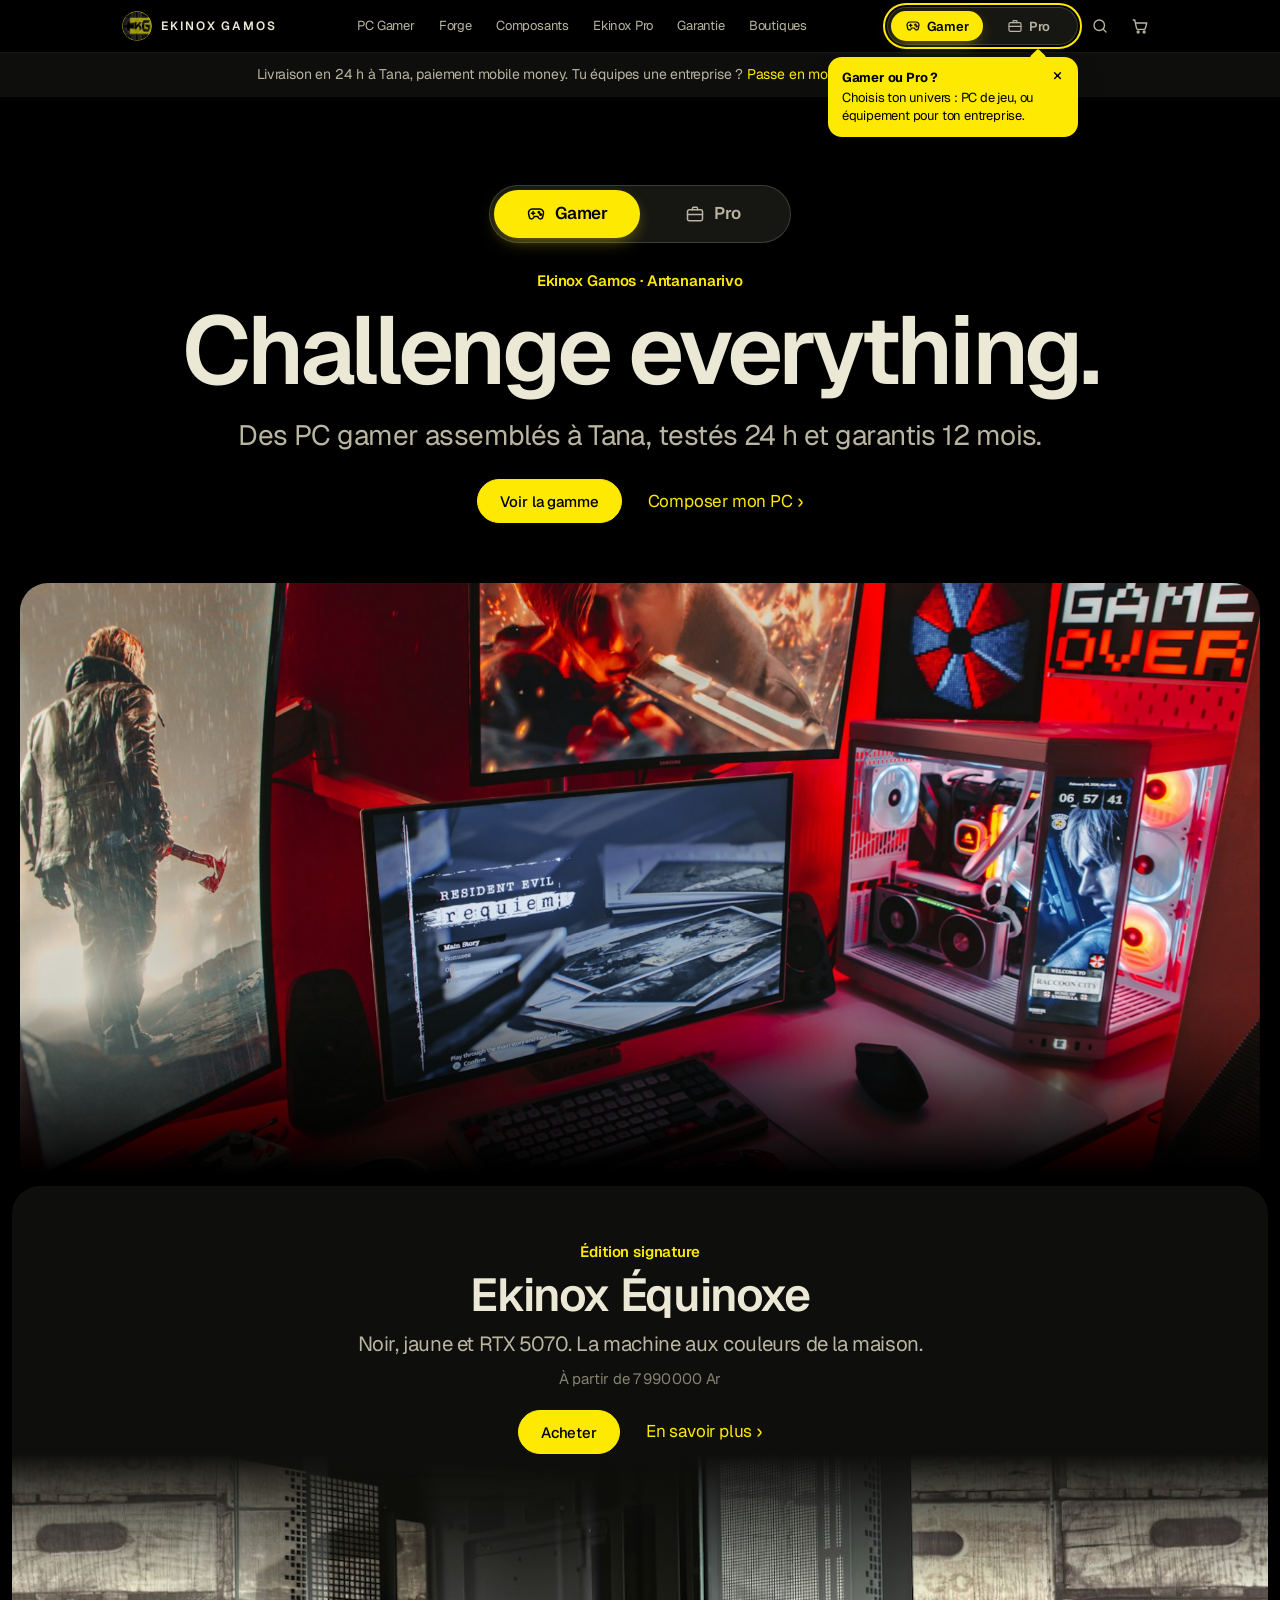
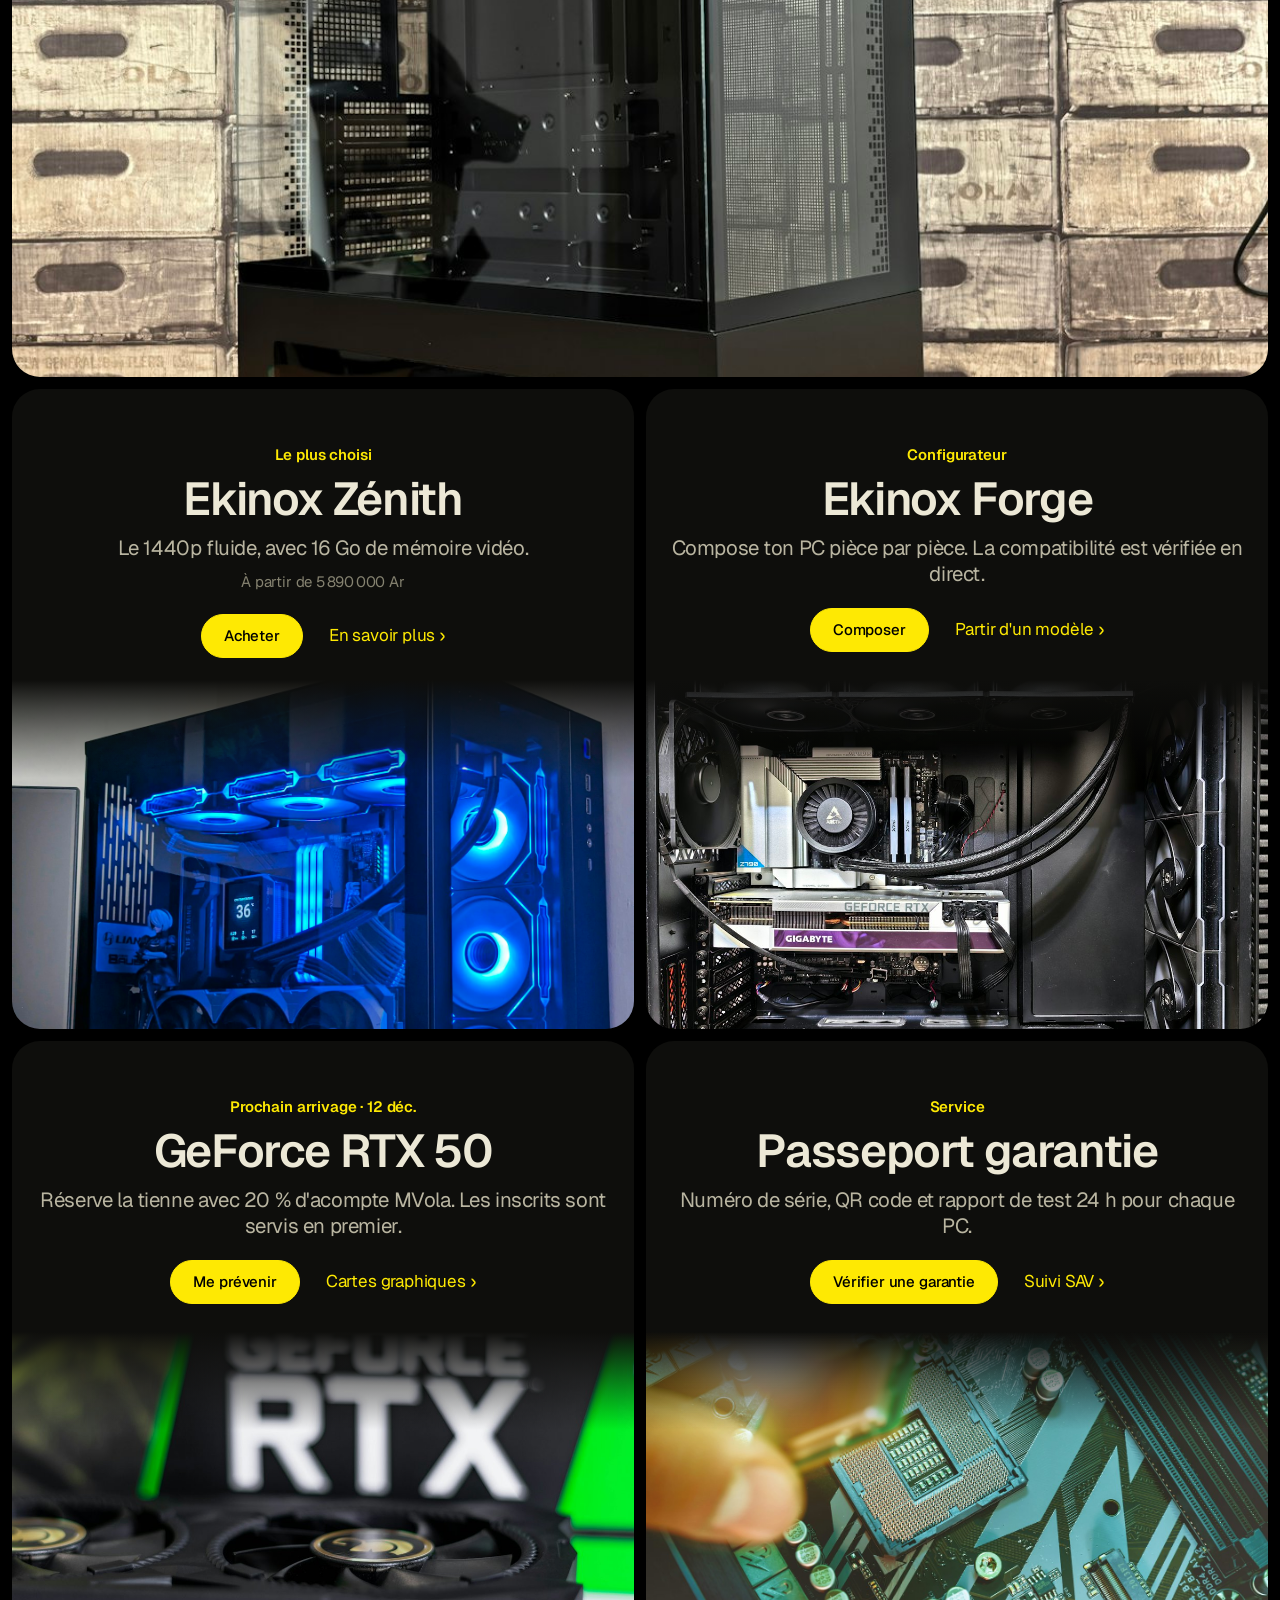
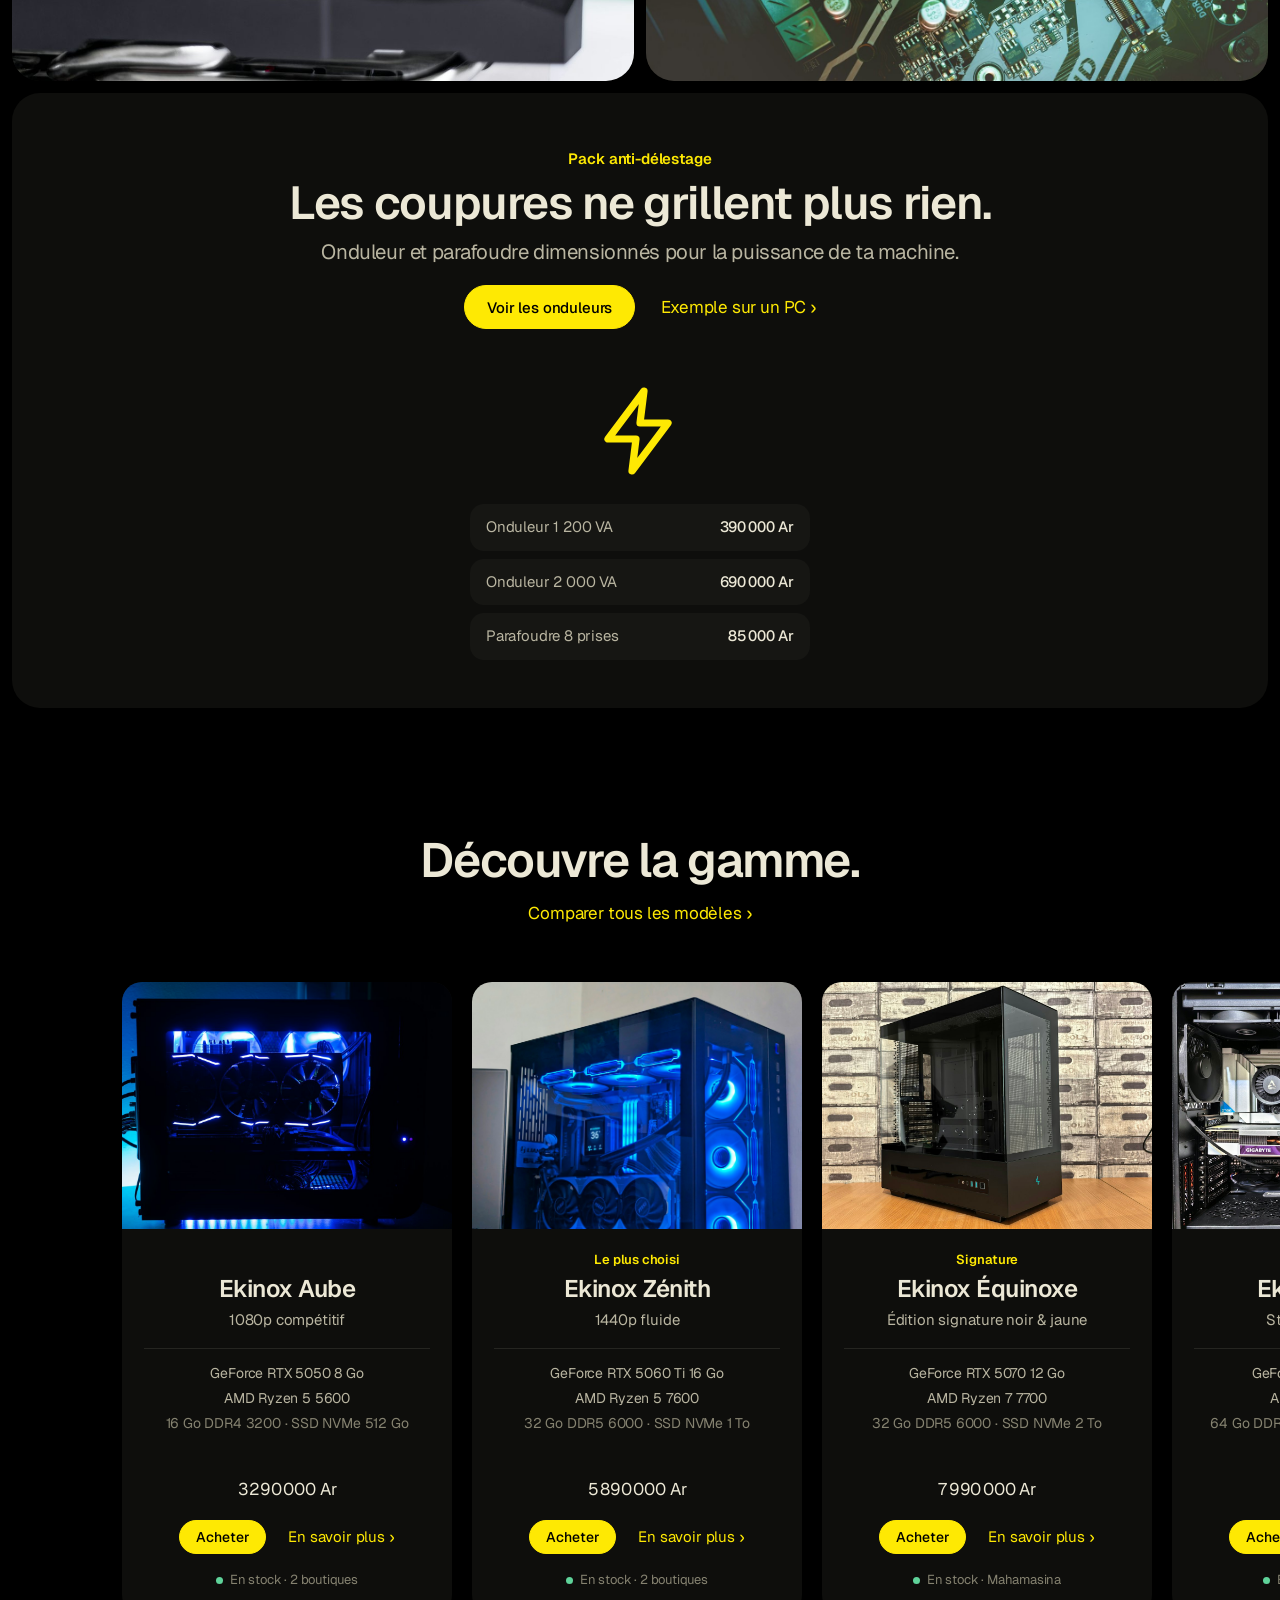
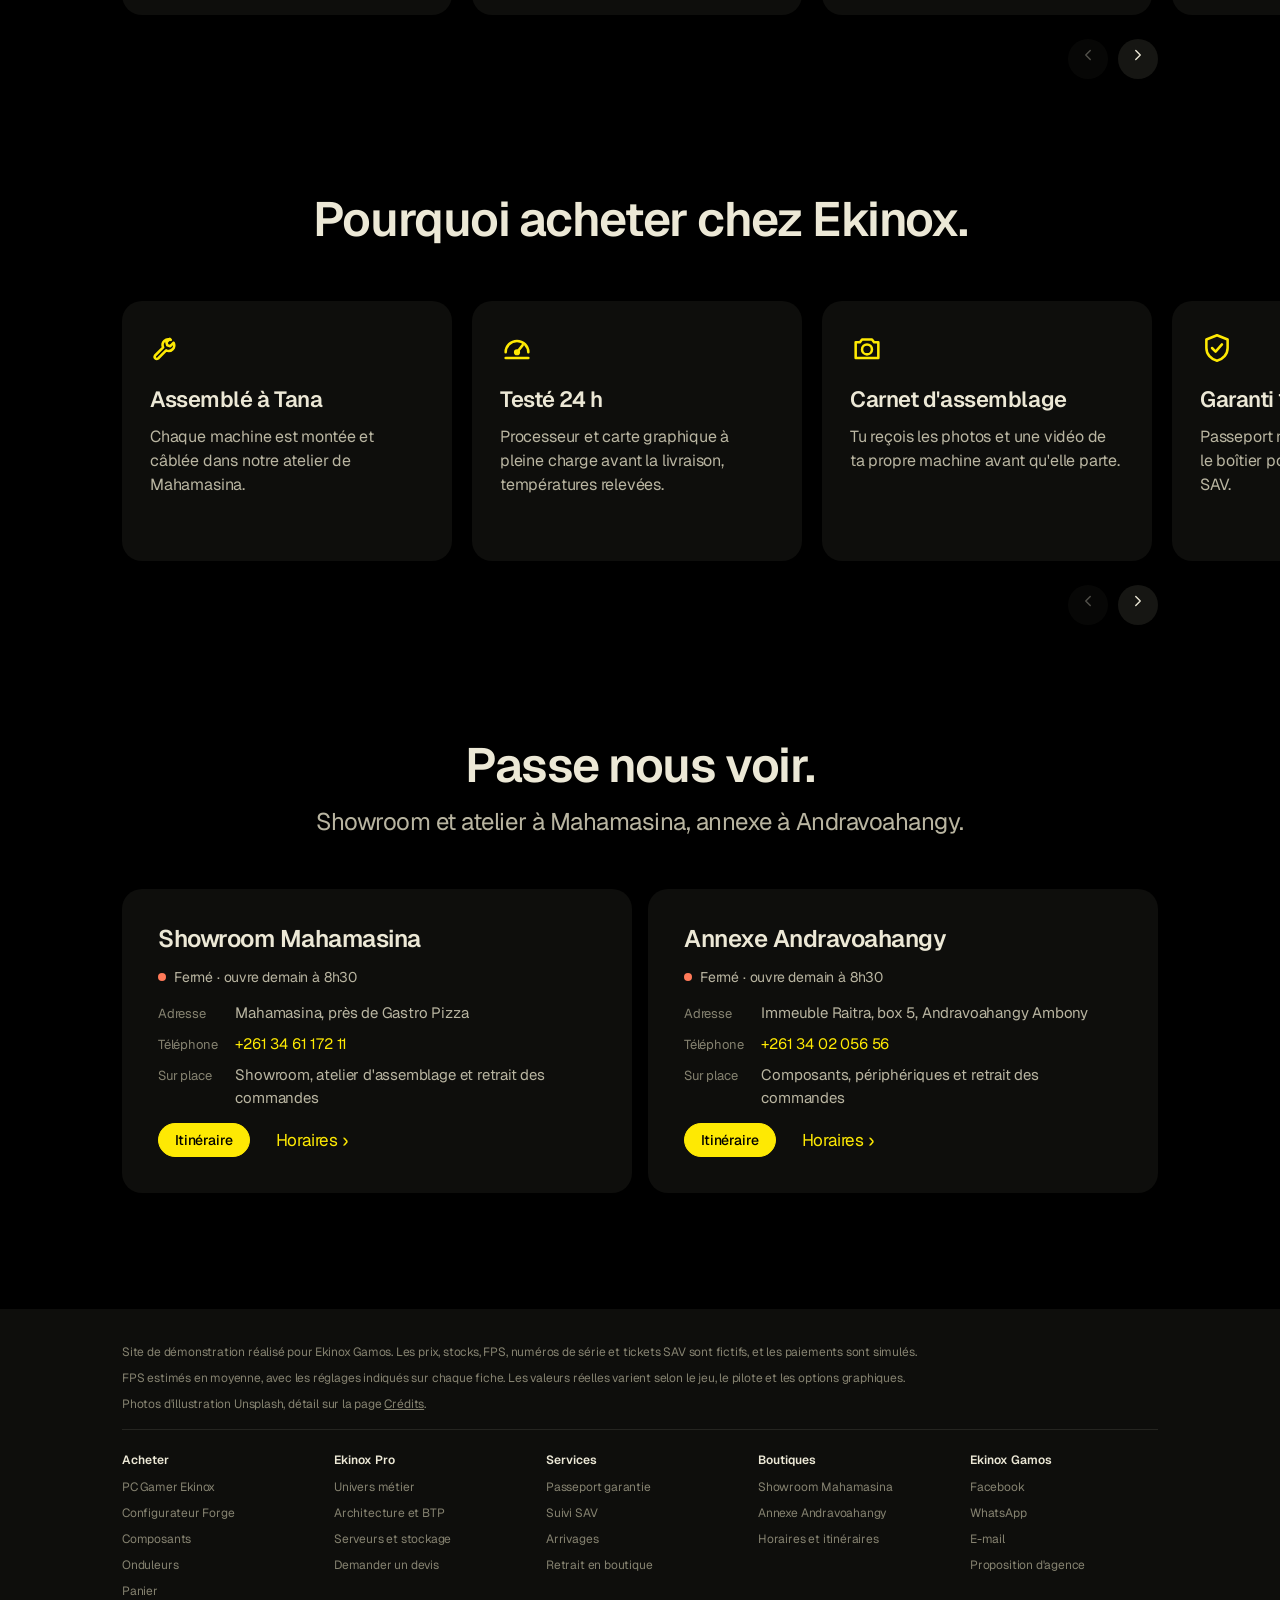
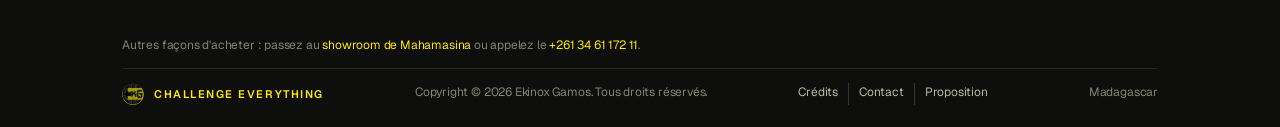
==== commit e0fe67a9: "Interrupteur Gamer / Pro bien visible - Sélecteur « Gamer | Pro » à curseur jaune animé dans la navi" ====
--- a/index.html
+++ b/index.html
@@ -21,6 +21,7 @@
   <!-- Héros : slogan de la marque -->
   <section class="hero">
     <div class="wrap">
+      <div data-mode-switch></div>
       <p class="eyebrow" data-show-mode="nuit">Ekinox Gamos · Antananarivo</p>
       <p class="eyebrow" data-show-mode="jour">Ekinox Pro</p>
       <h1 data-show-mode="nuit">Challenge everything.</h1>
@@ -36,7 +37,7 @@
 
   <!-- Tuiles produit -->
   <section class="tiles wrap-wide" aria-label="À la une">
-    <div class="tile tile-full">
+    <div class="tile tile-full" data-show-mode="nuit">
       <p class="eyebrow">Édition signature</p>
       <h2>Ekinox Équinoxe</h2>
       <p class="sub">Noir, jaune et RTX 5070. La machine aux couleurs de la maison.</p>
@@ -45,7 +46,16 @@
       <div class="tile-media"><img src="assets/img/photos/pc-glass.jpg" alt="Boîtier PC noir à panneaux vitrés" loading="lazy"></div>
     </div>
 
-    <div class="tile">
+    <div class="tile tile-full" data-show-mode="jour">
+      <p class="eyebrow">Architecture &amp; 3D</p>
+      <h2>Stations de travail.</h2>
+      <p class="sub">Revit, Lumion, Blender : des machines dimensionnées pour vos logiciels métier.</p>
+      <p class="price-from" data-price-ht="archi"></p>
+      <div class="cta-row"><a class="btn btn-primary" href="pro.html#devis">Demander un devis</a><a class="more" href="pro.html#archi">En savoir plus</a></div>
+      <div class="tile-media"><img src="assets/img/photos/archi-cad.jpg" alt="Ingénieurs travaillant sur des plans à l'ordinateur" loading="lazy"></div>
+    </div>
+
+    <div class="tile" data-show-mode="nuit">
       <p class="eyebrow">Le plus choisi</p>
       <h2>Ekinox Zénith</h2>
       <p class="sub">Le 1440p fluide, avec 16 Go de mémoire vidéo.</p>
@@ -54,7 +64,7 @@
       <div class="tile-media"><img src="assets/img/photos/pc-lianli.jpg" alt="PC gamer vitré avec ventilateurs éclairés" loading="lazy"></div>
     </div>
 
-    <div class="tile">
+    <div class="tile" data-show-mode="nuit">
       <p class="eyebrow">Configurateur</p>
       <h2>Ekinox Forge</h2>
       <p class="sub">Compose ton PC pièce par pièce. La compatibilité est vérifiée en direct.</p>
@@ -62,20 +72,58 @@
       <div class="tile-media"><img src="assets/img/photos/pc-inside.jpg" alt="Intérieur d'un PC avec carte graphique et watercooling" loading="lazy"></div>
     </div>
 
-    <div class="tile">
-      <p class="eyebrow">Pour les entreprises</p>
-      <h2>Ekinox Pro</h2>
-      <p class="sub">Bureautique, architecture, 3D, audio et serveurs. Installé sur site à Tana.</p>
-      <div class="cta-row"><a class="btn btn-primary" href="pro.html#devis">Demander un devis</a><a class="more" href="pro.html">En savoir plus</a></div>
-      <div class="tile-media"><img src="assets/img/photos/archi-cad.jpg" alt="Ingénieurs travaillant sur des plans à l'ordinateur" loading="lazy"></div>
-    </div>
 
-    <div class="tile" id="arrivages">
+    <div class="tile" id="arrivages" data-show-mode="nuit">
       <p class="eyebrow">Prochain arrivage · 12 déc.</p>
       <h2>GeForce RTX 50</h2>
       <p class="sub">Réserve la tienne avec 20 % d'acompte MVola. Les inscrits sont servis en premier.</p>
       <div class="cta-row"><button class="btn btn-primary" type="button" id="notify-rtx">Me prévenir</button><a class="more" href="catalogue.html?cat=gpu">Cartes graphiques</a></div>
       <div class="tile-media"><img src="assets/img/photos/gpu-rtx.jpg" alt="Carte graphique GeForce RTX" loading="lazy"></div>
+    </div>
+
+    <!-- Tuiles Pro -->
+    <div class="tile" data-show-mode="jour">
+      <p class="eyebrow">Postes de travail</p>
+      <h2>Ekinox Bureau</h2>
+      <p class="sub">Comptabilité, ERP et Office. Livrés configurés et intégrés à votre réseau.</p>
+      <p class="price-from" data-price-ht="bureautique"></p>
+      <div class="cta-row"><a class="btn btn-primary" href="pro.html#devis">Demander un devis</a><a class="more" href="pro.html#bureautique">En savoir plus</a></div>
+      <div class="tile-media"><img src="assets/img/photos/bureau-office.jpg" alt="Open space équipé de postes de travail" loading="lazy"></div>
+    </div>
+
+    <div class="tile" data-show-mode="jour">
+      <p class="eyebrow">Audio &amp; MAO</p>
+      <h2>Station Studio</h2>
+      <p class="sub">Silencieuse et à faible latence, pour l'enregistrement et le mixage.</p>
+      <p class="price-from" data-price-ht="audio"></p>
+      <div class="cta-row"><a class="btn btn-primary" href="pro.html#devis">Demander un devis</a><a class="more" href="pro.html#audio">En savoir plus</a></div>
+      <div class="tile-media"><img src="assets/img/photos/audio-studio.jpg" alt="Studio d'enregistrement avec console de mixage" loading="lazy"></div>
+    </div>
+
+    <div class="tile" data-show-mode="jour">
+      <p class="eyebrow">Serveurs &amp; stockage</p>
+      <h2>Serveur PME</h2>
+      <p class="sub">Partage de fichiers et sauvegardes. RAID, onduleur et installation compris.</p>
+      <p class="price-from" data-price-ht="serveurs"></p>
+      <div class="cta-row"><a class="btn btn-primary" href="pro.html#devis">Demander un devis</a><a class="more" href="pro.html#serveurs">En savoir plus</a></div>
+      <div class="tile-media"><img src="assets/img/photos/serveurs.jpg" alt="Baies de serveurs dans un centre de données" loading="lazy"></div>
+    </div>
+
+    <div class="tile" data-show-mode="jour">
+      <p class="eyebrow">Cybercafés &amp; salles de jeux</p>
+      <h2>Pack 10 postes</h2>
+      <p class="sub">Postes identiques, réseau et onduleurs, installés et configurés sur place.</p>
+      <p class="price-from" data-price-ht="cyber"></p>
+      <div class="cta-row"><a class="btn btn-primary" href="pro.html#devis">Demander un devis</a><a class="more" href="pro.html#cyber">En savoir plus</a></div>
+      <div class="tile-media"><img src="assets/img/photos/cyber-club.jpg" alt="Joueurs dans une salle de jeux en réseau" loading="lazy"></div>
+    </div>
+
+    <div class="tile" data-show-mode="jour">
+      <p class="eyebrow">Ekinox Pro</p>
+      <h2>Votre devis sous 24 h.</h2>
+      <p class="sub">Établi au nom de votre société, avec la TVA détaillée.</p>
+      <div class="cta-row"><a class="btn btn-primary" href="pro.html#devis">Demander un devis</a><a class="more" href="pro.html">Espace pro</a></div>
+      <div class="tile-art"><span data-icon="briefcase"></span><div class="mini"><a href="pro.html#devis"><span>Proforma avec NIF et STAT</span><span>✓</span></a><a href="pro.html#devis"><span>Prix HT, TVA 20 % détaillée</span><span>✓</span></a><a href="pro.html#devis"><span>Installation sur site à Tana</span><span>✓</span></a></div></div>
     </div>
 
     <div class="tile">
@@ -96,7 +144,7 @@
   </section>
 
   <!-- Gamme -->
-  <section class="section" aria-labelledby="lineup-title">
+  <section class="section" aria-labelledby="lineup-title" data-show-mode="nuit">
     <div class="wrap section-title">
       <h2 id="lineup-title">Découvre la gamme.</h2>
       <a class="more" href="gamme.html">Comparer tous les modèles</a>
@@ -104,6 +152,17 @@
     <div data-scroller>
       <div class="scroller" id="home-pcs"></div>
       <div class="scroller-nav"><button type="button" data-dir="prev" aria-label="Modèles précédents"><span data-icon="chevL"></span></button><button type="button" data-dir="next" aria-label="Modèles suivants"><span data-icon="chevR"></span></button></div>
+    </div>
+  </section>
+
+  <section class="section" aria-labelledby="pro-title" data-show-mode="jour">
+    <div class="wrap section-title">
+      <h2 id="pro-title">Une configuration par métier.</h2>
+      <a class="more" href="pro.html">Tous les univers pro</a>
+    </div>
+    <div data-scroller>
+      <div class="scroller" id="home-pro"></div>
+      <div class="scroller-nav"><button type="button" data-dir="prev" aria-label="Configurations précédentes"><span data-icon="chevL"></span></button><button type="button" data-dir="next" aria-label="Configurations suivantes"><span data-icon="chevR"></span></button></div>
     </div>
   </section>
 
--- a/assets/css/site.css
+++ b/assets/css/site.css
@@ -171,7 +171,34 @@
 }
 @media (max-width:420px){.logo span{display:none}}
 
+/* ---------- Interrupteur Gamer / Pro ---------- */
+.mode-wrap{position:relative}
+.mode-switch{position:relative;display:inline-grid;grid-template-columns:1fr 1fr;align-items:center;background:var(--tile-2);border:1px solid var(--hair-2);border-radius:999px;padding:3px;isolation:isolate}
+.mode-switch button{position:relative;z-index:1;display:inline-flex;align-items:center;justify-content:center;gap:6px;border:0;background:none;color:var(--fg-2);font:600 13px/1 var(--font);letter-spacing:-.01em;padding:7px 14px;border-radius:999px;cursor:pointer;transition:color .35s var(--ease)}
+.mode-switch button:hover{color:var(--fg)}
+.mode-switch button svg{width:16px;height:16px;flex:none}
+.mode-switch button[aria-pressed="true"],.mode-switch button[aria-pressed="true"]:hover{color:var(--on-yellow)}
+.mode-thumb{position:absolute;z-index:0;top:3px;bottom:3px;left:3px;width:calc(50% - 3px);border-radius:999px;background:var(--yellow);box-shadow:0 6px 18px -6px rgba(254,233,3,.55);transition:transform .5s var(--ease-out)}
+html[data-mode="jour"] .mode-thumb{transform:translateX(100%)}
+.mode-switch-lg{margin:0 auto 28px;padding:4px}
+.mode-switch-lg .mode-thumb{top:4px;bottom:4px;left:4px;width:calc(50% - 4px)}
+.mode-switch-lg button{font-size:17px;padding:14px 32px;gap:9px}
+.mode-switch-lg button svg{width:20px;height:20px}
+.mode-switch.hint::after{content:"";position:absolute;inset:-5px;border-radius:999px;border:2px solid var(--yellow);pointer-events:none;animation:ring 1.8s var(--ease-out) infinite}
+@keyframes ring{0%{opacity:.9;transform:scale(.98)}100%{opacity:0;transform:scale(1.16)}}
+.mode-tip{position:absolute;top:calc(100% + 12px);right:0;z-index:90;width:250px;background:var(--yellow);color:var(--on-yellow);font:400 13px/1.4 var(--font);padding:12px 34px 12px 14px;border-radius:14px;box-shadow:0 20px 40px -18px rgba(0,0,0,.9);animation:rise-sm .5s .6s var(--ease-out) both}
+.mode-tip b{display:block;font-weight:700;margin-bottom:2px}
+.mode-tip::before{content:"";position:absolute;top:-6px;right:34px;width:12px;height:12px;background:var(--yellow);transform:rotate(45deg);border-radius:2px}
+.mode-tip-x{position:absolute;top:6px;right:8px;width:24px;height:24px;border:0;background:none;color:#000;font-size:18px;line-height:1;cursor:pointer;border-radius:50%}
+.mode-tip-x:hover{background:rgba(0,0,0,.1)}
+@media (max-width:1100px){.gnav-links a{padding:6px 7px}}
+@media (max-width:640px){.logo span{display:none}}
+@media (max-width:520px){.gnav .mode-switch button svg{display:none}.gnav .mode-switch button{padding:7px 12px}.gnav-in{gap:10px}}
+@media (max-width:480px){.mode-switch-lg button{padding:12px 22px;font-size:16px}}
+
 /* Ruban d'annonce */
+.ribbon-switch{background:none;border:0;padding:0;color:var(--rb-link);font:inherit;letter-spacing:inherit;cursor:pointer}
+.ribbon-switch:hover{text-decoration:underline}
 .ribbon{background:var(--rb-bg);color:var(--rb-fg);text-align:center;font-size:14px;line-height:1.4;padding:12px 22px;transition:background-color .4s var(--ease),color .4s var(--ease)}
 .ribbon a{color:var(--rb-link);text-decoration:none}
 .ribbon a:hover{text-decoration:underline}
@@ -263,6 +290,7 @@
 .pc-fps i{flex:1;height:4px;border-radius:2px;background:var(--tile-3);overflow:hidden;position:relative}
 .pc-fps i::before{content:"";position:absolute;inset:0 auto 0 0;width:var(--w,0%);background:var(--yellow);border-radius:2px}
 .pc-price{margin-top:auto;padding-top:16px;font-size:17px;color:var(--fg)}
+.pc-price small{font-size:.75em;color:var(--fg-3)}
 .pc-actions{display:flex;flex-wrap:wrap;align-items:center;justify-content:center;gap:10px 22px;margin-top:12px}
 .pc-actions .more{font-size:15px}
 .pc-card .stock{margin-top:12px}
